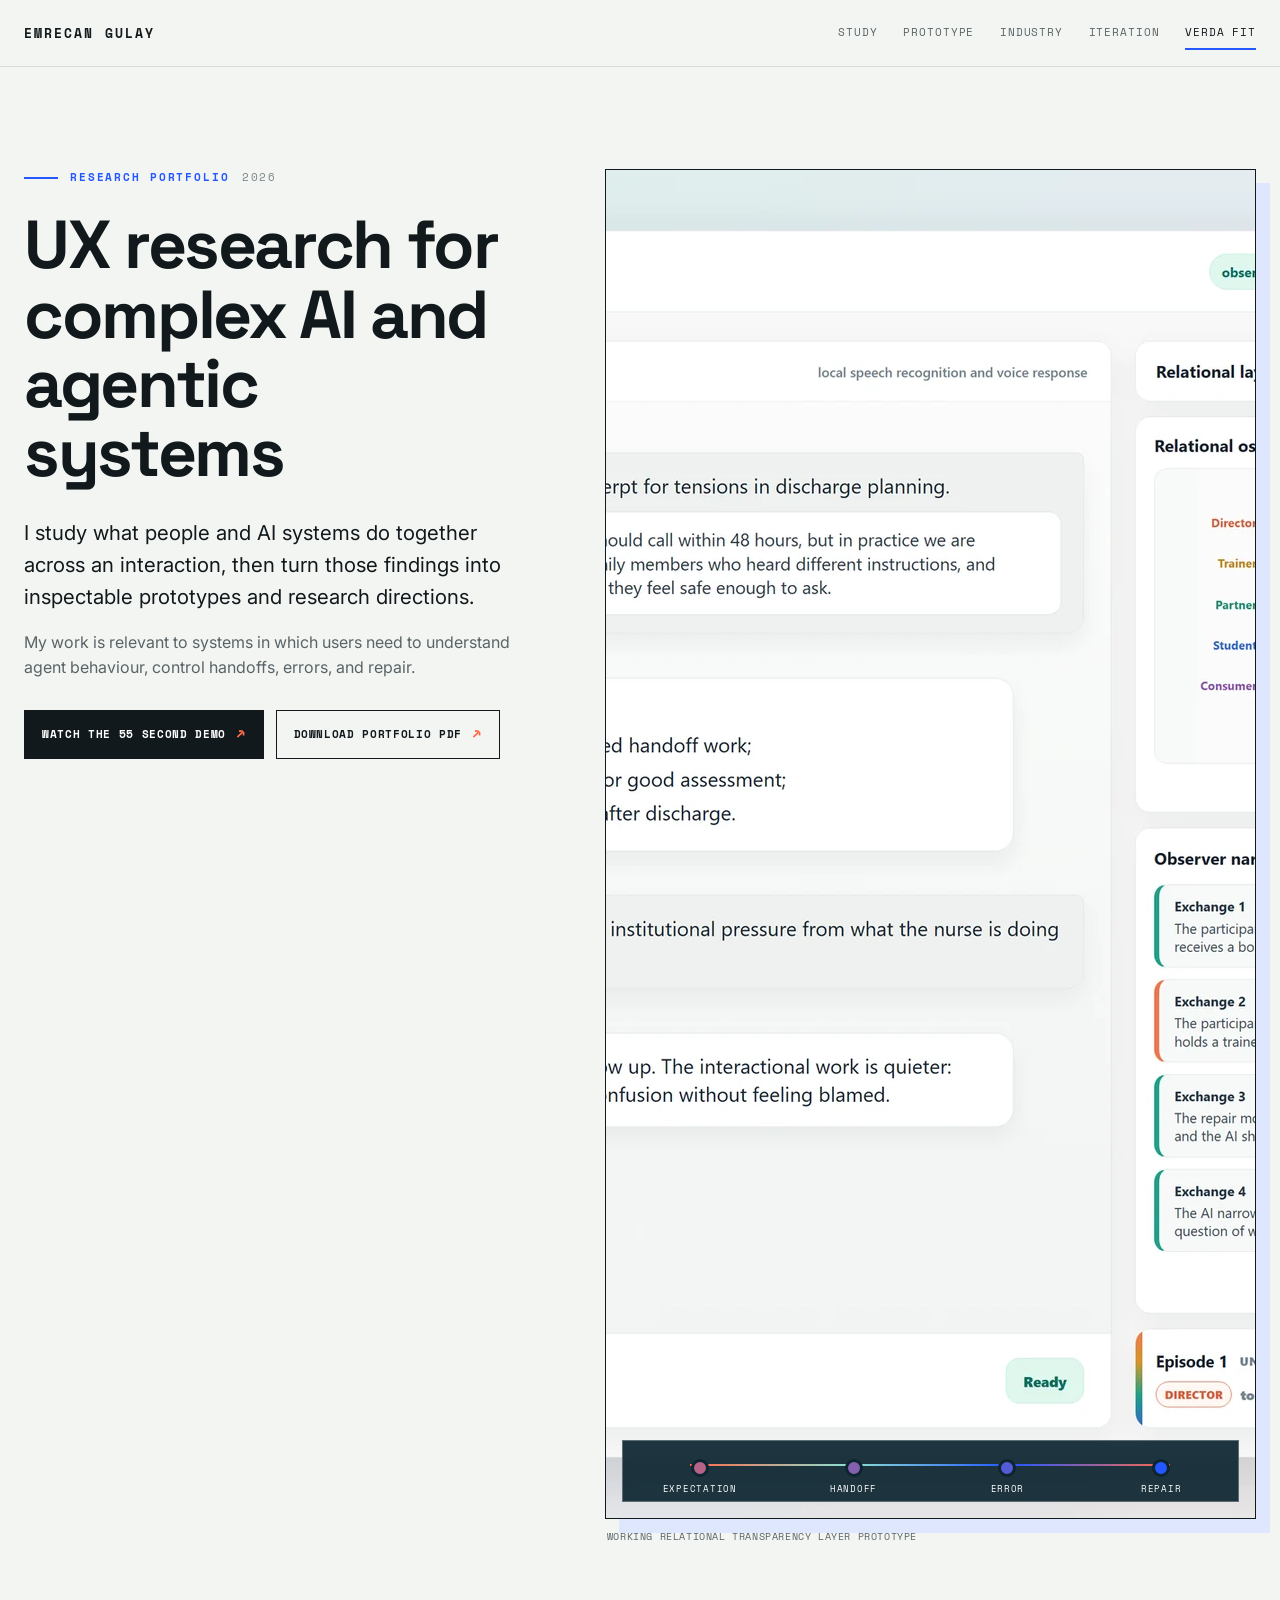
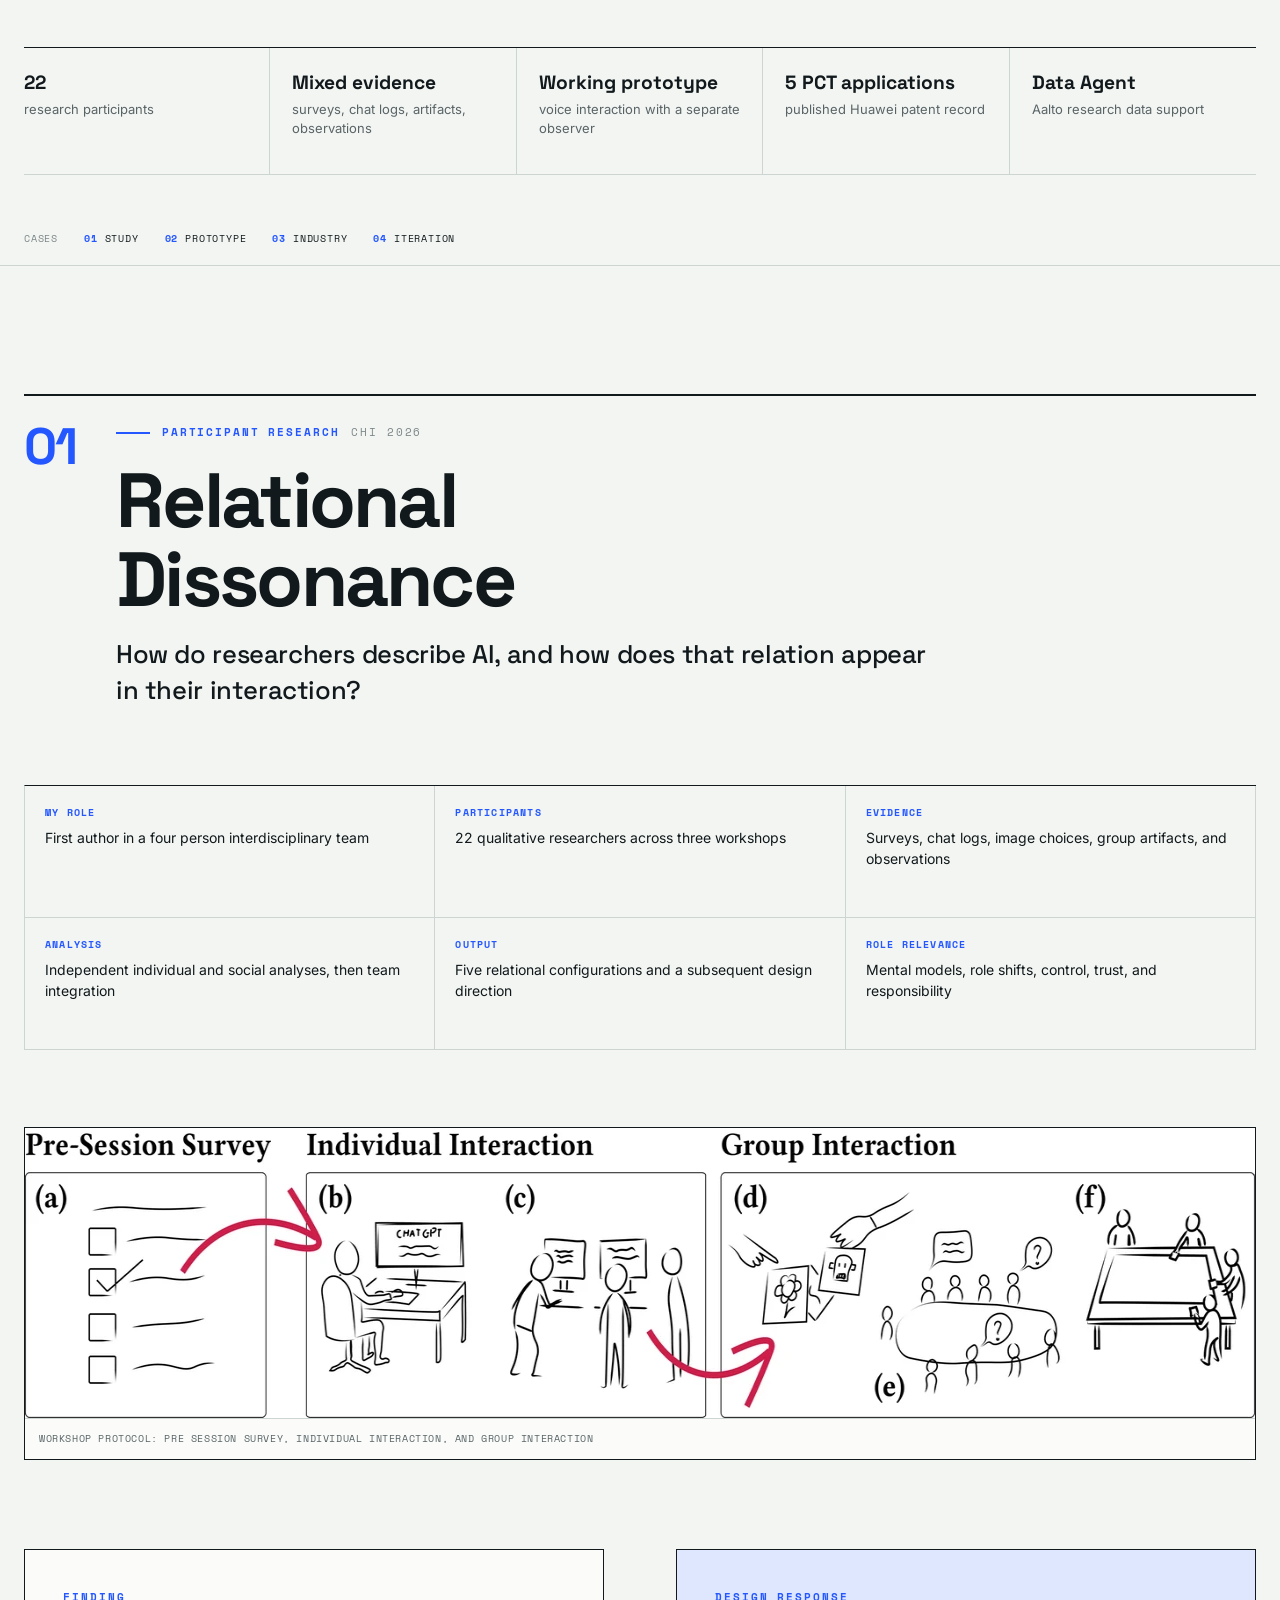
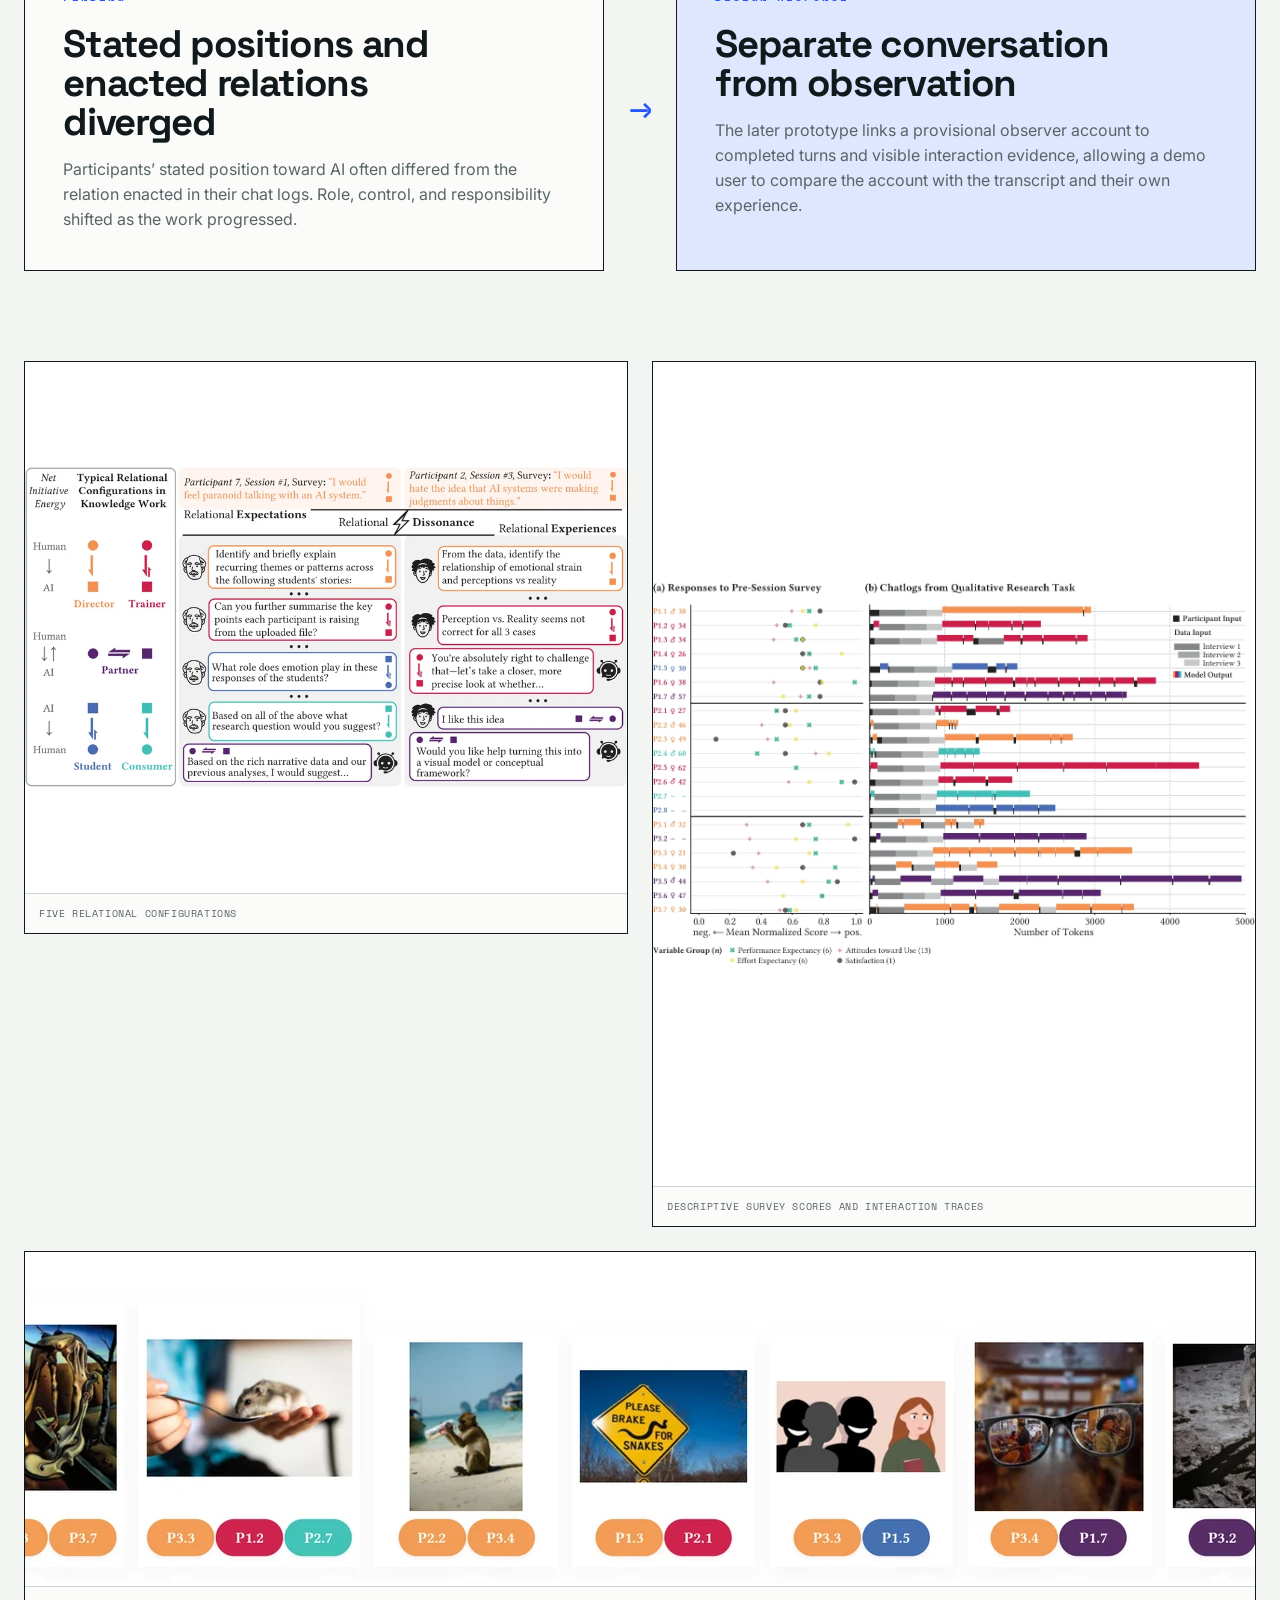
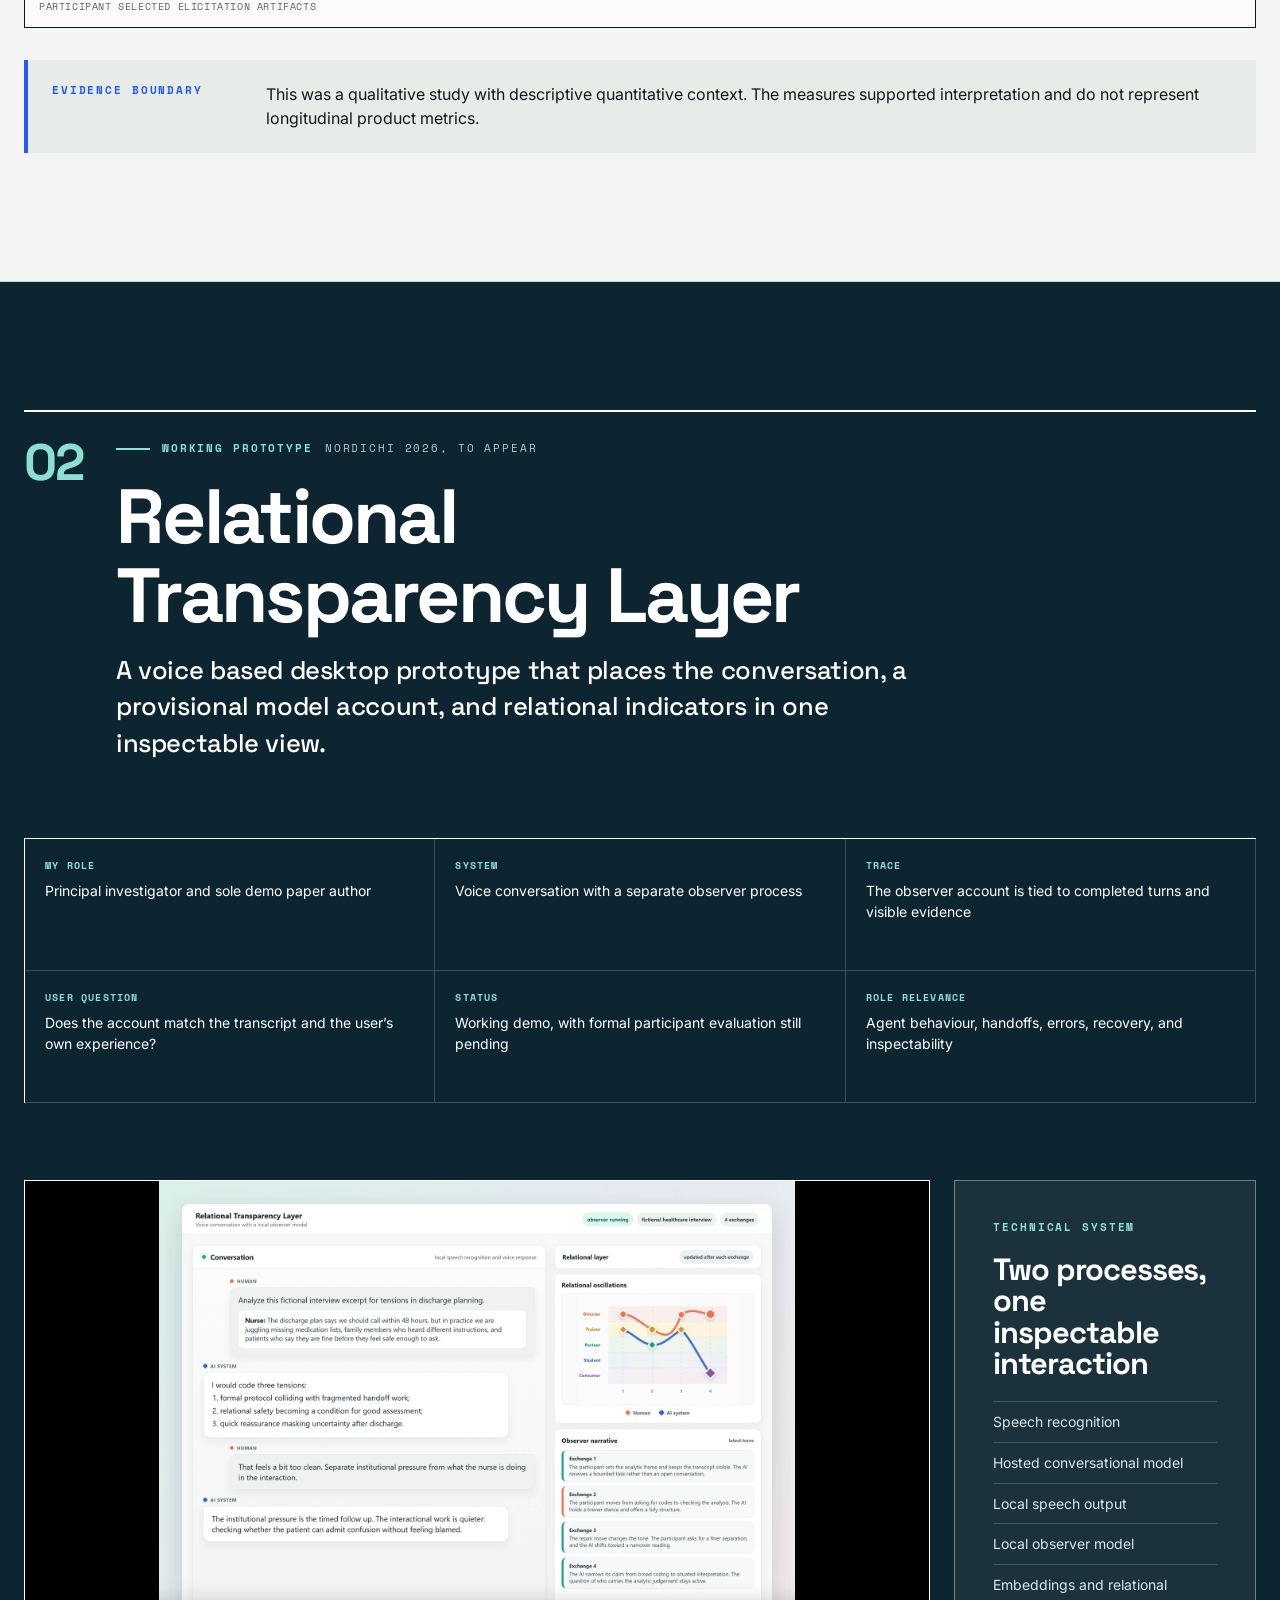
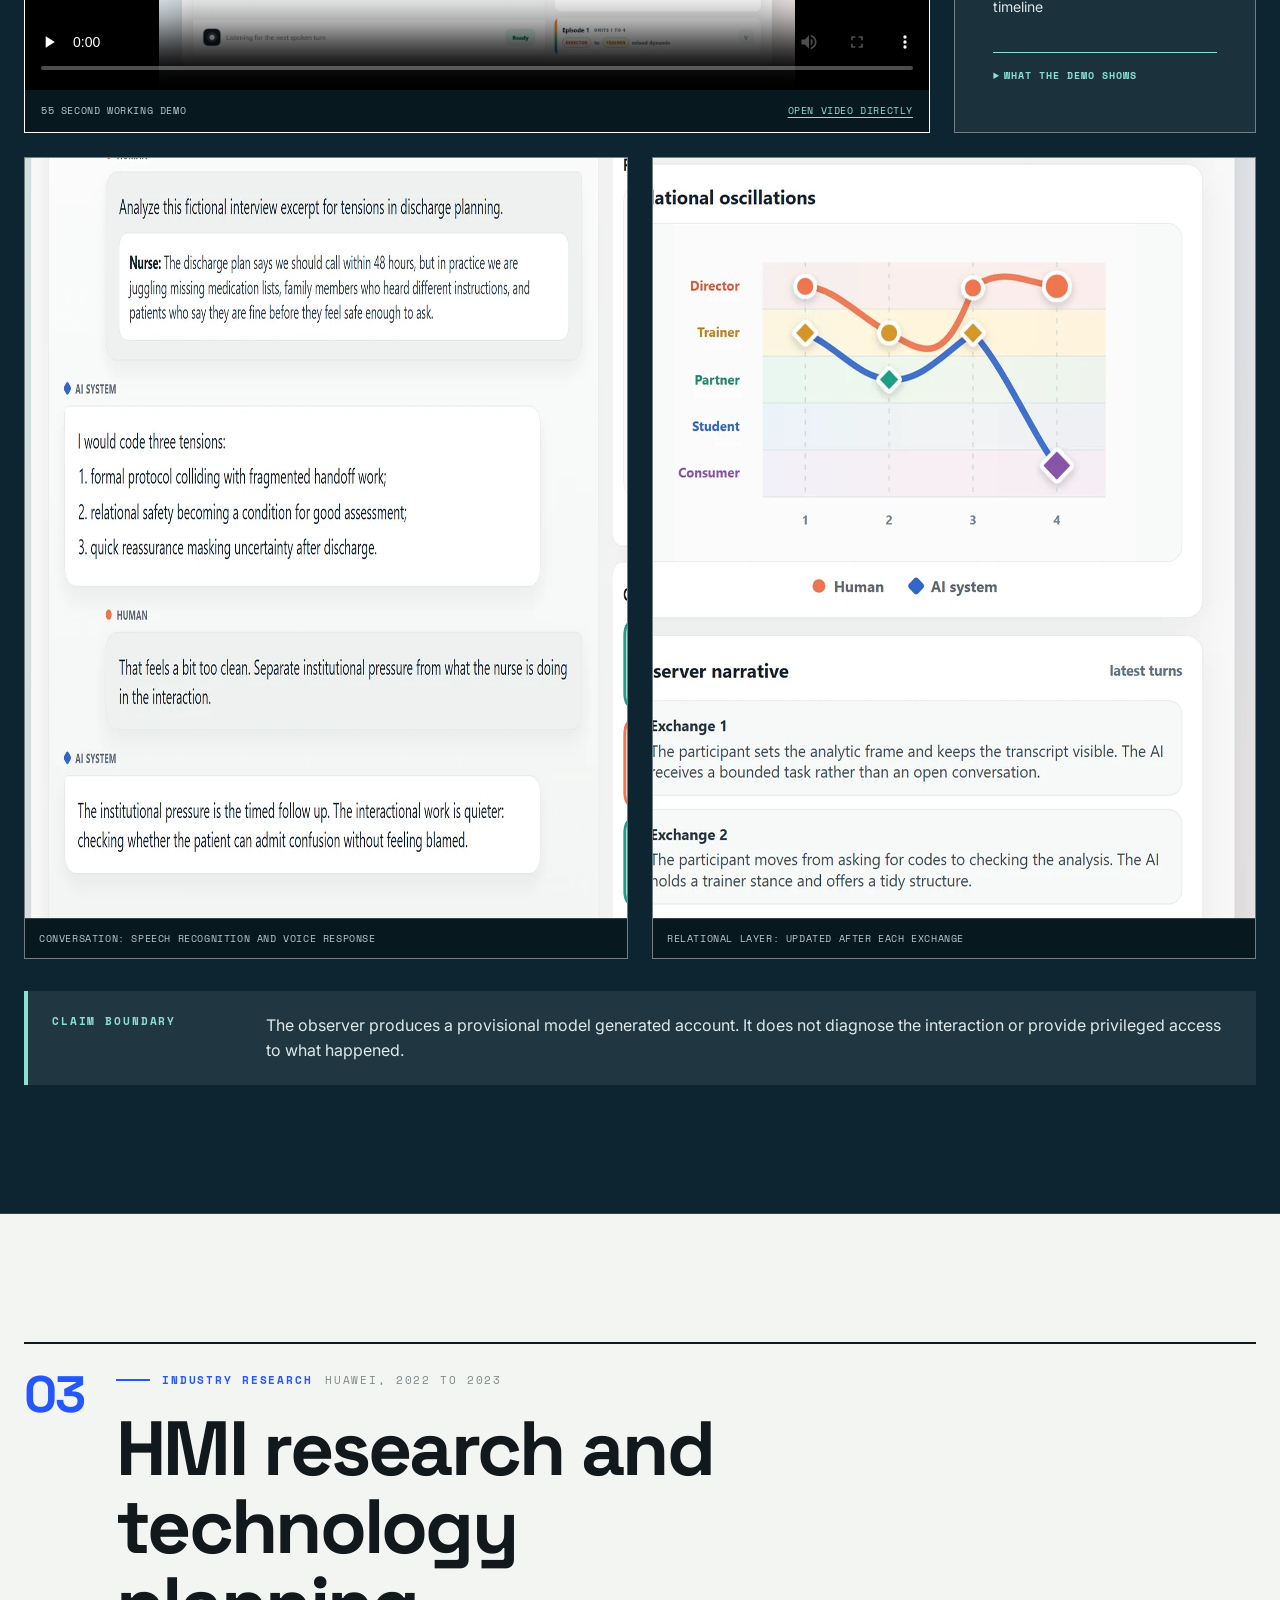
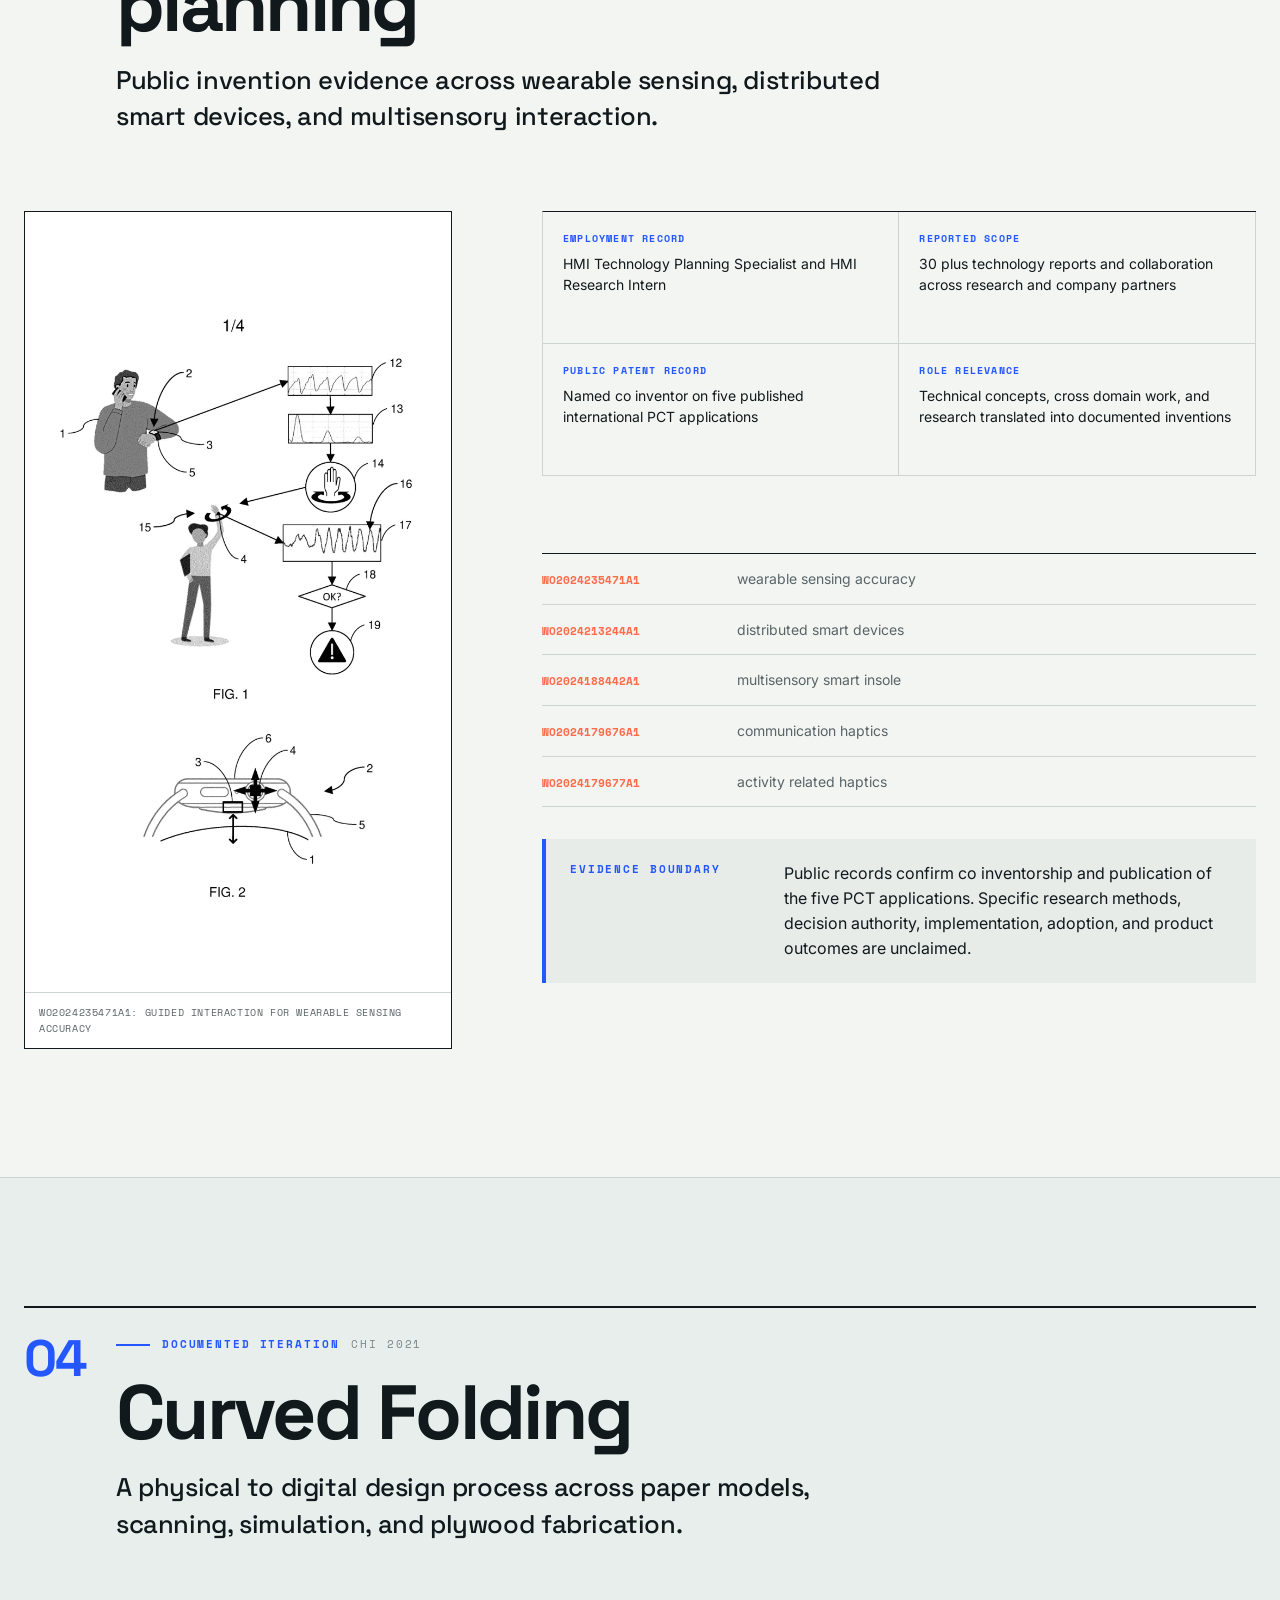
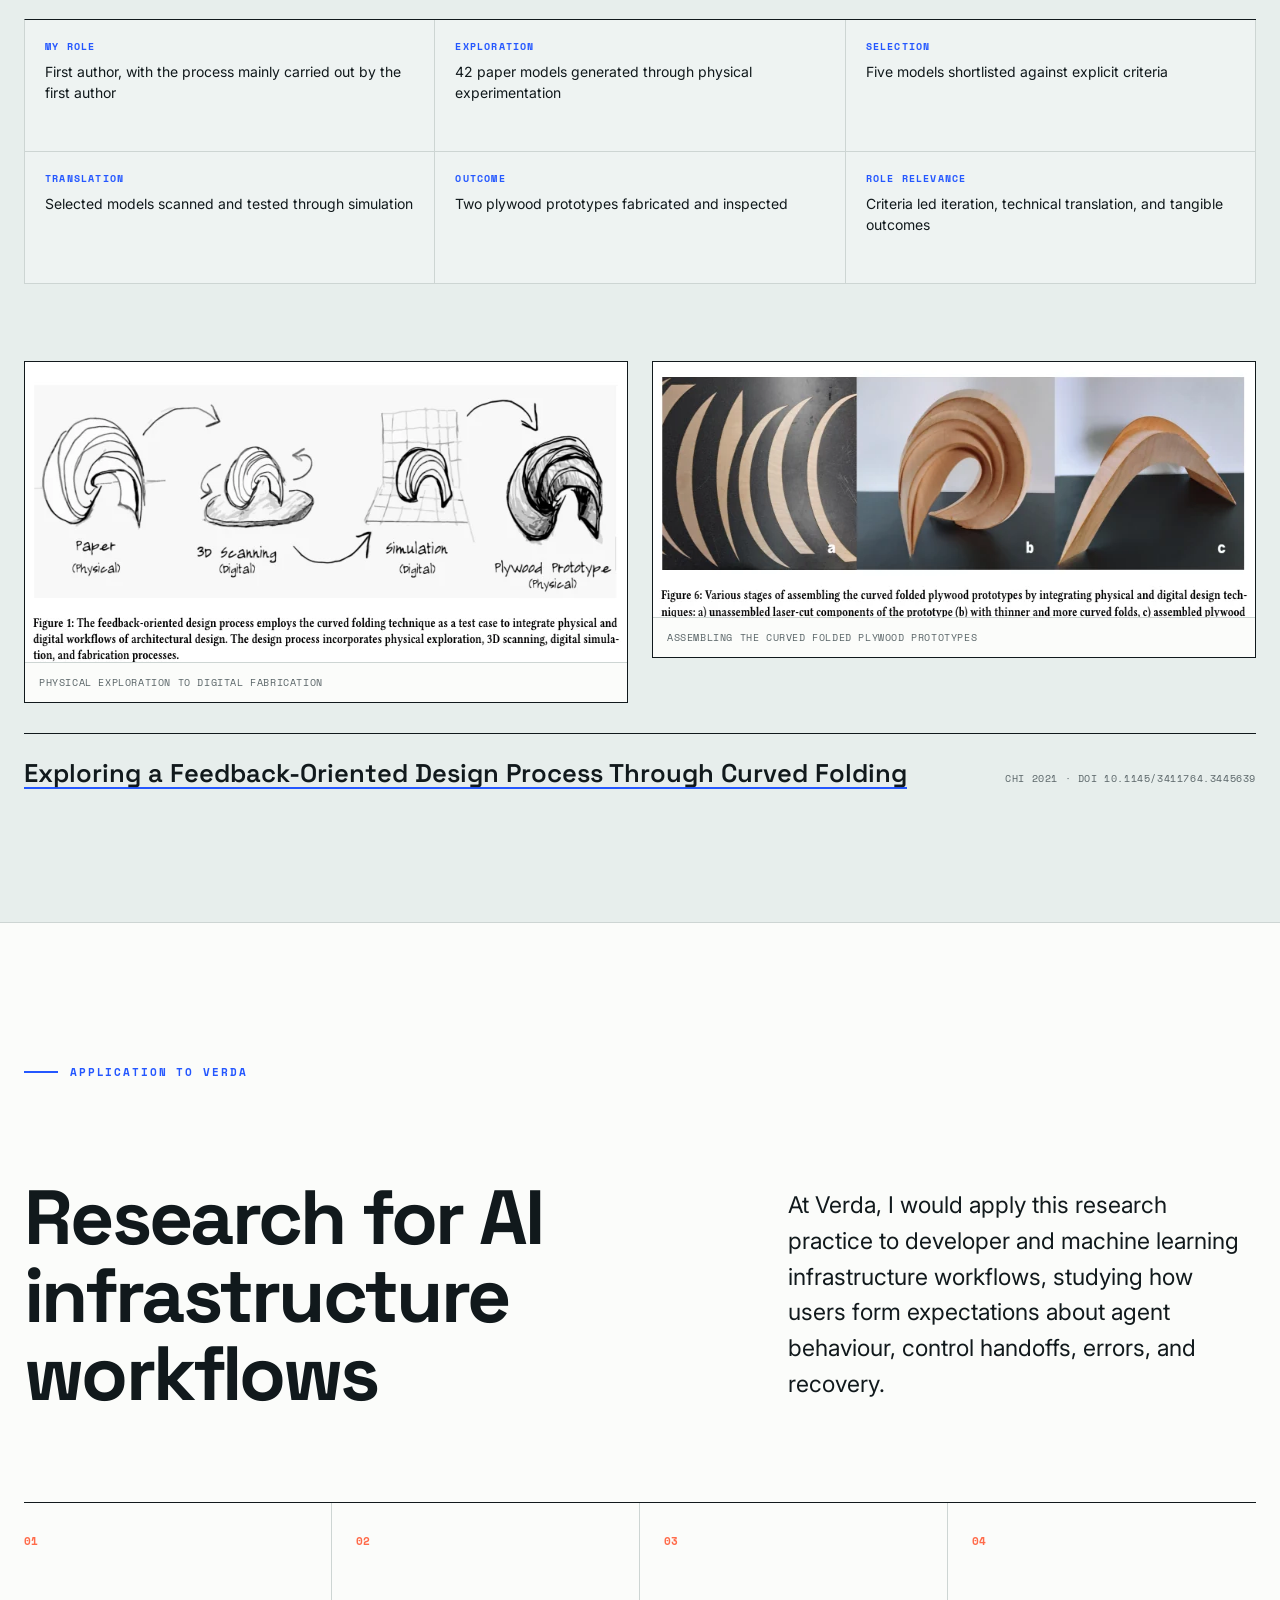
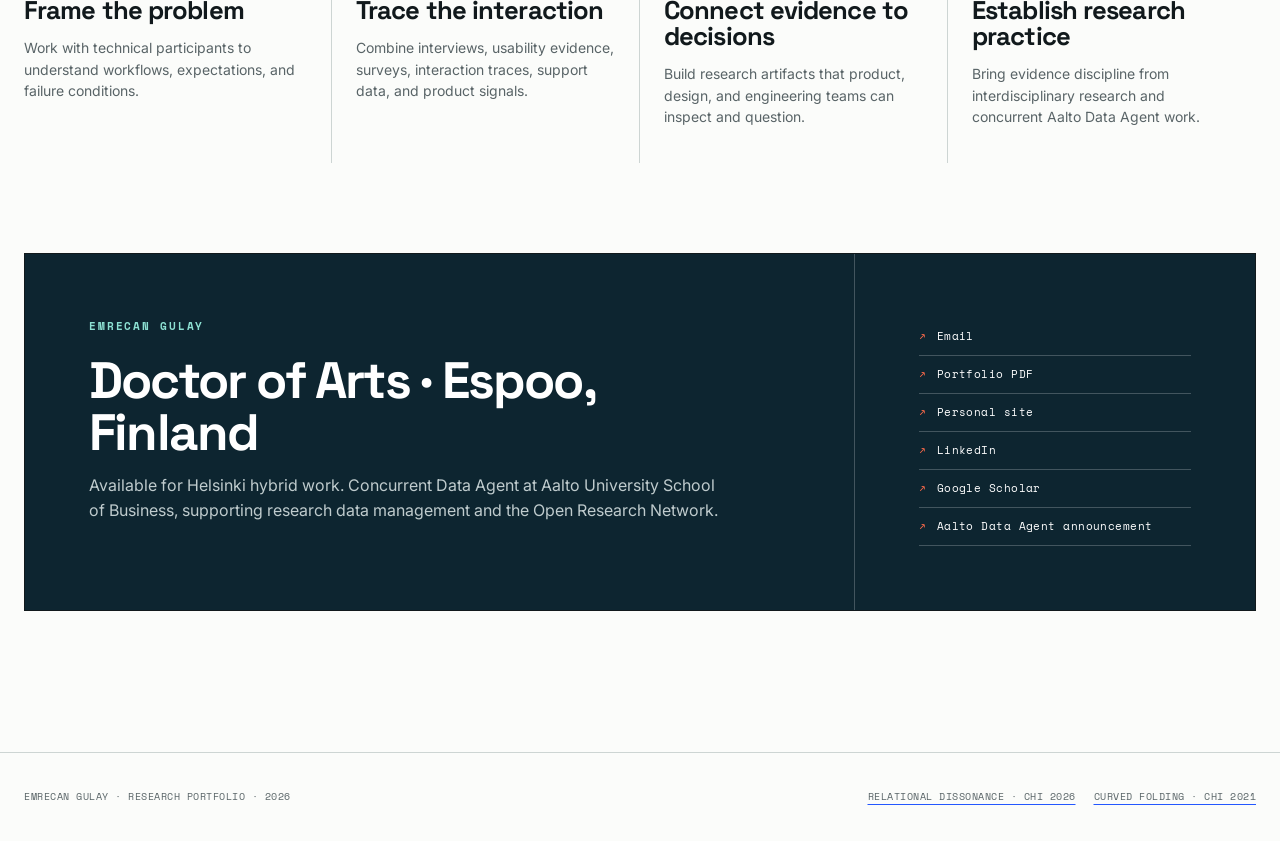
==== index.html @ 8f88c1ea "Launch Verda aligned research portfolio" ====
<!DOCTYPE html>
<html lang="en">
<head>
  <meta charset="utf-8">
  <meta name="viewport" content="width=device-width, initial-scale=1">
  <title>Emrecan Gulay | UX Research Portfolio</title>
  <meta name="description" content="UX research for complex AI and agentic systems. Participant research, an inspectable voice prototype, industry invention work, and documented design iteration.">
  <meta name="author" content="Emrecan Gulay">
  <meta name="theme-color" content="#0d2530">
  <link rel="canonical" href="https://emrecan713.github.io/research-portfolio/">
  <meta property="og:type" content="website">
  <meta property="og:title" content="Emrecan Gulay | UX Research Portfolio">
  <meta property="og:description" content="Research evidence for complex AI interactions, agent behaviour, handoffs, errors, and repair.">
  <meta property="og:url" content="https://emrecan713.github.io/research-portfolio/">
  <meta property="og:image" content="https://emrecan713.github.io/research-portfolio/assets/images/hero-rtl.webp">
  <meta name="twitter:card" content="summary_large_image">
  <link rel="icon" href="assets/favicon.svg" type="image/svg+xml">
  <link rel="preconnect" href="https://fonts.googleapis.com">
  <link rel="preconnect" href="https://fonts.gstatic.com" crossorigin>
  <link href="https://fonts.googleapis.com/css2?family=Inter:wght@400;500;600;700&family=Space+Grotesk:wght@500;600;700&family=Space+Mono:wght@400;700&display=swap" rel="stylesheet">
  <link rel="stylesheet" href="css/style.css">
  <script src="js/main.js" defer></script>
</head>
<body>
  <a class="skip-link" href="#main">Skip to portfolio</a>
  <div class="progress" aria-hidden="true"><span id="progress-bar"></span></div>

  <header class="site-header">
    <div class="header-inner">
      <a class="brand" href="#top" aria-label="Emrecan Gulay, back to top">Emrecan Gulay</a>
      <button class="menu-button" type="button" aria-expanded="false" aria-controls="primary-nav">
        <span>Menu</span>
        <span class="menu-mark" aria-hidden="true"></span>
      </button>
      <nav id="primary-nav" class="primary-nav" aria-label="Portfolio sections">
        <a href="#dissonance">Study</a>
        <a href="#prototype">Prototype</a>
        <a href="#huawei">Industry</a>
        <a href="#curved-folding">Iteration</a>
        <a href="#verda-fit">Verda fit</a>
      </nav>
    </div>
  </header>

  <main id="main">
    <section class="hero" id="top">
      <div class="shell hero-grid">
        <div class="hero-copy" data-reveal>
          <p class="eyebrow">Research portfolio <span>2026</span></p>
          <h1>UX research for complex AI and agentic systems</h1>
          <p class="hero-lead">I study what people and AI systems do together across an interaction, then turn those findings into inspectable prototypes and research directions.</p>
          <p class="hero-context">My work is relevant to systems in which users need to understand agent behaviour, control handoffs, errors, and repair.</p>
          <div class="hero-actions" role="group" aria-label="Portfolio actions">
            <a class="button button-primary" href="#prototype">Watch the 55 second demo</a>
            <a class="button button-secondary" href="assets/documents/Emrecan_Gulay_Verda_Research_Portfolio.pdf">Download portfolio PDF</a>
          </div>
        </div>

        <figure class="hero-visual" data-reveal>
          <div class="visual-frame">
            <img src="assets/images/hero-rtl.webp" width="1600" height="1348" fetchpriority="high" alt="Relational Transparency Layer interface showing a conversation, an observer account, and a relational timeline.">
            <div class="trace-rail" aria-hidden="true">
              <span style="--step:0">Expectation</span>
              <span style="--step:1">Handoff</span>
              <span style="--step:2">Error</span>
              <span style="--step:3">Repair</span>
            </div>
          </div>
          <figcaption>Working Relational Transparency Layer prototype</figcaption>
        </figure>
      </div>

      <div class="shell proof-strip" role="group" aria-label="Portfolio evidence at a glance" data-reveal>
        <div><strong>22</strong><span>research participants</span></div>
        <div><strong>Mixed evidence</strong><span>surveys, chat logs, artifacts, observations</span></div>
        <div><strong>Working prototype</strong><span>voice interaction with a separate observer</span></div>
        <div><strong>5 PCT applications</strong><span>published Huawei patent record</span></div>
        <div><strong>Data Agent</strong><span>Aalto research data support</span></div>
      </div>
    </section>

    <nav class="case-rail" aria-label="Jump to a case">
      <div class="shell case-rail-inner">
        <span>Cases</span>
        <a href="#dissonance"><b>01</b> Study</a>
        <a href="#prototype"><b>02</b> Prototype</a>
        <a href="#huawei"><b>03</b> Industry</a>
        <a href="#curved-folding"><b>04</b> Iteration</a>
      </div>
    </nav>

    <section class="case-section" id="dissonance">
      <div class="shell">
        <header class="case-header" data-reveal>
          <p class="case-number">01</p>
          <div>
            <p class="eyebrow">Participant research <span>CHI 2026</span></p>
            <h2>Relational Dissonance</h2>
            <p class="case-question">How do researchers describe AI, and how does that relation appear in their interaction?</p>
          </div>
        </header>

        <dl class="case-facts" data-reveal>
          <div><dt>My role</dt><dd>First author in a four person interdisciplinary team</dd></div>
          <div><dt>Participants</dt><dd>22 qualitative researchers across three workshops</dd></div>
          <div><dt>Evidence</dt><dd>Surveys, chat logs, image choices, group artifacts, and observations</dd></div>
          <div><dt>Analysis</dt><dd>Independent individual and social analyses, then team integration</dd></div>
          <div><dt>Output</dt><dd>Five relational configurations and a subsequent design direction</dd></div>
          <div><dt>Role relevance</dt><dd>Mental models, role shifts, control, trust, and responsibility</dd></div>
        </dl>

        <figure class="figure-wide" data-reveal>
          <img src="assets/images/dissonance-protocol.webp" width="1400" height="290" loading="lazy" decoding="async" alt="Workshop protocol moving from a pre session survey to individual AI interaction and then group interaction.">
          <figcaption>Workshop protocol: pre session survey, individual interaction, and group interaction</figcaption>
        </figure>

        <div class="decision-chain" data-reveal>
          <article>
            <p class="signal">Finding</p>
            <h3>Stated positions and enacted relations diverged</h3>
            <p>Participants’ stated position toward AI often differed from the relation enacted in their chat logs. Role, control, and responsibility shifted as the work progressed.</p>
          </article>
          <div class="decision-arrow" aria-hidden="true">→</div>
          <article>
            <p class="signal">Design response</p>
            <h3>Separate conversation from observation</h3>
            <p>The later prototype links a provisional observer account to completed turns and visible interaction evidence, allowing a demo user to compare the account with the transcript and their own experience.</p>
          </article>
        </div>

        <div class="media-grid study-grid">
          <figure data-reveal>
            <img src="assets/images/dissonance-configurations.webp" width="1000" height="531" loading="lazy" decoding="async" alt="Five relational configurations identified across human and AI roles in knowledge work.">
            <figcaption>Five relational configurations</figcaption>
          </figure>
          <figure data-reveal>
            <img src="assets/images/dissonance-evidence.webp" width="1293" height="824" loading="lazy" decoding="async" alt="Pre session survey scores and chat log token counts used as descriptive quantitative evidence.">
            <figcaption>Descriptive survey scores and interaction traces</figcaption>
          </figure>
          <figure class="span-two" data-reveal>
            <img src="assets/images/participant-artifacts.webp" width="1600" height="334" loading="lazy" decoding="async" alt="Images selected and discussed by participants during workshop elicitation.">
            <figcaption>Participant selected elicitation artifacts</figcaption>
          </figure>
        </div>

        <aside class="evidence-note" aria-label="Relational Dissonance evidence boundary" data-reveal>
          <p class="signal">Evidence boundary</p>
          <p>This was a qualitative study with descriptive quantitative context. The measures supported interpretation and do not represent longitudinal product metrics.</p>
        </aside>
      </div>
    </section>

    <section class="case-section dark-section" id="prototype">
      <div class="shell">
        <header class="case-header" data-reveal>
          <p class="case-number">02</p>
          <div>
            <p class="eyebrow">Working prototype <span>NordiCHI 2026, to appear</span></p>
            <h2>Relational Transparency Layer</h2>
            <p class="case-question">A voice based desktop prototype that places the conversation, a provisional model account, and relational indicators in one inspectable view.</p>
          </div>
        </header>

        <dl class="case-facts inverse" data-reveal>
          <div><dt>My role</dt><dd>Principal investigator and sole demo paper author</dd></div>
          <div><dt>System</dt><dd>Voice conversation with a separate observer process</dd></div>
          <div><dt>Trace</dt><dd>The observer account is tied to completed turns and visible evidence</dd></div>
          <div><dt>User question</dt><dd>Does the account match the transcript and the user’s own experience?</dd></div>
          <div><dt>Status</dt><dd>Working demo, with formal participant evaluation still pending</dd></div>
          <div><dt>Role relevance</dt><dd>Agent behaviour, handoffs, errors, recovery, and inspectability</dd></div>
        </dl>

        <div class="demo-layout">
          <figure class="video-card" data-reveal>
            <video controls preload="none" playsinline poster="assets/images/rtl-poster.webp">
              <source src="assets/media/rtl-demo.mp4" type="video/mp4">
              Your browser cannot play this video. Use the direct demo link below.
            </video>
            <figcaption>
              <span>55 second working demo</span>
              <a href="assets/media/rtl-demo.mp4" target="_blank" rel="noopener">Open video directly</a>
            </figcaption>
          </figure>

          <aside class="technical-panel" aria-label="Relational Transparency Layer technical system" data-reveal>
            <p class="signal">Technical system</p>
            <h3>Two processes, one inspectable interaction</h3>
            <ul>
              <li>Speech recognition</li>
              <li>Hosted conversational model</li>
              <li>Local speech output</li>
              <li>Local observer model</li>
              <li>Embeddings and relational timeline</li>
            </ul>
            <details>
              <summary>What the demo shows</summary>
              <p>A fictional healthcare interview moves through four exchanges. The conversation remains visible while a separate observer updates its provisional account after each completed turn. A timeline presents movement across five relational positions.</p>
            </details>
          </aside>
        </div>

        <div class="media-grid">
          <figure data-reveal>
            <img src="assets/images/rtl-conversation.webp" width="1400" height="760" loading="lazy" decoding="async" alt="Conversation panel showing a fictional healthcare interview and voice responses.">
            <figcaption>Conversation: speech recognition and voice response</figcaption>
          </figure>
          <figure data-reveal>
            <img src="assets/images/rtl-observer.webp" width="1400" height="760" loading="lazy" decoding="async" alt="Observer panel showing a provisional account and a relational timeline updated after each exchange.">
            <figcaption>Relational layer: updated after each exchange</figcaption>
          </figure>
        </div>

        <aside class="evidence-note inverse-note" aria-label="Relational Transparency Layer claim boundary" data-reveal>
          <p class="signal">Claim boundary</p>
          <p>The observer produces a provisional model generated account. It does not diagnose the interaction or provide privileged access to what happened.</p>
        </aside>
      </div>
    </section>

    <section class="case-section" id="huawei">
      <div class="shell">
        <header class="case-header" data-reveal>
          <p class="case-number">03</p>
          <div>
            <p class="eyebrow">Industry research <span>Huawei, 2022 to 2023</span></p>
            <h2>HMI research and technology planning</h2>
            <p class="case-question">Public invention evidence across wearable sensing, distributed smart devices, and multisensory interaction.</p>
          </div>
        </header>

        <div class="industry-grid">
          <figure class="patent-figure" data-reveal>
            <img src="assets/images/huawei-patent.webp" width="783" height="1128" loading="lazy" decoding="async" alt="Patent drawing for guided interaction that improves wearable sensing accuracy.">
            <figcaption>WO2024235471A1: guided interaction for wearable sensing accuracy</figcaption>
          </figure>

          <div>
            <dl class="case-facts compact" data-reveal>
              <div><dt>Employment record</dt><dd>HMI Technology Planning Specialist and HMI Research Intern</dd></div>
              <div><dt>Reported scope</dt><dd>30 plus technology reports and collaboration across research and company partners</dd></div>
              <div><dt>Public patent record</dt><dd>Named co inventor on five published international PCT applications</dd></div>
              <div><dt>Role relevance</dt><dd>Technical concepts, cross domain work, and research translated into documented inventions</dd></div>
            </dl>

            <div class="patent-list" data-reveal>
              <a href="https://patents.google.com/patent/WO2024235471A1/en" target="_blank" rel="noopener"><b>WO2024235471A1</b><span>wearable sensing accuracy</span></a>
              <a href="https://patents.google.com/patent/WO2024213244A1/en" target="_blank" rel="noopener"><b>WO2024213244A1</b><span>distributed smart devices</span></a>
              <a href="https://patents.google.com/patent/WO2024188442A1/en" target="_blank" rel="noopener"><b>WO2024188442A1</b><span>multisensory smart insole</span></a>
              <a href="https://patents.google.com/patent/WO2024179676A1/en" target="_blank" rel="noopener"><b>WO2024179676A1</b><span>communication haptics</span></a>
              <a href="https://patents.google.com/patent/WO2024179677A1/en" target="_blank" rel="noopener"><b>WO2024179677A1</b><span>activity related haptics</span></a>
            </div>

            <aside class="evidence-note" aria-label="Huawei evidence boundary" data-reveal>
              <p class="signal">Evidence boundary</p>
              <p>Public records confirm co inventorship and publication of the five PCT applications. Specific research methods, decision authority, implementation, adoption, and product outcomes are unclaimed.</p>
            </aside>
          </div>
        </div>
      </div>
    </section>

    <section class="case-section soft-section" id="curved-folding">
      <div class="shell">
        <header class="case-header" data-reveal>
          <p class="case-number">04</p>
          <div>
            <p class="eyebrow">Documented iteration <span>CHI 2021</span></p>
            <h2>Curved Folding</h2>
            <p class="case-question">A physical to digital design process across paper models, scanning, simulation, and plywood fabrication.</p>
          </div>
        </header>

        <dl class="case-facts" data-reveal>
          <div><dt>My role</dt><dd>First author, with the process mainly carried out by the first author</dd></div>
          <div><dt>Exploration</dt><dd>42 paper models generated through physical experimentation</dd></div>
          <div><dt>Selection</dt><dd>Five models shortlisted against explicit criteria</dd></div>
          <div><dt>Translation</dt><dd>Selected models scanned and tested through simulation</dd></div>
          <div><dt>Outcome</dt><dd>Two plywood prototypes fabricated and inspected</dd></div>
          <div><dt>Role relevance</dt><dd>Criteria led iteration, technical translation, and tangible outcomes</dd></div>
        </dl>

        <div class="media-grid">
          <figure data-reveal>
            <img src="assets/images/curved-process.webp" width="780" height="300" loading="lazy" decoding="async" alt="Curved Folding process moving from a paper model through scanning and simulation to a plywood prototype.">
            <figcaption>Physical exploration to digital fabrication</figcaption>
          </figure>
          <figure data-reveal>
            <img src="assets/images/curved-prototypes.webp" width="780" height="255" loading="lazy" decoding="async" alt="Assembly and inspection of curved folded plywood prototypes.">
            <figcaption>Assembling the curved folded plywood prototypes</figcaption>
          </figure>
        </div>

        <p class="publication-link" data-reveal>
          <a href="https://doi.org/10.1145/3411764.3445639" target="_blank" rel="noopener">Exploring a Feedback-Oriented Design Process Through Curved Folding</a>
          <span>CHI 2021 · DOI 10.1145/3411764.3445639</span>
        </p>
      </div>
    </section>

    <section class="fit-section" id="verda-fit">
      <div class="shell">
        <header class="fit-heading" data-reveal>
          <p class="eyebrow">Application to Verda</p>
          <h2>Research for AI infrastructure workflows</h2>
          <p>At Verda, I would apply this research practice to developer and machine learning infrastructure workflows, studying how users form expectations about agent behaviour, control handoffs, errors, and recovery.</p>
        </header>

        <div class="fit-grid" data-reveal>
          <article><span>01</span><h3>Frame the problem</h3><p>Work with technical participants to understand workflows, expectations, and failure conditions.</p></article>
          <article><span>02</span><h3>Trace the interaction</h3><p>Combine interviews, usability evidence, surveys, interaction traces, support data, and product signals.</p></article>
          <article><span>03</span><h3>Connect evidence to decisions</h3><p>Build research artifacts that product, design, and engineering teams can inspect and question.</p></article>
          <article><span>04</span><h3>Establish research practice</h3><p>Bring evidence discipline from interdisciplinary research and concurrent Aalto Data Agent work.</p></article>
        </div>

        <div class="contact-card" id="contact" data-reveal>
          <div>
            <p class="signal">Emrecan Gulay</p>
            <h2>Doctor of Arts · Espoo, Finland</h2>
            <p>Available for Helsinki hybrid work. Concurrent Data Agent at Aalto University School of Business, supporting research data management and the Open Research Network.</p>
          </div>
          <div class="contact-links">
            <a href="mailto:emrecan.gulay@aalto.fi">Email</a>
            <a href="assets/documents/Emrecan_Gulay_Verda_Research_Portfolio.pdf">Portfolio PDF</a>
            <a href="https://emrecangulay.com/" target="_blank" rel="noopener">Personal site</a>
            <a href="https://fi.linkedin.com/in/emrecan-gulay-phd-7bb19b63" target="_blank" rel="noopener">LinkedIn</a>
            <a href="https://scholar.google.com/citations?user=F1DVHl8AAAAJ&hl=en" target="_blank" rel="noopener">Google Scholar</a>
            <a href="https://www.aalto.fi/en/news/emrecan-gulay-started-as-a-data-agent-at-the-school-of-business" target="_blank" rel="noopener">Aalto Data Agent announcement</a>
          </div>
        </div>
      </div>
    </section>
  </main>

  <footer class="site-footer">
    <div class="shell">
      <span>Emrecan Gulay · Research portfolio · 2026</span>
      <span>
        <a href="https://doi.org/10.1145/3772318.3791180" target="_blank" rel="noopener">Relational Dissonance · CHI 2026</a>
        <a href="https://doi.org/10.1145/3411764.3445639" target="_blank" rel="noopener">Curved Folding · CHI 2021</a>
      </span>
    </div>
  </footer>
</body>
</html>
---- css/style.css ----
:root {
  --paper: #f3f5f2;
  --paper-raised: #fbfcfa;
  --ink: #11191c;
  --muted: #596467;
  --quiet: #7d8789;
  --line: #cdd5d3;
  --panel: #e7ece9;
  --navy: #0d2530;
  --blue: #2457ff;
  --coral: #ff6b4a;
  --mint: #8ce0d2;
  --soft-blue: #dfe7ff;
  --max: 1360px;
  --display: "Space Grotesk", system-ui, sans-serif;
  --text: "Inter", system-ui, sans-serif;
  --mono: "Space Mono", ui-monospace, monospace;
  color-scheme: light;
}

* {
  box-sizing: border-box;
}

html {
  scroll-behavior: smooth;
  scroll-padding-top: 86px;
}

body {
  margin: 0;
  overflow-x: clip;
  background: var(--paper);
  color: var(--ink);
  font-family: var(--text);
  font-size: 16px;
  line-height: 1.55;
  text-rendering: optimizeLegibility;
}

img,
video {
  display: block;
  max-width: 100%;
}

a {
  color: inherit;
  text-decoration: none;
}

button,
a {
  -webkit-tap-highlight-color: transparent;
}

:focus-visible {
  outline: 3px solid var(--coral);
  outline-offset: 4px;
}

::selection {
  background: var(--soft-blue);
  color: var(--ink);
}

.shell {
  width: min(calc(100% - 48px), var(--max));
  margin-inline: auto;
}

.skip-link {
  position: fixed;
  z-index: 1000;
  top: 10px;
  left: 10px;
  padding: 10px 14px;
  transform: translateY(-160%);
  background: var(--ink);
  color: white;
  font-family: var(--mono);
  font-size: 12px;
}

.skip-link:focus {
  transform: translateY(0);
}

.progress {
  position: fixed;
  z-index: 90;
  inset: 0 0 auto;
  height: 3px;
  pointer-events: none;
}

.progress span {
  display: block;
  width: 0;
  height: 100%;
  background: linear-gradient(90deg, var(--coral), var(--blue));
}

.site-header {
  position: sticky;
  z-index: 80;
  top: 0;
  border-bottom: 1px solid color-mix(in srgb, var(--line) 80%, transparent);
  background: color-mix(in srgb, var(--paper) 90%, transparent);
  backdrop-filter: blur(14px);
}

.header-inner {
  display: flex;
  width: min(calc(100% - 48px), var(--max));
  min-height: 66px;
  margin-inline: auto;
  align-items: center;
  justify-content: space-between;
  gap: 24px;
}

.brand {
  font-family: var(--mono);
  font-size: 13px;
  font-weight: 700;
  letter-spacing: .16em;
  text-transform: uppercase;
  white-space: nowrap;
}

.primary-nav {
  display: flex;
  align-items: center;
  gap: clamp(16px, 2vw, 30px);
  font-family: var(--mono);
  font-size: 11px;
  letter-spacing: .08em;
  text-transform: uppercase;
}

.primary-nav a {
  position: relative;
  color: var(--muted);
}

.primary-nav a::after {
  position: absolute;
  right: 0;
  bottom: -8px;
  left: 0;
  height: 2px;
  content: "";
  transform: scaleX(0);
  transform-origin: left;
  background: var(--blue);
  transition: transform .2s ease;
}

.primary-nav a:hover,
.primary-nav a[aria-current="true"] {
  color: var(--ink);
}

.primary-nav a:hover::after,
.primary-nav a[aria-current="true"]::after {
  transform: scaleX(1);
}

.menu-button {
  display: none;
  border: 0;
  background: transparent;
  color: var(--ink);
  font: 700 11px/1 var(--mono);
  letter-spacing: .1em;
  text-transform: uppercase;
}

.hero {
  padding: clamp(64px, 8vw, 118px) 0 36px;
}

.hero-grid {
  display: grid;
  grid-template-columns: minmax(0, .86fr) minmax(440px, 1.14fr);
  align-items: start;
  gap: clamp(48px, 7vw, 104px);
}

.eyebrow,
.signal {
  margin: 0;
  color: var(--blue);
  font-family: var(--mono);
  font-size: 11px;
  font-weight: 700;
  letter-spacing: .17em;
  text-transform: uppercase;
}

.eyebrow {
  display: flex;
  align-items: center;
  gap: 12px;
}

.eyebrow::before {
  width: 34px;
  height: 2px;
  content: "";
  background: currentColor;
}

.eyebrow span {
  color: var(--quiet);
  font-weight: 400;
}

h1,
h2,
h3,
p {
  margin-top: 0;
}

h1,
h2,
h3 {
  font-family: var(--display);
  line-height: 1.02;
  letter-spacing: -.035em;
}

h1 {
  max-width: 13ch;
  margin: 24px 0 30px;
  font-size: clamp(3.15rem, 5.3vw, 5.4rem);
  font-weight: 700;
}

.hero-lead {
  max-width: 56ch;
  margin-bottom: 18px;
  font-size: clamp(1.12rem, 1.6vw, 1.45rem);
  line-height: 1.55;
}

.hero-context {
  max-width: 62ch;
  margin-bottom: 30px;
  color: var(--muted);
}

.hero-actions {
  display: flex;
  flex-wrap: wrap;
  gap: 12px;
}

.button {
  display: inline-flex;
  min-height: 48px;
  align-items: center;
  justify-content: center;
  padding: 12px 17px;
  border: 1px solid var(--ink);
  font-family: var(--mono);
  font-size: 11px;
  font-weight: 700;
  letter-spacing: .06em;
  text-transform: uppercase;
  transition: transform .18s ease, background .18s ease, color .18s ease;
}

.button::after {
  margin-left: 10px;
  content: "↗";
  color: var(--coral);
  font-size: 15px;
}

.button:hover {
  transform: translateY(-2px);
}

.button-primary {
  background: var(--ink);
  color: white;
}

.button-secondary:hover {
  background: var(--paper-raised);
}

.hero-visual {
  margin: 0;
}

.visual-frame {
  position: relative;
  overflow: hidden;
  border: 1px solid var(--ink);
  background: var(--paper-raised);
  box-shadow: 14px 14px 0 var(--soft-blue);
}

.visual-frame > img {
  width: 100%;
  aspect-ratio: 16 / 12.5;
  object-fit: cover;
  object-position: top;
}

.trace-rail {
  position: absolute;
  right: 16px;
  bottom: 16px;
  left: 16px;
  display: grid;
  grid-template-columns: repeat(4, 1fr);
  min-height: 62px;
  border: 1px solid rgb(255 255 255 / 28%);
  background: rgb(13 37 48 / 92%);
  color: white;
  backdrop-filter: blur(8px);
}

.trace-rail::before {
  position: absolute;
  top: 23px;
  right: 11%;
  left: 11%;
  height: 2px;
  content: "";
  background: linear-gradient(90deg, var(--coral), var(--mint), var(--blue), var(--coral));
}

.trace-rail span {
  position: relative;
  z-index: 1;
  display: flex;
  padding-top: 35px;
  align-items: center;
  justify-content: center;
  font-family: var(--mono);
  font-size: 9px;
  letter-spacing: .08em;
  text-transform: uppercase;
}

.trace-rail span::before {
  position: absolute;
  top: 18px;
  width: 12px;
  height: 12px;
  border: 3px solid var(--navy);
  border-radius: 50%;
  content: "";
  background: color-mix(in srgb, var(--coral) calc((3 - var(--step)) * 22%), var(--blue));
}

figcaption {
  padding: 10px 2px 0;
  color: var(--muted);
  font-family: var(--mono);
  font-size: 10px;
  letter-spacing: .06em;
  text-transform: uppercase;
}

.proof-strip {
  display: grid;
  grid-template-columns: repeat(5, 1fr);
  margin-top: clamp(68px, 8vw, 120px);
  border-top: 1px solid var(--ink);
  border-bottom: 1px solid var(--line);
}

.proof-strip div {
  min-height: 126px;
  padding: 24px 22px 24px 0;
  border-right: 1px solid var(--line);
}

.proof-strip div + div {
  padding-left: 22px;
}

.proof-strip div:last-child {
  border-right: 0;
}

.proof-strip strong,
.proof-strip span {
  display: block;
}

.proof-strip strong {
  margin-bottom: 7px;
  font-family: var(--display);
  font-size: clamp(1.05rem, 1.5vw, 1.35rem);
  line-height: 1.1;
}

.proof-strip span {
  color: var(--muted);
  font-size: 13px;
  line-height: 1.45;
}

.case-rail {
  position: sticky;
  z-index: 60;
  top: 67px;
  border-bottom: 1px solid var(--line);
  background: color-mix(in srgb, var(--paper) 95%, transparent);
  backdrop-filter: blur(12px);
}

.case-rail-inner {
  display: flex;
  min-height: 54px;
  align-items: center;
  gap: 26px;
  overflow-x: auto;
  scrollbar-width: thin;
  font-family: var(--mono);
  font-size: 10px;
  letter-spacing: .08em;
  text-transform: uppercase;
}

.case-rail-inner > span {
  color: var(--quiet);
}

.case-rail a {
  display: flex;
  align-items: center;
  gap: 7px;
  white-space: nowrap;
}

.case-rail b {
  color: var(--blue);
}

.case-section {
  padding: clamp(80px, 10vw, 150px) 0;
  border-bottom: 1px solid var(--line);
}

.case-header {
  display: grid;
  grid-template-columns: 92px minmax(0, 1fr);
  align-items: start;
  padding-top: 28px;
  border-top: 2px solid var(--ink);
}

.case-number {
  margin: 0;
  color: var(--blue);
  font: 700 clamp(2.1rem, 4vw, 4.2rem)/.9 var(--display);
  letter-spacing: -.04em;
}

.case-header h2,
.fit-heading h2 {
  max-width: 14ch;
  margin: 20px 0 18px;
  font-size: clamp(2.8rem, 6vw, 6rem);
}

.case-question {
  max-width: 48ch;
  margin-bottom: 0;
  font: 500 clamp(1.2rem, 2vw, 1.65rem)/1.42 var(--display);
  letter-spacing: -.015em;
}

.case-facts {
  display: grid;
  grid-template-columns: repeat(3, minmax(0, 1fr));
  margin: clamp(42px, 6vw, 78px) 0;
  border-top: 1px solid var(--ink);
  border-left: 1px solid var(--line);
}

.case-facts > div {
  min-height: 132px;
  padding: 20px;
  border-right: 1px solid var(--line);
  border-bottom: 1px solid var(--line);
}

.case-facts dt {
  margin-bottom: 8px;
  color: var(--blue);
  font: 700 10px/1.3 var(--mono);
  letter-spacing: .12em;
  text-transform: uppercase;
}

.case-facts dd {
  margin: 0;
  font-size: 14px;
  line-height: 1.5;
}

.figure-wide,
.media-grid figure,
.patent-figure {
  margin: 0;
}

.figure-wide {
  border: 1px solid var(--ink);
  background: var(--paper-raised);
}

.figure-wide img {
  width: 100%;
}

.figure-wide figcaption,
.media-grid figcaption,
.patent-figure figcaption {
  padding: 12px 14px;
  border-top: 1px solid var(--line);
}

.decision-chain {
  display: grid;
  grid-template-columns: 1fr 72px 1fr;
  align-items: stretch;
  margin: clamp(52px, 7vw, 94px) 0;
}

.decision-chain article {
  min-height: 260px;
  padding: clamp(26px, 3vw, 44px);
  border: 1px solid var(--ink);
  background: var(--paper-raised);
}

.decision-chain article:last-child {
  background: var(--soft-blue);
}

.decision-chain h3 {
  max-width: 18ch;
  margin: 18px 0 16px;
  font-size: clamp(1.7rem, 3vw, 2.6rem);
}

.decision-chain article p:last-child {
  max-width: 55ch;
  margin-bottom: 0;
  color: var(--muted);
}

.decision-arrow {
  display: grid;
  place-items: center;
  color: var(--blue);
  font: 400 38px/1 var(--mono);
}

.media-grid {
  display: grid;
  grid-template-columns: repeat(2, minmax(0, 1fr));
  gap: 24px;
}

.media-grid figure {
  align-self: start;
  overflow: hidden;
  border: 1px solid var(--ink);
  background: var(--paper-raised);
}

.media-grid img {
  width: 100%;
  background: white;
}

.study-grid figure:first-child img,
.study-grid figure:nth-child(2) img {
  aspect-ratio: 16 / 9.3;
  object-fit: contain;
}

.span-two {
  grid-column: 1 / -1;
}

.span-two img {
  aspect-ratio: 4.8 / 1;
  object-fit: cover;
}

.evidence-note {
  display: grid;
  grid-template-columns: 190px minmax(0, 1fr);
  gap: 24px;
  margin-top: 32px;
  padding: 22px 24px;
  border-left: 4px solid var(--blue);
  background: var(--panel);
}

.evidence-note p {
  margin: 0;
}

.dark-section {
  border-color: rgb(255 255 255 / 14%);
  background: var(--navy);
  color: white;
}

.dark-section .case-header {
  border-color: white;
}

.dark-section .eyebrow,
.dark-section .case-number,
.dark-section .signal,
.dark-section .case-facts dt {
  color: var(--mint);
}

.dark-section .eyebrow span,
.dark-section figcaption {
  color: #b9c8ca;
}

.case-facts.inverse {
  border-color: white;
}

.case-facts.inverse > div {
  border-color: rgb(255 255 255 / 20%);
}

.demo-layout {
  display: grid;
  grid-template-columns: minmax(0, 1.5fr) minmax(280px, .5fr);
  gap: 24px;
  margin-bottom: 24px;
}

.video-card {
  margin: 0;
  overflow: hidden;
  border: 1px solid white;
  background: #07181f;
}

.video-card video {
  width: 100%;
  aspect-ratio: 16 / 9;
  background: black;
}

.video-card figcaption {
  display: flex;
  padding: 13px 16px;
  border-top: 1px solid rgb(255 255 255 / 24%);
  align-items: center;
  justify-content: space-between;
  gap: 16px;
}

.video-card a {
  color: var(--mint);
  text-decoration: underline;
  text-underline-offset: 3px;
}

.technical-panel {
  padding: clamp(24px, 3vw, 40px);
  border: 1px solid rgb(255 255 255 / 38%);
  background: rgb(255 255 255 / 6%);
}

.technical-panel h3 {
  margin: 18px 0 22px;
  font-size: clamp(1.7rem, 2.4vw, 2.35rem);
}

.technical-panel ul {
  display: grid;
  margin: 0 0 26px;
  padding: 0;
  list-style: none;
}

.technical-panel li {
  padding: 9px 0;
  border-top: 1px solid rgb(255 255 255 / 18%);
  color: #dce6e7;
  font-size: 14px;
}

.technical-panel details {
  border-top: 1px solid var(--mint);
  padding-top: 16px;
}

.technical-panel summary {
  cursor: pointer;
  color: var(--mint);
  font: 700 10px/1.4 var(--mono);
  letter-spacing: .1em;
  text-transform: uppercase;
}

.technical-panel details p {
  margin: 14px 0 0;
  color: #c5d1d3;
  font-size: 13px;
}

.dark-section .media-grid figure {
  border-color: rgb(255 255 255 / 44%);
  background: #07181f;
}

.dark-section .media-grid figcaption {
  border-color: rgb(255 255 255 / 20%);
}

.inverse-note {
  border-color: var(--mint);
  background: rgb(255 255 255 / 8%);
  color: #dfe9ea;
}

.industry-grid {
  display: grid;
  grid-template-columns: minmax(290px, .75fr) minmax(0, 1.25fr);
  align-items: start;
  gap: clamp(40px, 7vw, 100px);
  margin-top: clamp(48px, 6vw, 82px);
}

.patent-figure {
  overflow: hidden;
  border: 1px solid var(--ink);
  background: white;
}

.patent-figure img {
  width: 100%;
  max-height: 780px;
  object-fit: contain;
}

.case-facts.compact {
  grid-template-columns: repeat(2, minmax(0, 1fr));
  margin-top: 0;
}

.patent-list {
  margin-top: 28px;
  border-top: 1px solid var(--ink);
}

.patent-list a {
  display: grid;
  grid-template-columns: 175px minmax(0, 1fr);
  gap: 20px;
  padding: 14px 0;
  border-bottom: 1px solid var(--line);
  align-items: baseline;
}

.patent-list b {
  color: var(--coral);
  font: 700 11px/1.3 var(--mono);
}

.patent-list span {
  color: var(--muted);
  font-size: 14px;
}

.patent-list a:hover span {
  color: var(--ink);
}

.soft-section {
  background: #e7eeec;
}

.soft-section .case-facts > div {
  background: color-mix(in srgb, white 28%, transparent);
}

.publication-link {
  display: grid;
  grid-template-columns: minmax(0, 1fr) auto;
  gap: 24px;
  margin: 30px 0 0;
  padding-top: 20px;
  border-top: 1px solid var(--ink);
  align-items: baseline;
}

.publication-link a {
  font-family: var(--display);
  font-size: clamp(1.25rem, 2vw, 1.8rem);
  font-weight: 600;
  text-decoration: underline;
  text-decoration-color: var(--blue);
  text-underline-offset: 5px;
}

.publication-link span {
  color: var(--muted);
  font: 400 10px/1.5 var(--mono);
  letter-spacing: .06em;
  text-transform: uppercase;
}

.fit-section {
  padding: clamp(86px, 11vw, 164px) 0;
  background: var(--paper-raised);
}

.fit-heading {
  display: grid;
  grid-template-columns: minmax(0, 1fr) minmax(300px, .68fr);
  gap: clamp(36px, 6vw, 90px);
  align-items: end;
}

.fit-heading .eyebrow {
  grid-column: 1 / -1;
}

.fit-heading h2 {
  max-width: 11ch;
  margin-bottom: 0;
}

.fit-heading > p:last-child {
  max-width: 50ch;
  margin: 0 0 10px;
  font-size: clamp(1.12rem, 1.8vw, 1.45rem);
}

.fit-grid {
  display: grid;
  grid-template-columns: repeat(4, 1fr);
  margin: clamp(54px, 7vw, 92px) 0;
  border-top: 1px solid var(--ink);
}

.fit-grid article {
  min-height: 260px;
  padding: 24px 24px 30px 0;
  border-right: 1px solid var(--line);
}

.fit-grid article + article {
  padding-left: 24px;
}

.fit-grid article:last-child {
  border-right: 0;
}

.fit-grid span {
  color: var(--coral);
  font: 700 11px/1 var(--mono);
}

.fit-grid h3 {
  margin: 45px 0 14px;
  font-size: clamp(1.4rem, 2vw, 1.85rem);
}

.fit-grid p {
  margin: 0;
  color: var(--muted);
  font-size: 14px;
}

.contact-card {
  display: grid;
  grid-template-columns: minmax(0, 1.35fr) minmax(280px, .65fr);
  border: 1px solid var(--ink);
  background: var(--navy);
  color: white;
}

.contact-card > div {
  padding: clamp(32px, 5vw, 66px);
}

.contact-card > div:first-child {
  border-right: 1px solid rgb(255 255 255 / 22%);
}

.contact-card .signal {
  color: var(--mint);
}

.contact-card h2 {
  max-width: 18ch;
  margin: 20px 0 14px;
  font-size: clamp(2rem, 4vw, 4rem);
}

.contact-card p:last-child {
  max-width: 64ch;
  margin-bottom: 0;
  color: #bfcbcd;
}

.contact-links {
  display: flex;
  flex-direction: column;
  justify-content: center;
}

.contact-links a {
  padding: 10px 0;
  border-bottom: 1px solid rgb(255 255 255 / 22%);
  color: white;
  font-family: var(--mono);
  font-size: 11px;
  letter-spacing: .04em;
}

.contact-links a::before {
  margin-right: 10px;
  content: "↗";
  color: var(--coral);
}

.contact-links a:hover {
  border-color: var(--mint);
}

.site-footer {
  border-top: 1px solid var(--line);
  background: var(--paper-raised);
}

.site-footer .shell {
  display: flex;
  min-height: 88px;
  align-items: center;
  justify-content: space-between;
  gap: 28px;
  color: var(--muted);
  font: 400 10px/1.5 var(--mono);
  letter-spacing: .05em;
  text-transform: uppercase;
}

.site-footer .shell > span:last-child {
  display: flex;
  flex-wrap: wrap;
  justify-content: flex-end;
  gap: 18px;
}

.site-footer a {
  text-decoration: underline;
  text-decoration-color: var(--blue);
  text-underline-offset: 4px;
}

.js [data-reveal] {
  opacity: 0;
  transform: translateY(14px);
  transition: opacity .5s ease, transform .5s ease;
}

.js [data-reveal].is-visible {
  opacity: 1;
  transform: none;
}

@media (max-width: 1080px) {
  .hero-grid {
    grid-template-columns: 1fr 1fr;
    gap: 42px;
  }

  .proof-strip {
    grid-template-columns: repeat(3, 1fr);
  }

  .proof-strip div:nth-child(3) {
    border-right: 0;
  }

  .proof-strip div:nth-child(n + 4) {
    border-top: 1px solid var(--line);
  }

  .fit-grid {
    grid-template-columns: repeat(2, 1fr);
  }

  .fit-grid article:nth-child(2) {
    border-right: 0;
  }

  .fit-grid article:nth-child(n + 3) {
    border-top: 1px solid var(--line);
  }
}

@media (max-width: 900px) {
  .hero-grid,
  .industry-grid,
  .fit-heading,
  .contact-card {
    grid-template-columns: 1fr;
  }

  .hero-visual {
    max-width: 780px;
  }

  h1 {
    max-width: 14ch;
  }

  .case-facts {
    grid-template-columns: repeat(2, minmax(0, 1fr));
  }

  .demo-layout {
    grid-template-columns: 1fr;
  }

  .technical-panel {
    display: grid;
    grid-template-columns: 1fr 1fr;
    column-gap: 30px;
  }

  .technical-panel .signal,
  .technical-panel h3 {
    grid-column: 1 / -1;
  }

  .fit-heading .eyebrow {
    grid-column: auto;
  }

  .fit-heading > p:last-child {
    margin: 0;
  }

  .contact-card > div:first-child {
    border-right: 0;
    border-bottom: 1px solid rgb(255 255 255 / 22%);
  }
}

@media (max-width: 760px) {
  html {
    scroll-padding-top: 66px;
  }

  .shell,
  .header-inner {
    width: min(calc(100% - 32px), var(--max));
  }

  .menu-button {
    display: flex;
    align-items: center;
    gap: 9px;
  }

  .menu-mark {
    position: relative;
    width: 18px;
    height: 10px;
    border-top: 1px solid;
    border-bottom: 1px solid;
  }

  .primary-nav {
    position: absolute;
    top: 66px;
    right: 0;
    left: 0;
    display: none;
    padding: 18px 16px 24px;
    border-bottom: 1px solid var(--ink);
    background: var(--paper-raised);
    align-items: stretch;
    flex-direction: column;
    gap: 0;
  }

  .primary-nav.is-open {
    display: flex;
  }

  .primary-nav a {
    padding: 13px 0;
    border-bottom: 1px solid var(--line);
    font-size: 12px;
  }

  .primary-nav a::after {
    display: none;
  }

  .hero {
    padding-top: 48px;
  }

  .hero-grid {
    gap: 48px;
  }

  h1 {
    font-size: clamp(3rem, 14vw, 5rem);
  }

  .trace-rail {
    right: 8px;
    bottom: 8px;
    left: 8px;
  }

  .trace-rail span {
    font-size: 7px;
  }

  .proof-strip {
    grid-template-columns: repeat(2, 1fr);
  }

  .proof-strip div {
    min-height: 116px;
    padding: 20px 16px 20px 0;
  }

  .proof-strip div + div {
    padding-left: 16px;
  }

  .proof-strip div:nth-child(2n) {
    border-right: 0;
  }

  .proof-strip div:nth-child(n + 3) {
    border-top: 1px solid var(--line);
  }

  .case-rail {
    top: 66px;
  }

  .case-rail-inner {
    gap: 20px;
  }

  .case-header {
    grid-template-columns: 1fr;
    gap: 22px;
  }

  .case-number {
    font-size: 2rem;
  }

  .case-header h2,
  .fit-heading h2 {
    font-size: clamp(2.65rem, 12vw, 4.6rem);
  }

  .decision-chain {
    grid-template-columns: 1fr;
  }

  .decision-arrow {
    min-height: 58px;
    transform: rotate(90deg);
  }

  .media-grid {
    grid-template-columns: 1fr;
  }

  .span-two {
    grid-column: auto;
  }

  .span-two img {
    aspect-ratio: auto;
  }

  .evidence-note {
    grid-template-columns: 1fr;
    gap: 8px;
  }

  .publication-link {
    grid-template-columns: 1fr;
    gap: 10px;
  }

  .site-footer .shell {
    padding: 24px 0;
    align-items: flex-start;
    flex-direction: column;
  }

  .site-footer .shell > span:last-child {
    justify-content: flex-start;
  }
}

@media (max-width: 560px) {
  .hero-actions {
    align-items: stretch;
    flex-direction: column;
  }

  .button {
    width: 100%;
  }

  .proof-strip {
    grid-template-columns: 1fr;
  }

  .proof-strip div,
  .proof-strip div + div {
    min-height: auto;
    padding: 18px 0;
    border-top: 1px solid var(--line);
    border-right: 0;
  }

  .proof-strip div:first-child {
    border-top: 0;
  }

  .case-facts,
  .case-facts.compact {
    grid-template-columns: 1fr;
  }

  .case-facts > div {
    min-height: auto;
  }

  .technical-panel {
    display: block;
  }

  .patent-list a {
    grid-template-columns: 1fr;
    gap: 4px;
  }

  .fit-grid {
    grid-template-columns: 1fr;
  }

  .fit-grid article,
  .fit-grid article + article {
    min-height: auto;
    padding: 24px 0;
    border-top: 1px solid var(--line);
    border-right: 0;
  }

  .fit-grid article:first-child {
    border-top: 0;
  }

  .fit-grid h3 {
    margin-top: 26px;
  }
}

@media (prefers-reduced-motion: reduce) {
  html {
    scroll-behavior: auto;
  }

  *,
  *::before,
  *::after {
    scroll-behavior: auto !important;
    transition-duration: .01ms !important;
    animation-duration: .01ms !important;
    animation-iteration-count: 1 !important;
  }

  .js [data-reveal] {
    opacity: 1;
    transform: none;
  }
}

@media print {
  @page {
    size: A4;
    margin: 12mm;
  }

  body {
    background: white;
    color: black;
    font-size: 10pt;
  }

  .site-header,
  .case-rail,
  .progress,
  .hero-actions,
  .trace-rail,
  video,
  .site-footer {
    display: none !important;
  }

  .shell {
    width: 100%;
  }

  .hero,
  .case-section,
  .fit-section {
    padding: 10mm 0;
  }

  .case-section,
  .fit-section {
    break-before: page;
  }

  .js [data-reveal] {
    opacity: 1 !important;
    transform: none !important;
  }

  .proof-strip,
  .case-facts,
  .media-grid,
  .decision-chain,
  .demo-layout,
  .industry-grid,
  .fit-grid,
  .contact-card {
    break-inside: avoid;
  }

  .dark-section,
  .contact-card {
    background: white;
    color: black;
  }

  .video-card {
    display: block;
    border-color: black;
    background: white;
  }

  .video-card::before {
    display: block;
    aspect-ratio: 16 / 9;
    content: "";
    background: url("../assets/images/rtl-poster.webp") center / contain no-repeat;
  }
}
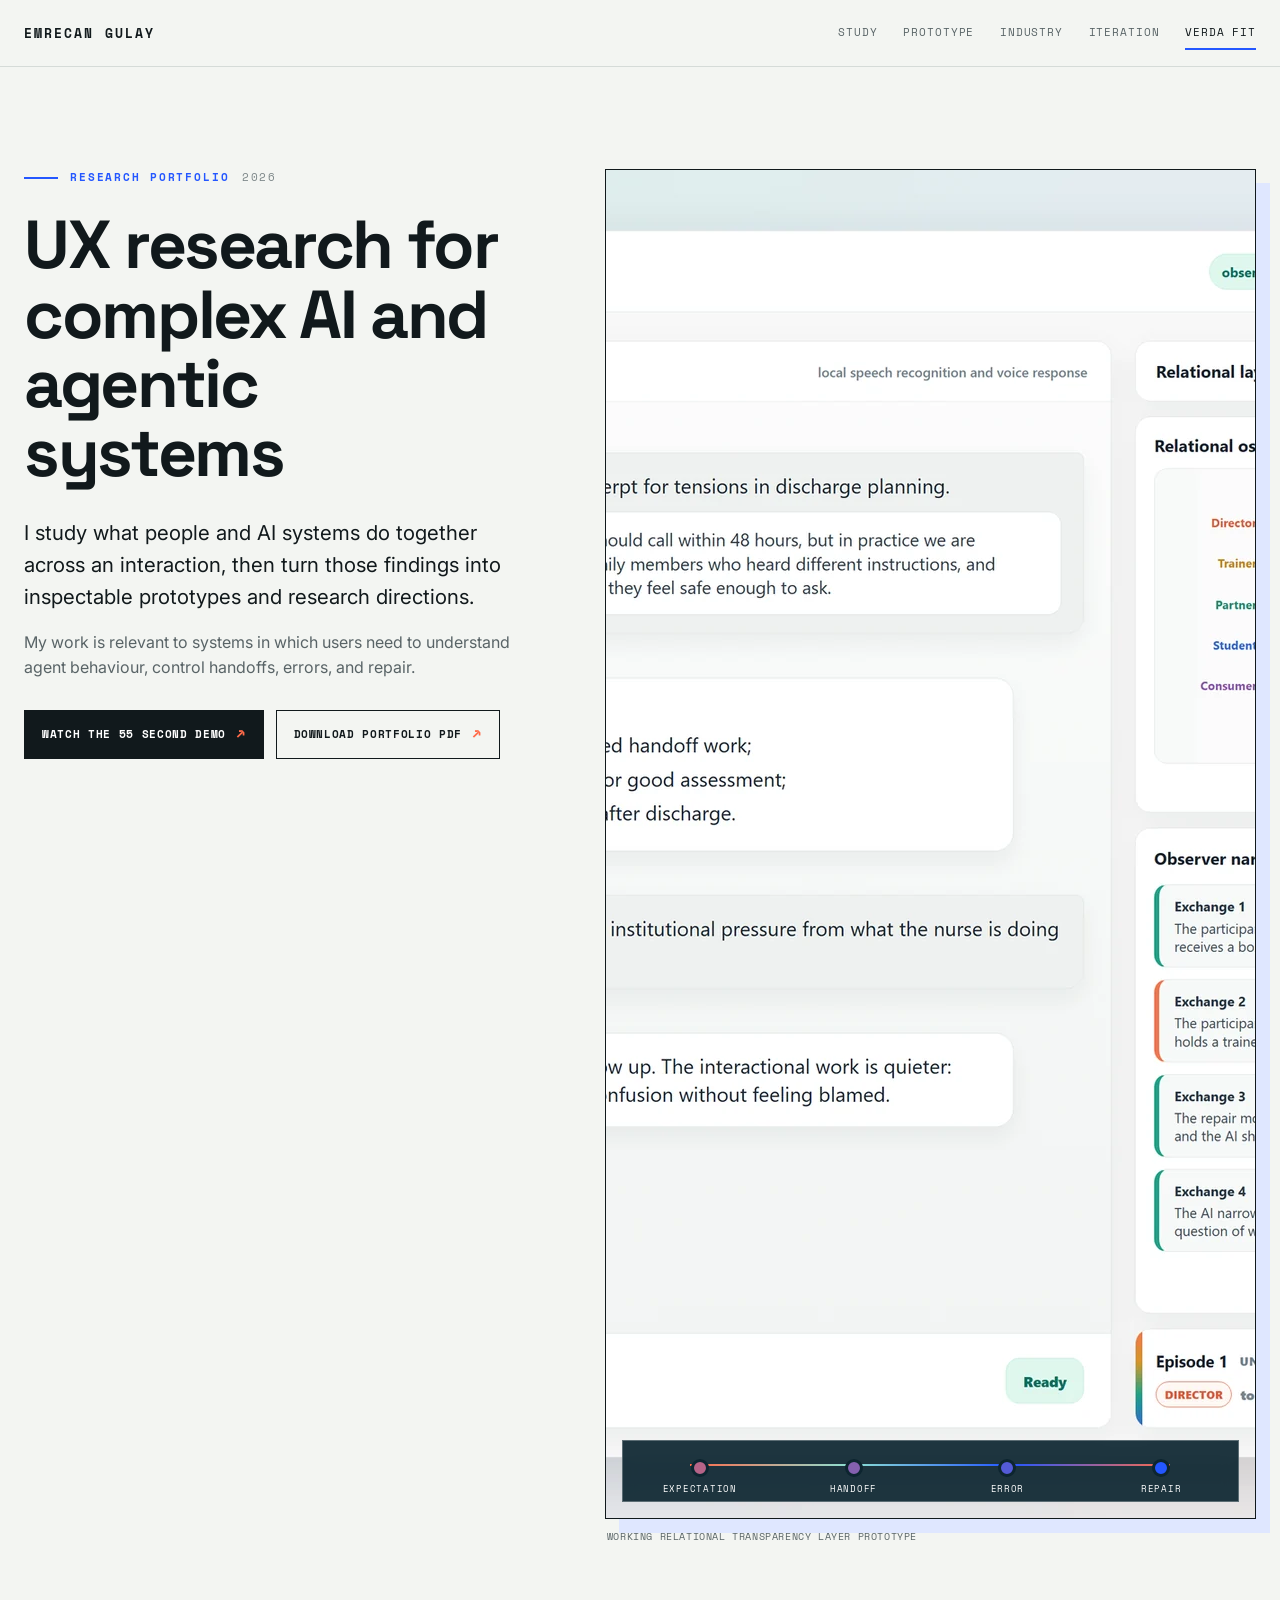
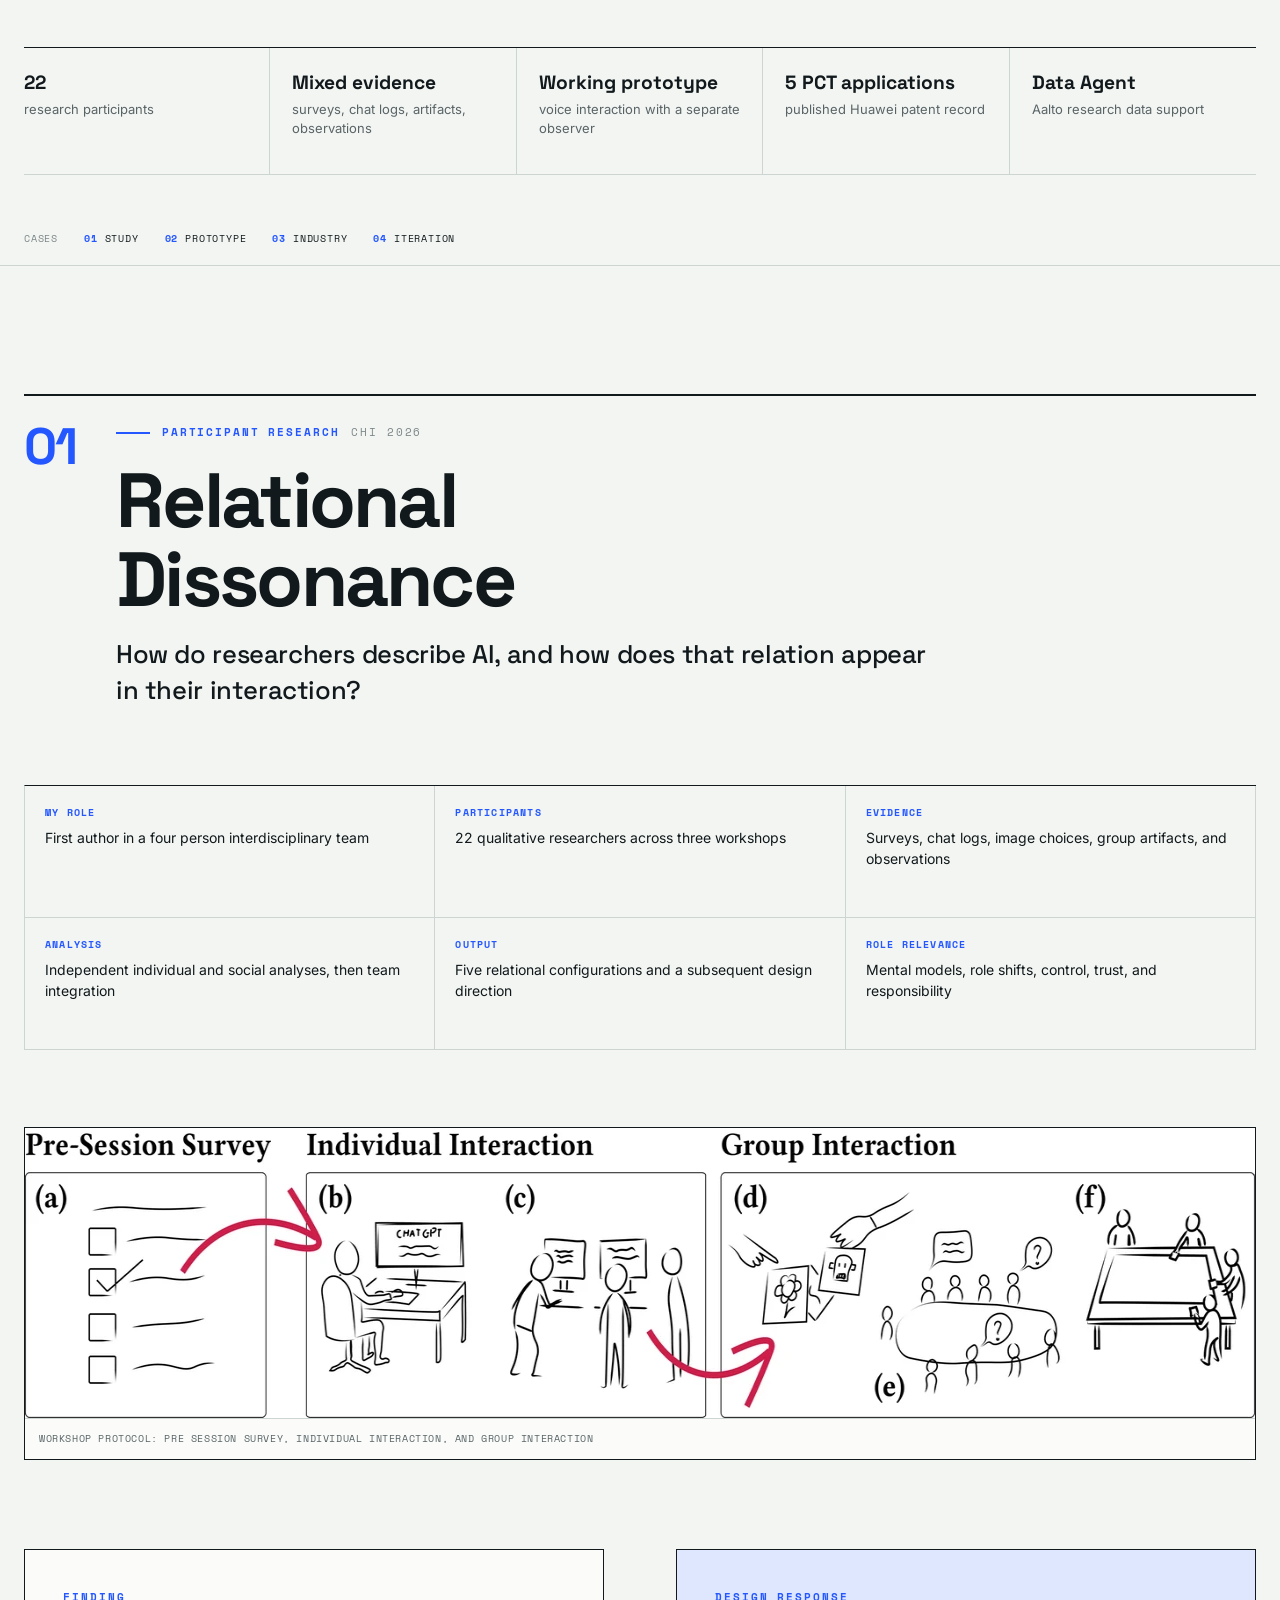
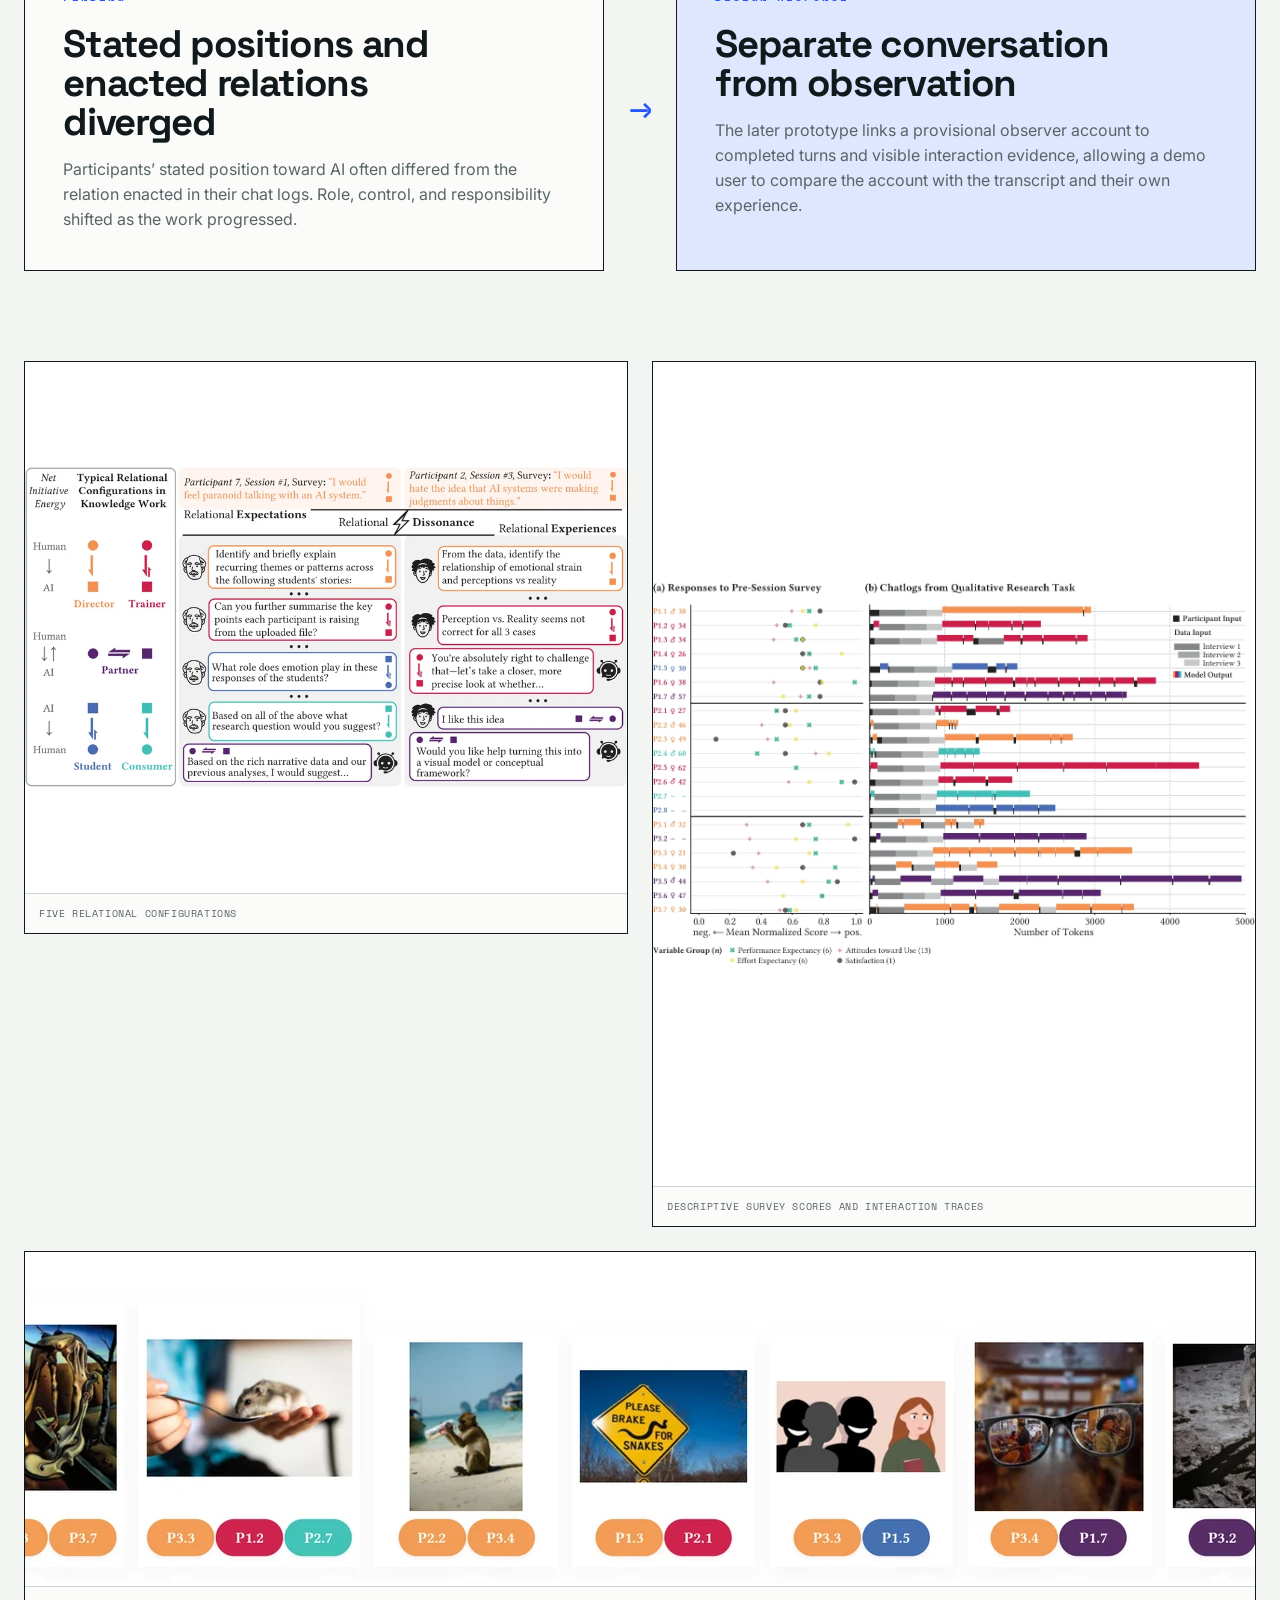
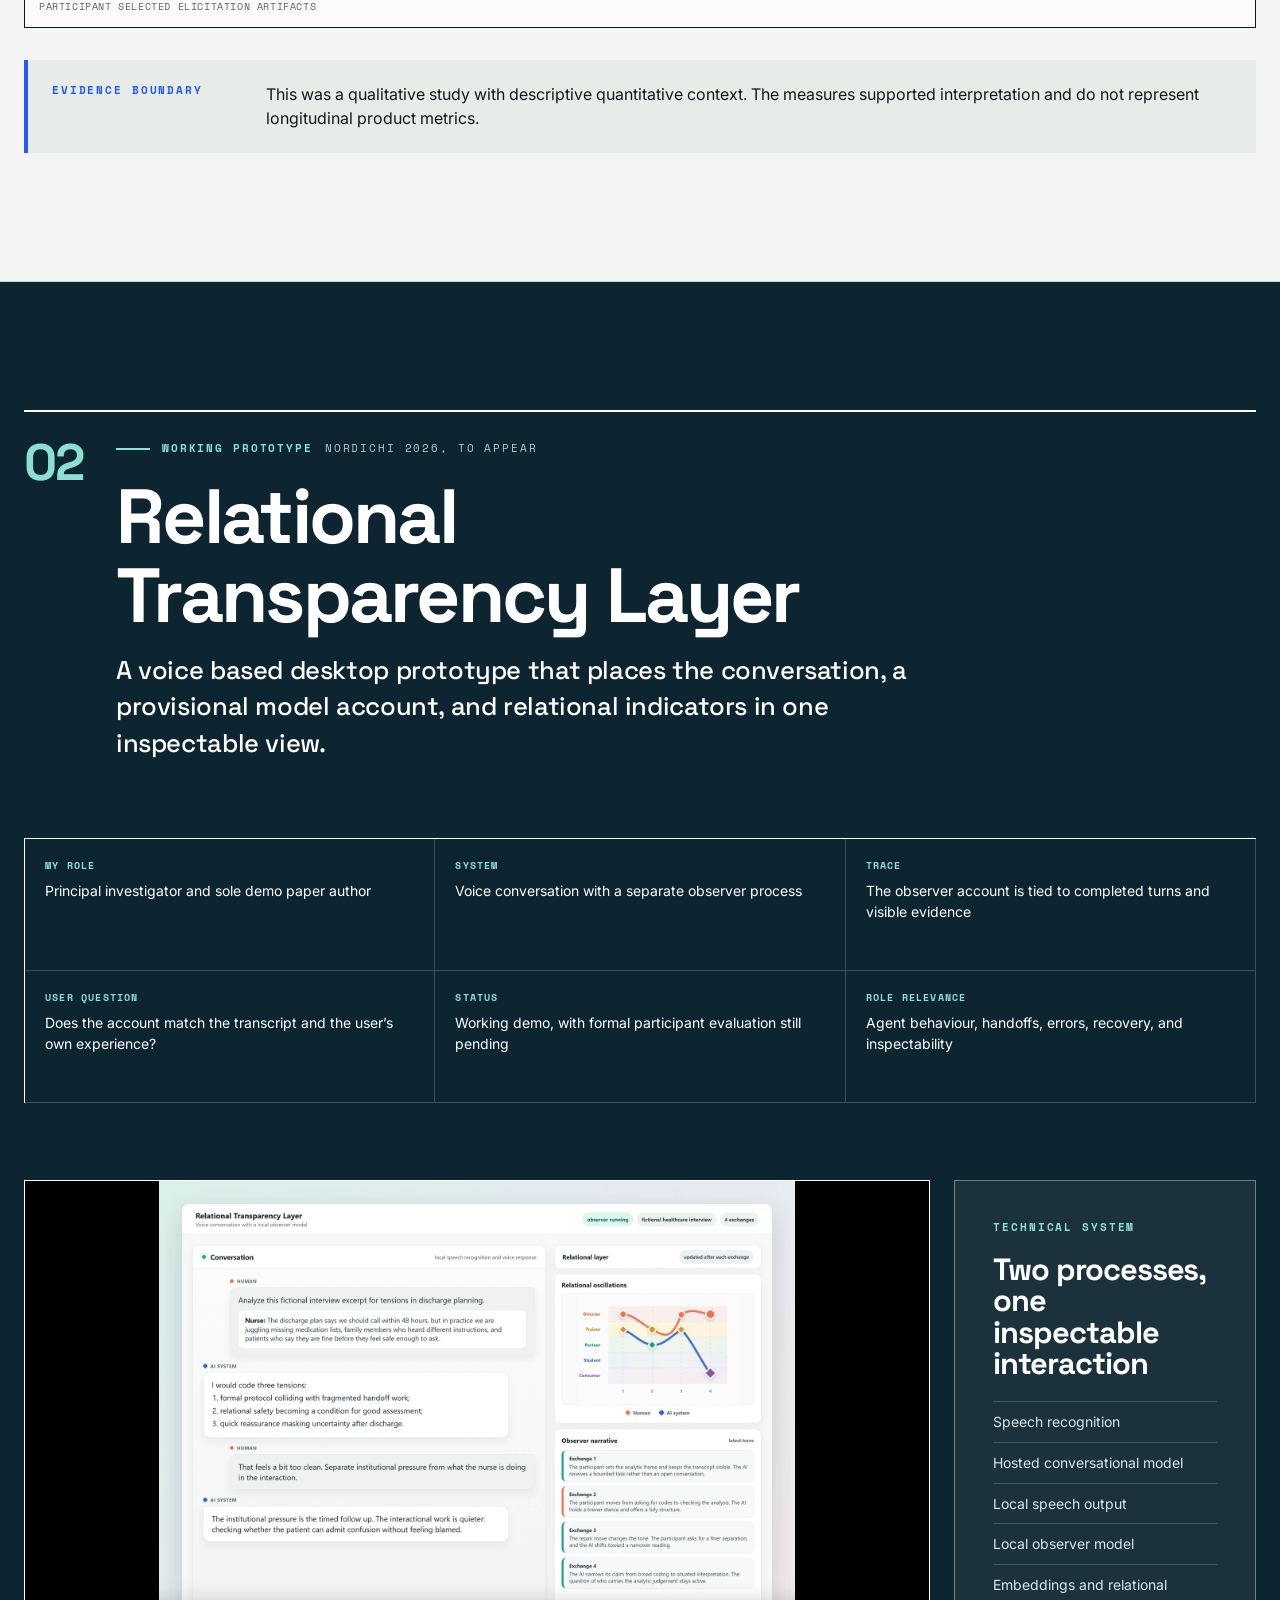
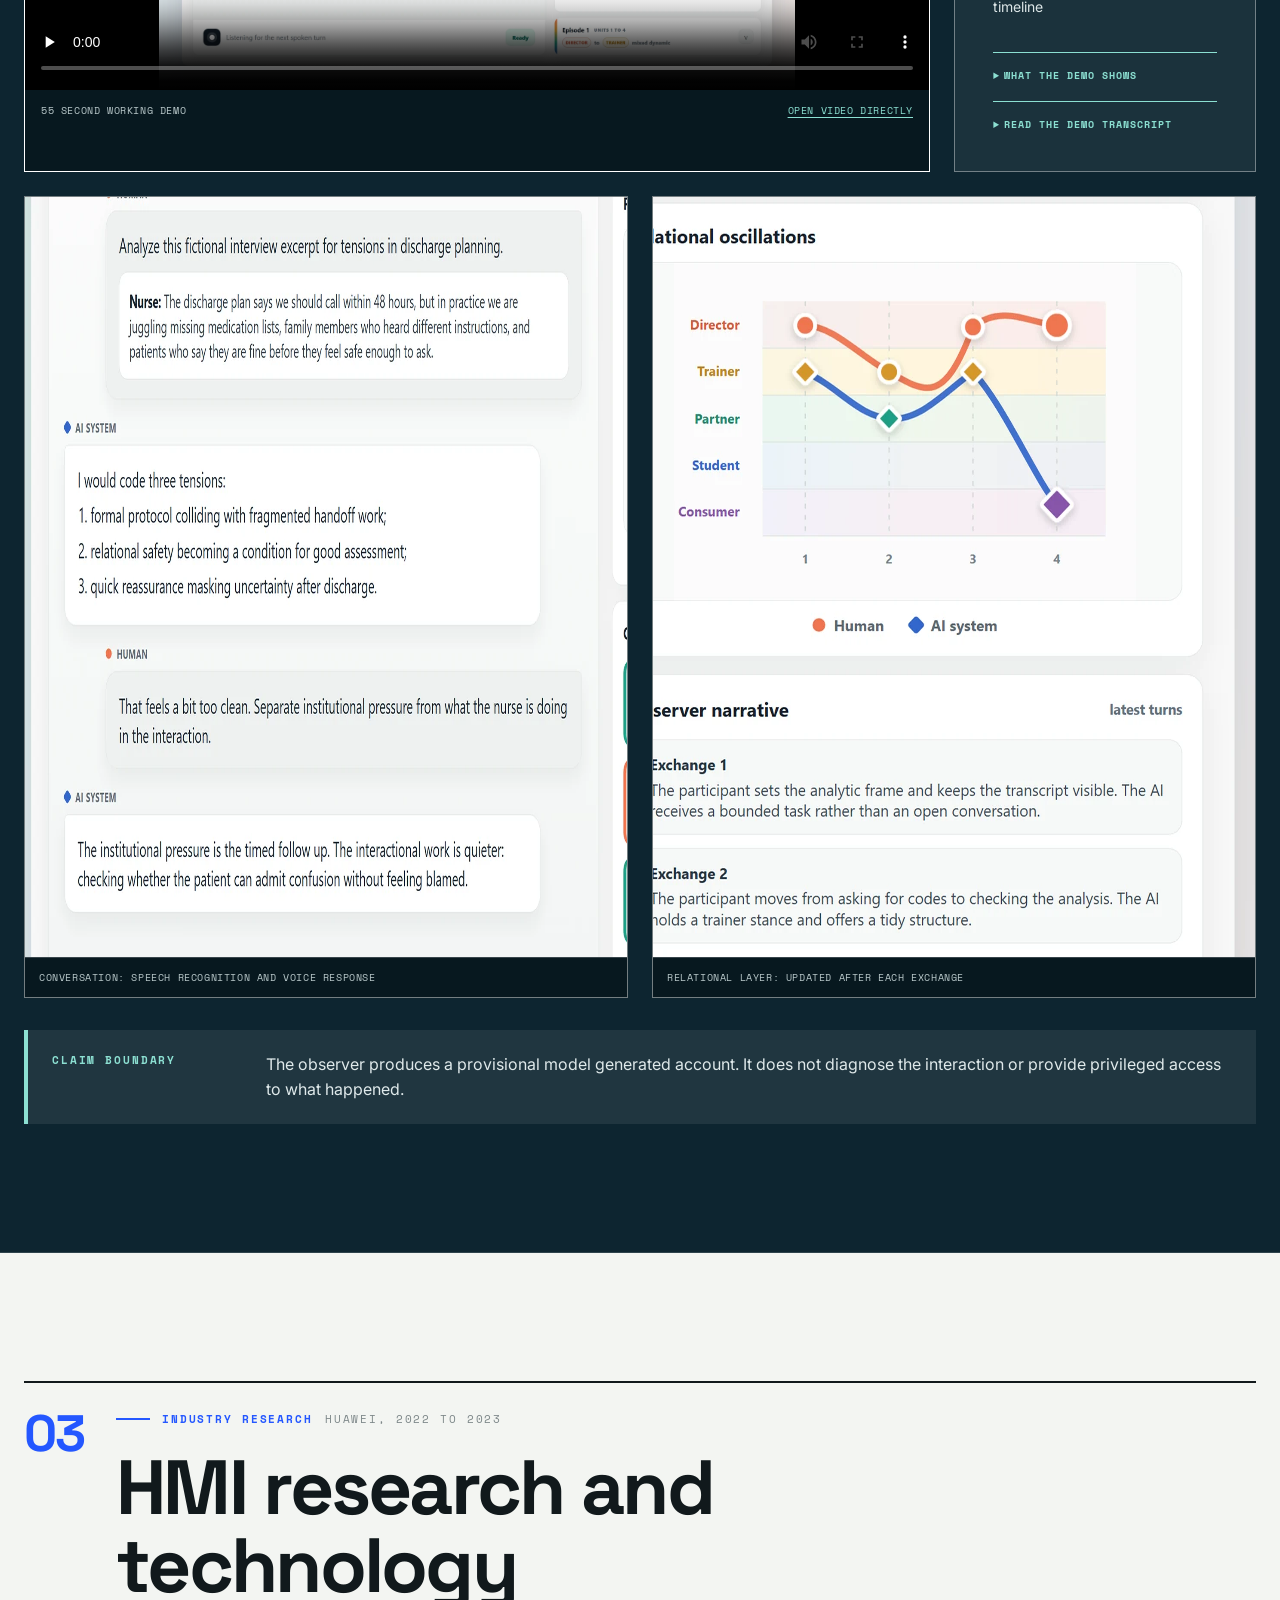
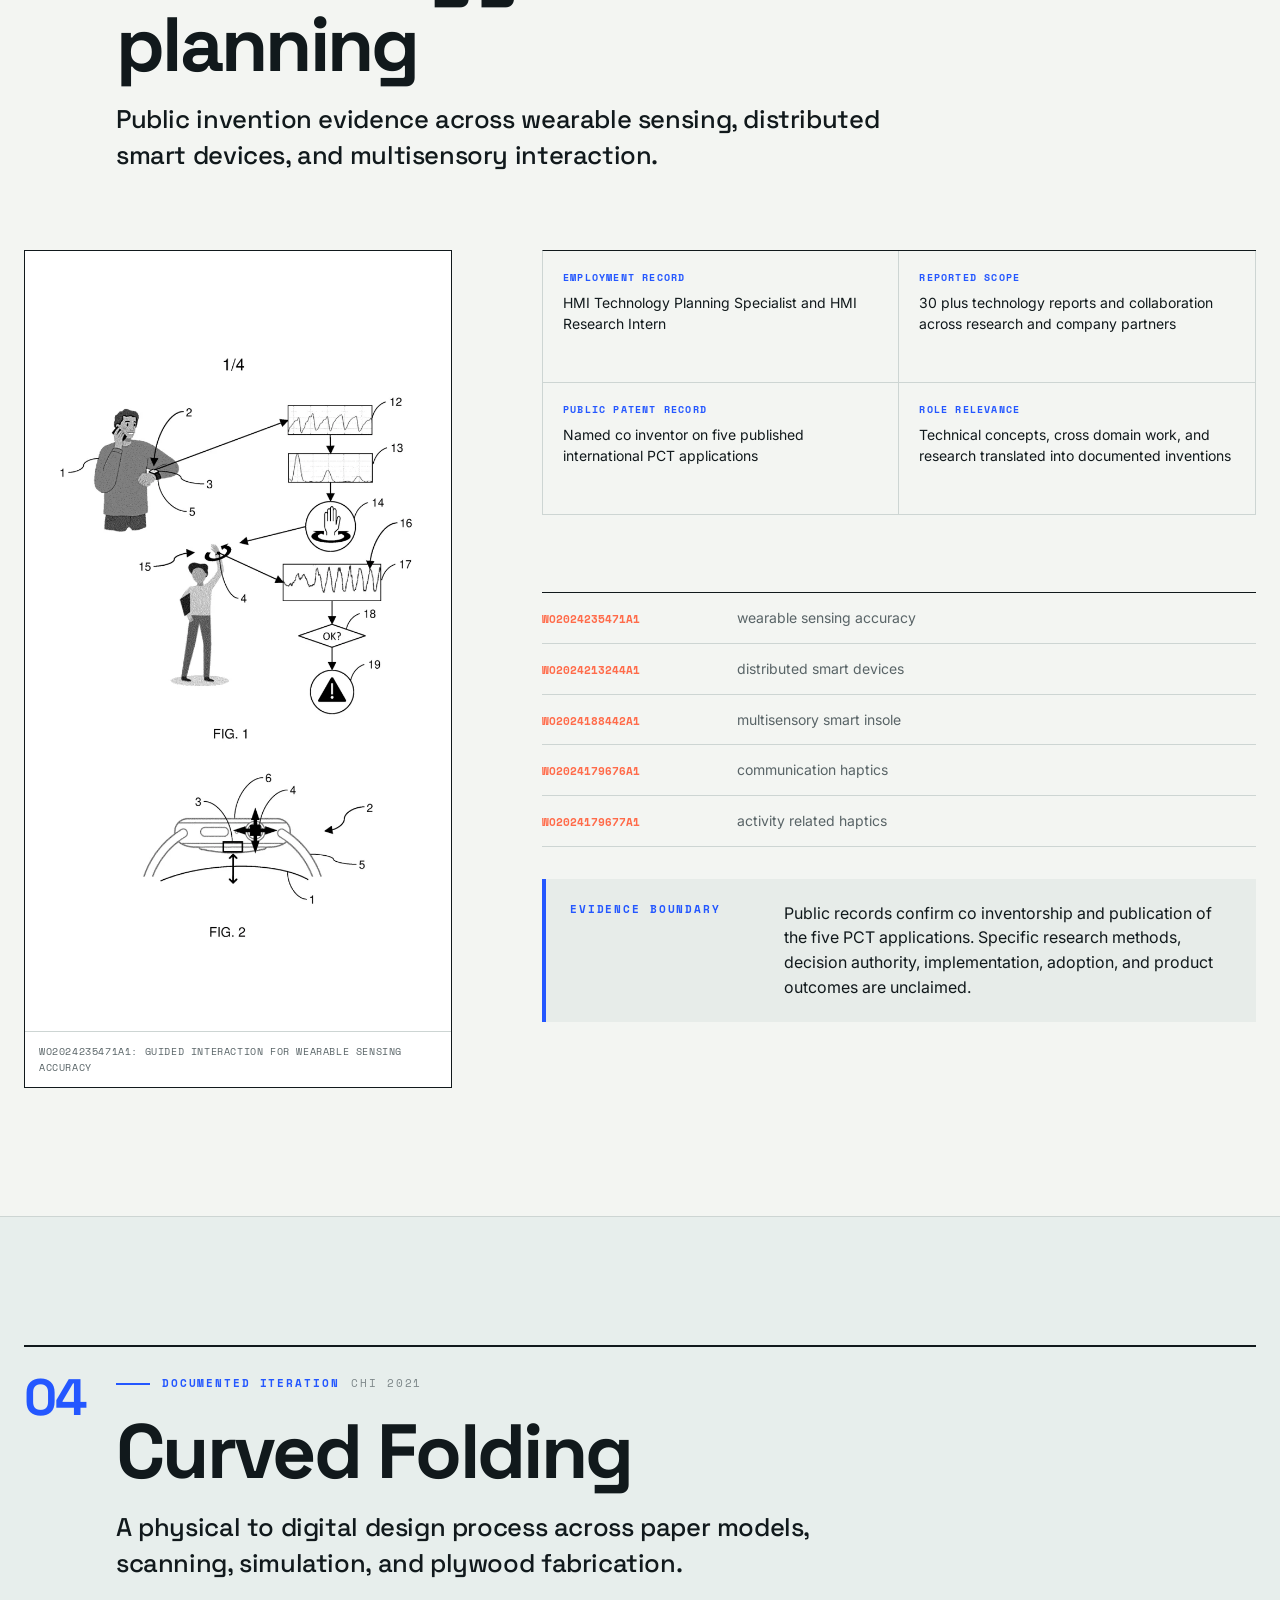
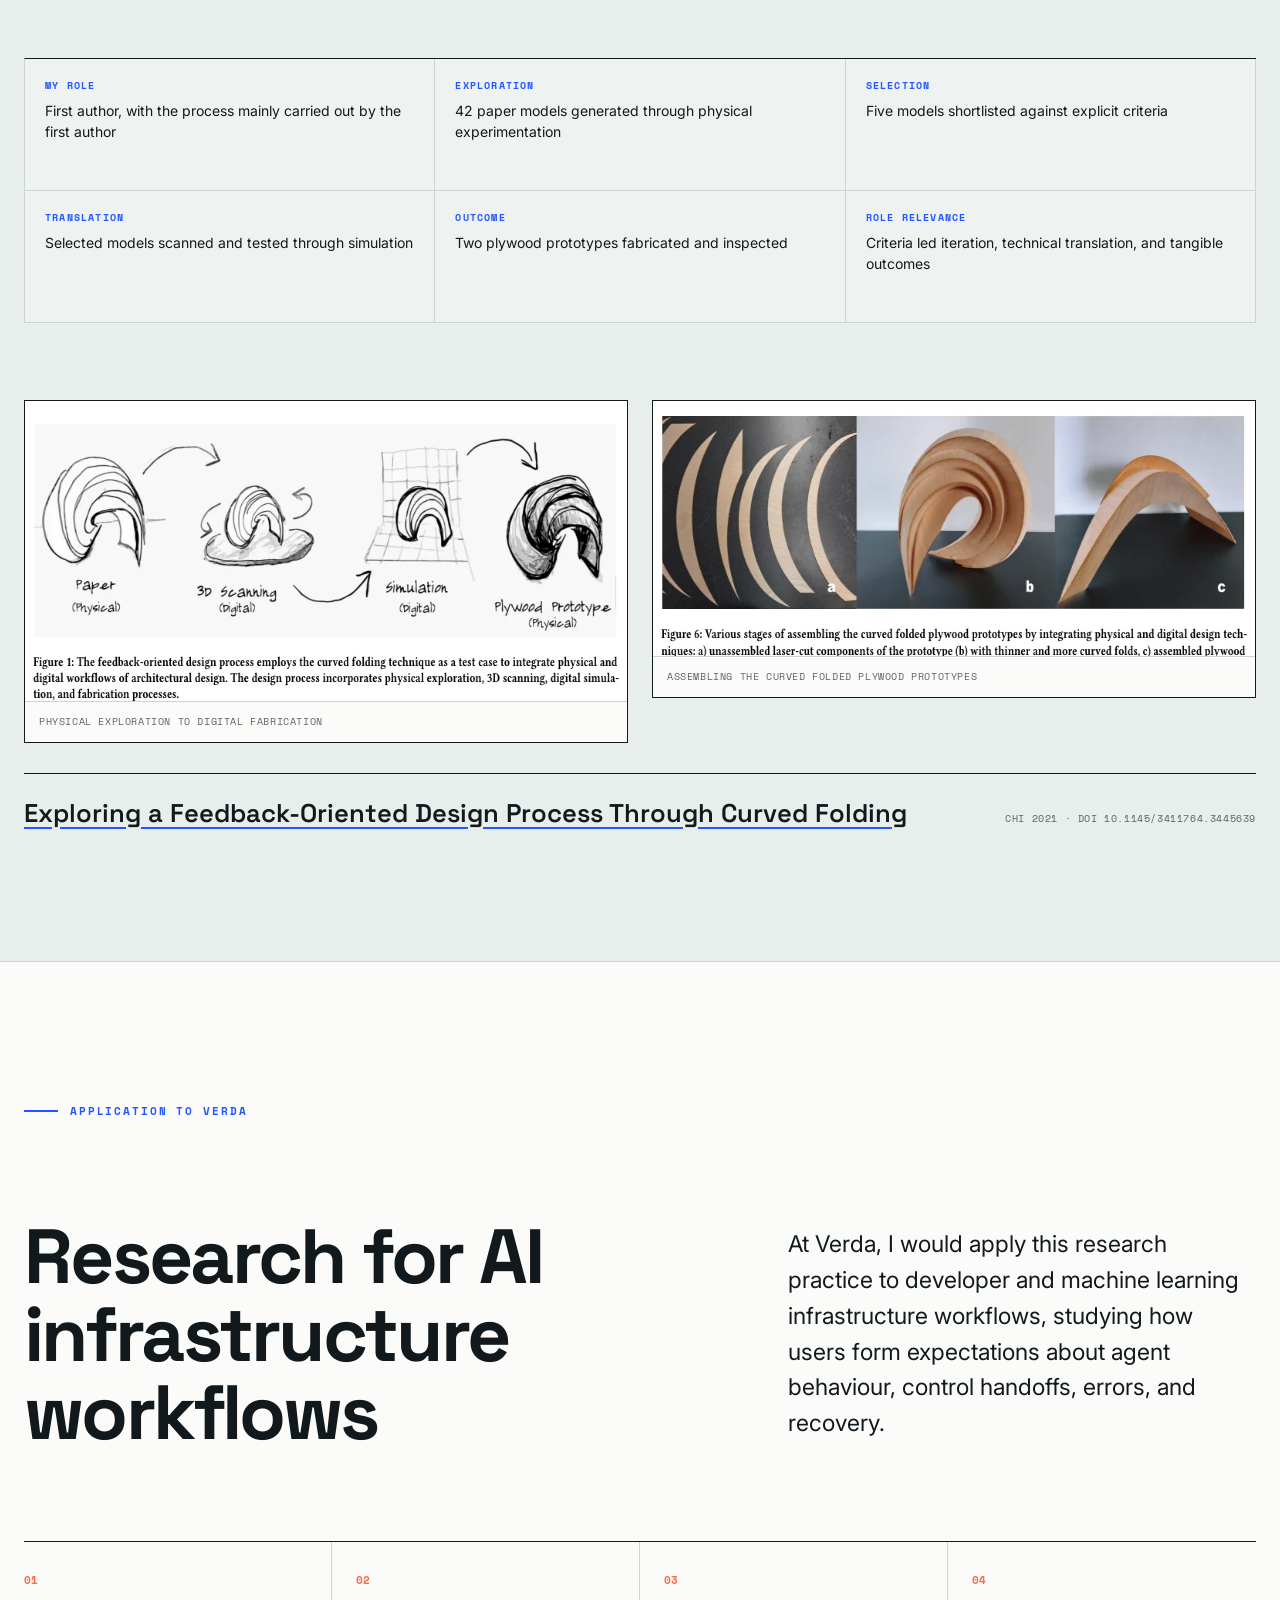
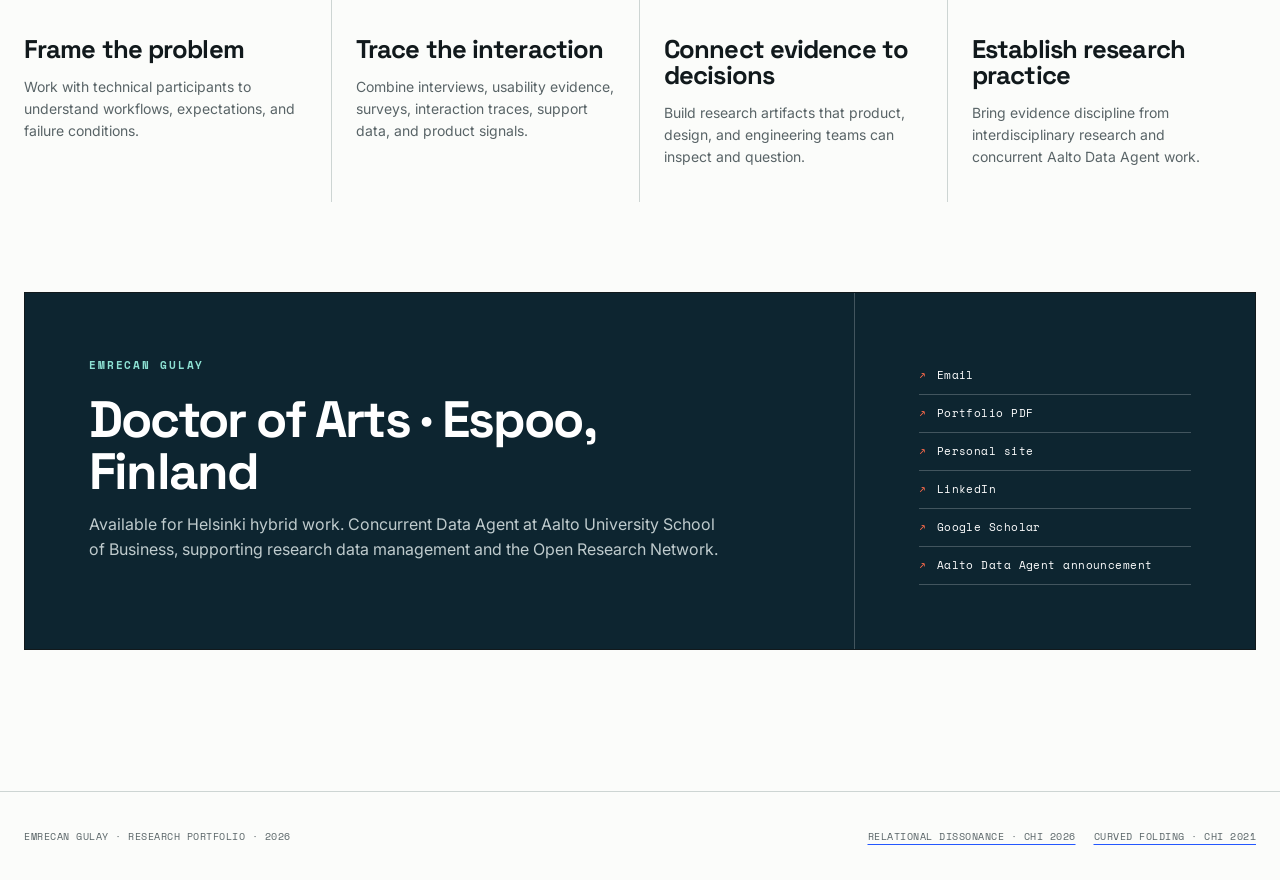
==== commit d31fe6b5: "Add accessible prototype transcript" ====
--- a/index.html
+++ b/index.html
@@ -196,6 +196,31 @@
               <summary>What the demo shows</summary>
               <p>A fictional healthcare interview moves through four exchanges. The conversation remains visible while a separate observer updates its provisional account after each completed turn. A timeline presents movement across five relational positions.</p>
             </details>
+            <details>
+              <summary>Read the demo transcript</summary>
+              <ol class="demo-transcript">
+                <li>
+                  <p><strong>Human:</strong> “Let’s do a qualitative analysis of this interview excerpt. Keep the answer concise. Nurse: When the new scheduling system arrived, we were told it would save time. It does save clicks, but now I feel like I spend the visit proving that I was there. The patient wants to talk about pain or loneliness, and I am looking at checkboxes.”</p>
+                  <p><strong>AI system:</strong> “Initial codes could include: administrative burden; invisible care work; documentation pressure; patient centered time.”</p>
+                  <p><strong>Observer:</strong> The user opens as a partner, while the AI takes a trainer stance by turning the excerpt into codes.</p>
+                </li>
+                <li>
+                  <p><strong>Human:</strong> “Your first reading is useful, but it may flatten the nurse’s ambivalence. Look for tensions between efficiency, documentation, and care.”</p>
+                  <p><strong>AI system:</strong> “The ambivalence matters because the nurse grants that the system saves clicks. The tension is between the measurable trace of the visit and the quieter work of noticing pain and loneliness.”</p>
+                  <p><strong>Observer:</strong> The user moves into directive repair. The AI becomes more receptive and revises its reading.</p>
+                </li>
+                <li>
+                  <p><strong>Human:</strong> “Separate what is explicit in the transcript from what is only implied. Also tell me where I might be over interpreting.”</p>
+                  <p><strong>AI system:</strong> “Explicitly, the nurse says the system saves clicks and turns attention toward checkboxes. Implied, organizational accountability may be narrowing how care is recognized. A possible over interpretation would be assuming the nurse sees managers as adversaries.”</p>
+                  <p><strong>Observer:</strong> The user asks for calibration, and the AI resumes an analytic teaching position.</p>
+                </li>
+                <li>
+                  <p><strong>Human:</strong> “Now give me a more nuanced memo that preserves the nurse’s uncertainty rather than turning it into a simple critique of technology.”</p>
+                  <p><strong>AI system:</strong> “A more nuanced memo would treat the nurse as holding two truths at once: the system may make coordination easier, yet it also changes the moral texture of the visit by making documentation feel more present than the patient.”</p>
+                  <p><strong>Observer:</strong> The final memo follows the user’s frame while keeping uncertainty in view. The session trace summarizes a repeated partner to trainer repair loop across four turns.</p>
+                </li>
+              </ol>
+            </details>
           </aside>
         </div>
 
--- a/css/style.css
+++ b/css/style.css
@@ -724,6 +724,38 @@
   font-size: 13px;
 }
 
+.technical-panel details + details {
+  margin-top: 18px;
+}
+
+.demo-transcript {
+  display: grid;
+  gap: 18px;
+  margin: 16px 0 0;
+  padding-left: 22px;
+  color: #c5d1d3;
+}
+
+.demo-transcript li {
+  padding: 0 0 16px 4px;
+  border-top: 0;
+  border-bottom: 1px solid rgb(255 255 255 / 14%);
+  font-size: 13px;
+}
+
+.demo-transcript li:last-child {
+  padding-bottom: 0;
+  border-bottom: 0;
+}
+
+.demo-transcript p {
+  line-height: 1.55;
+}
+
+.demo-transcript strong {
+  color: #fff;
+}
+
 .dark-section .media-grid figure {
   border-color: rgb(255 255 255 / 44%);
   background: #07181f;
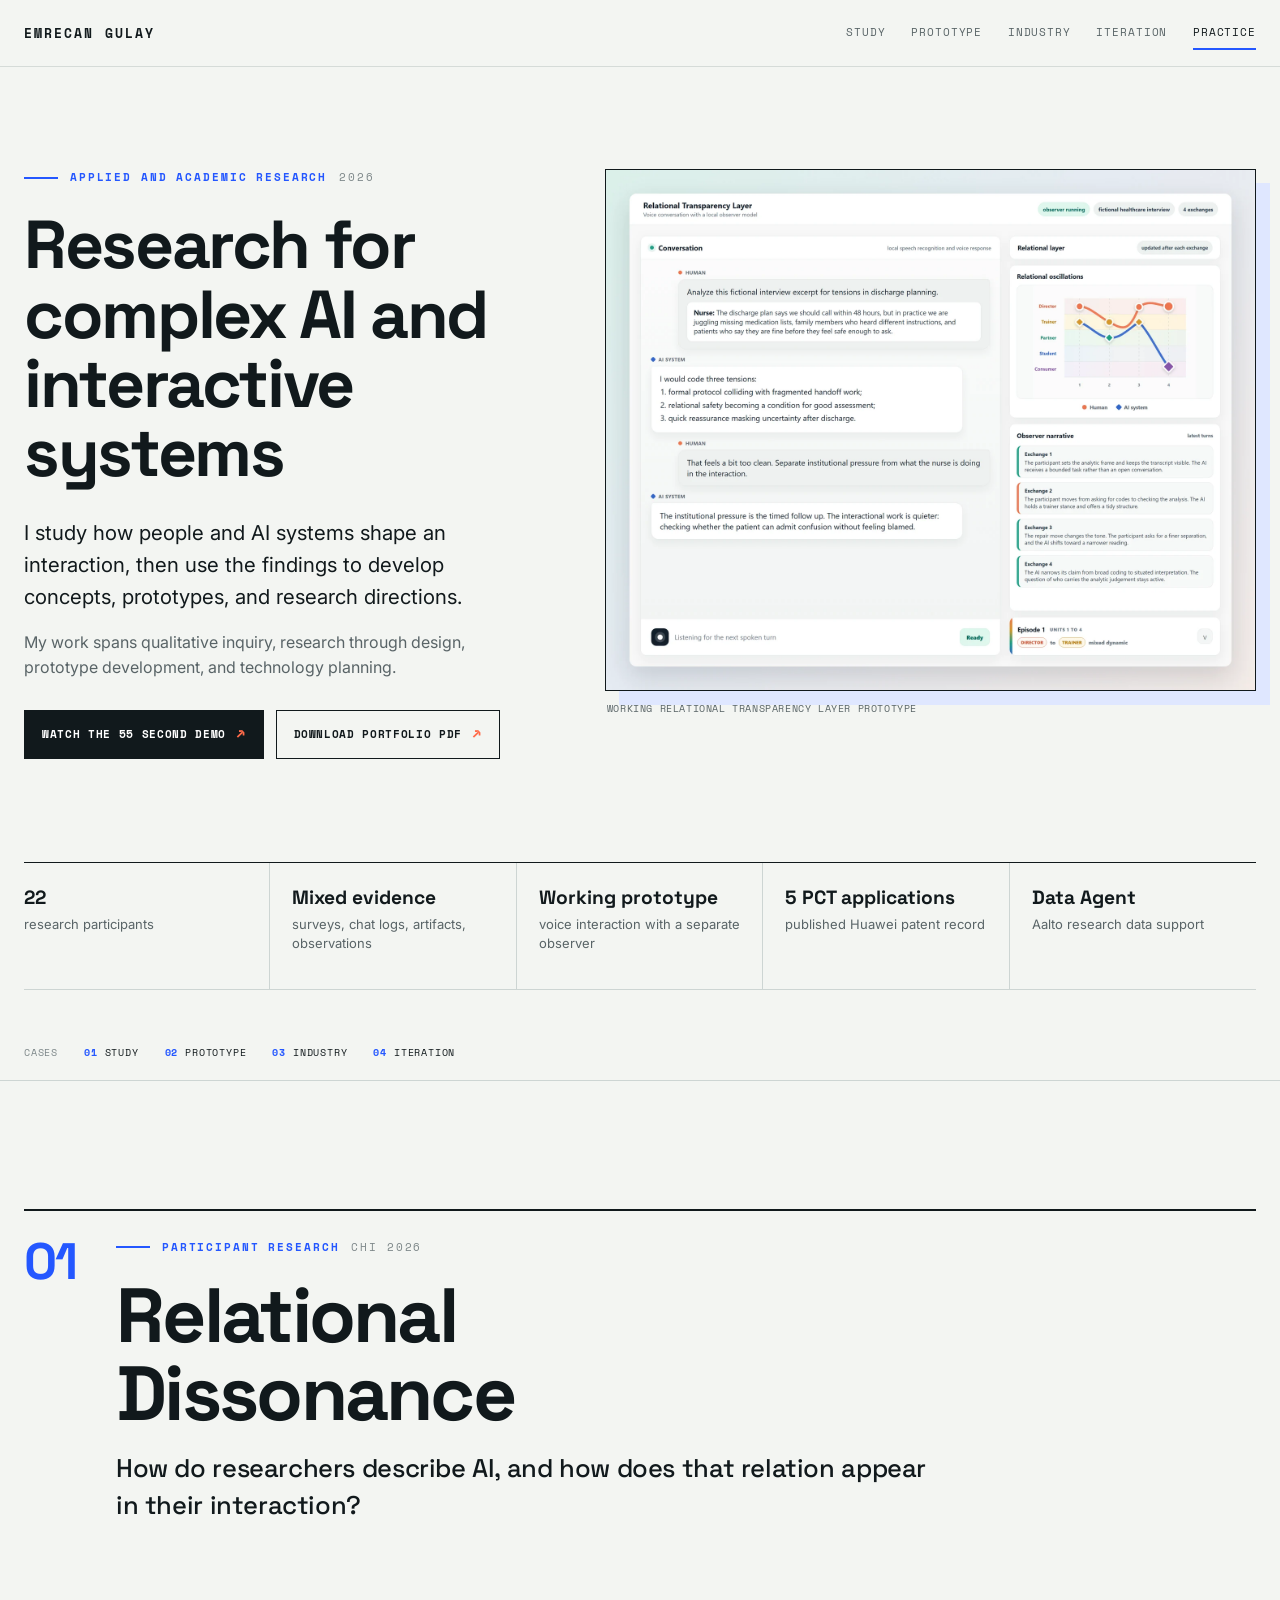
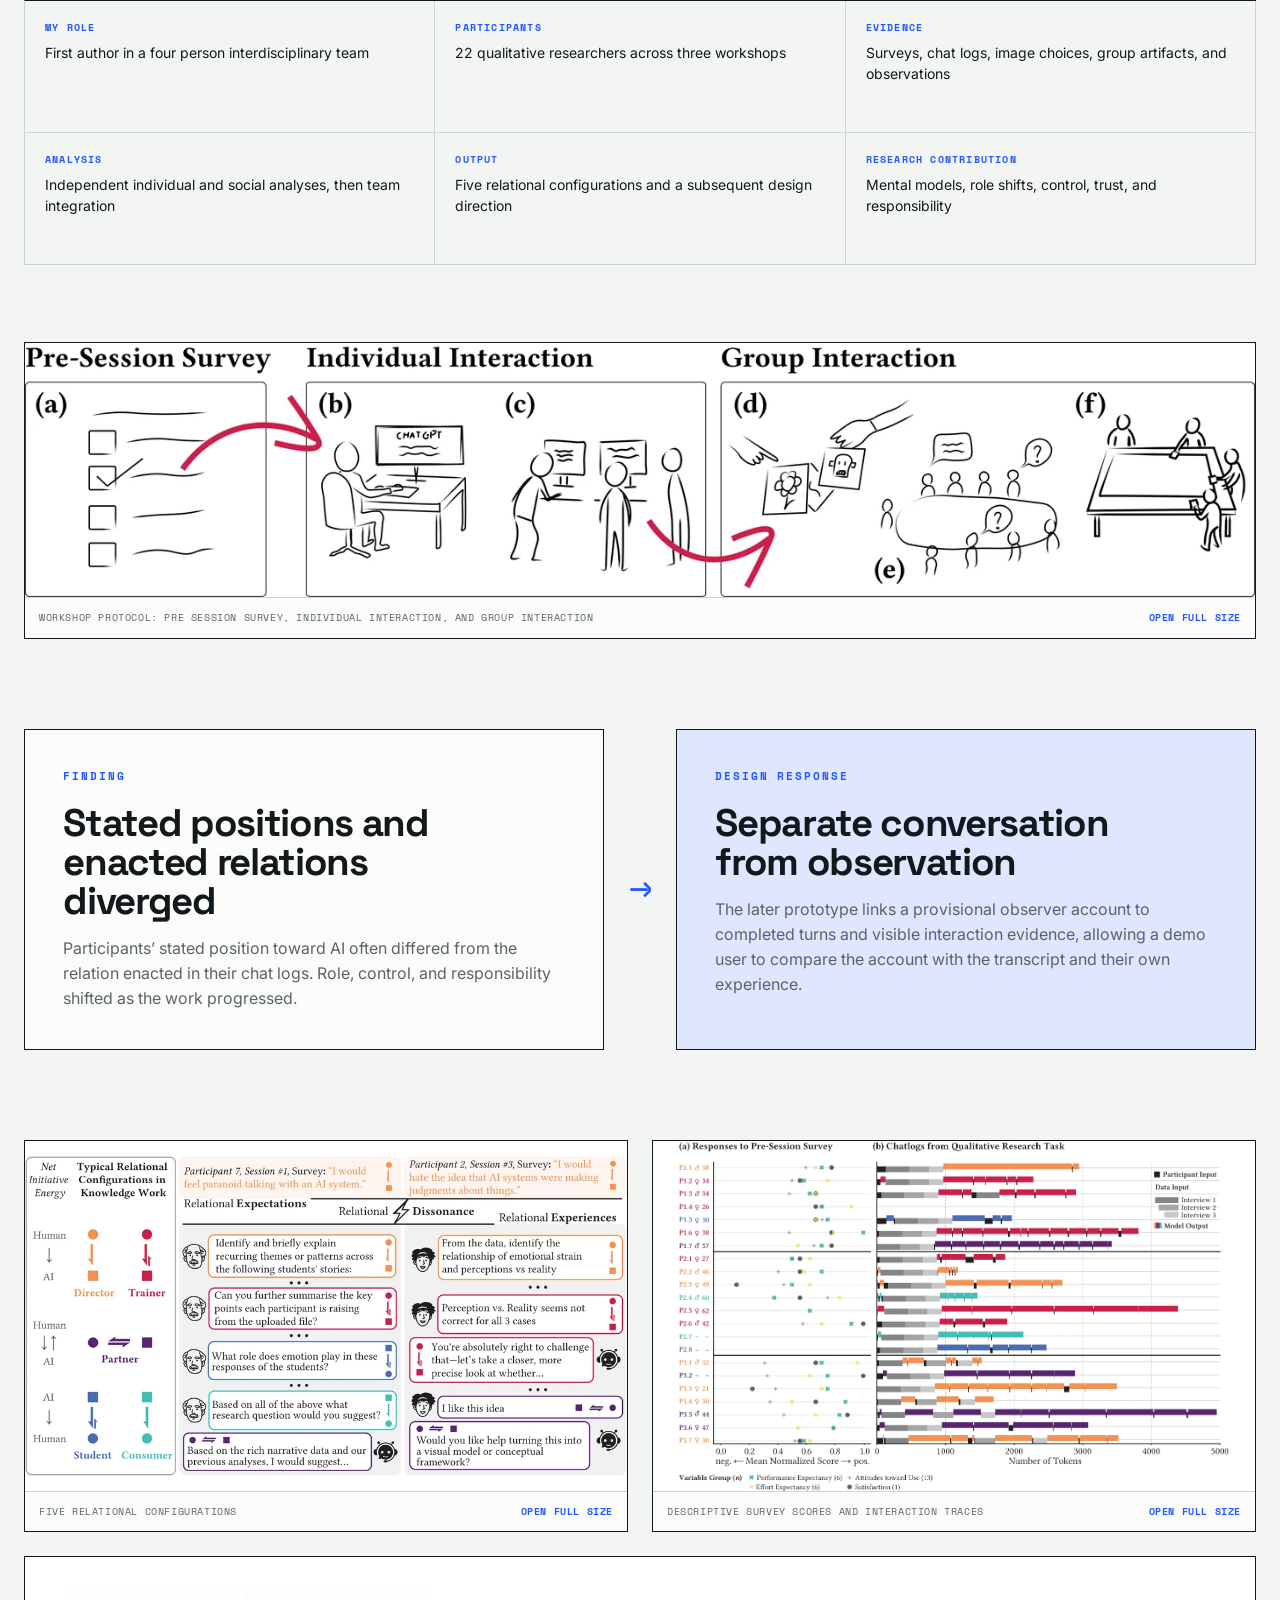
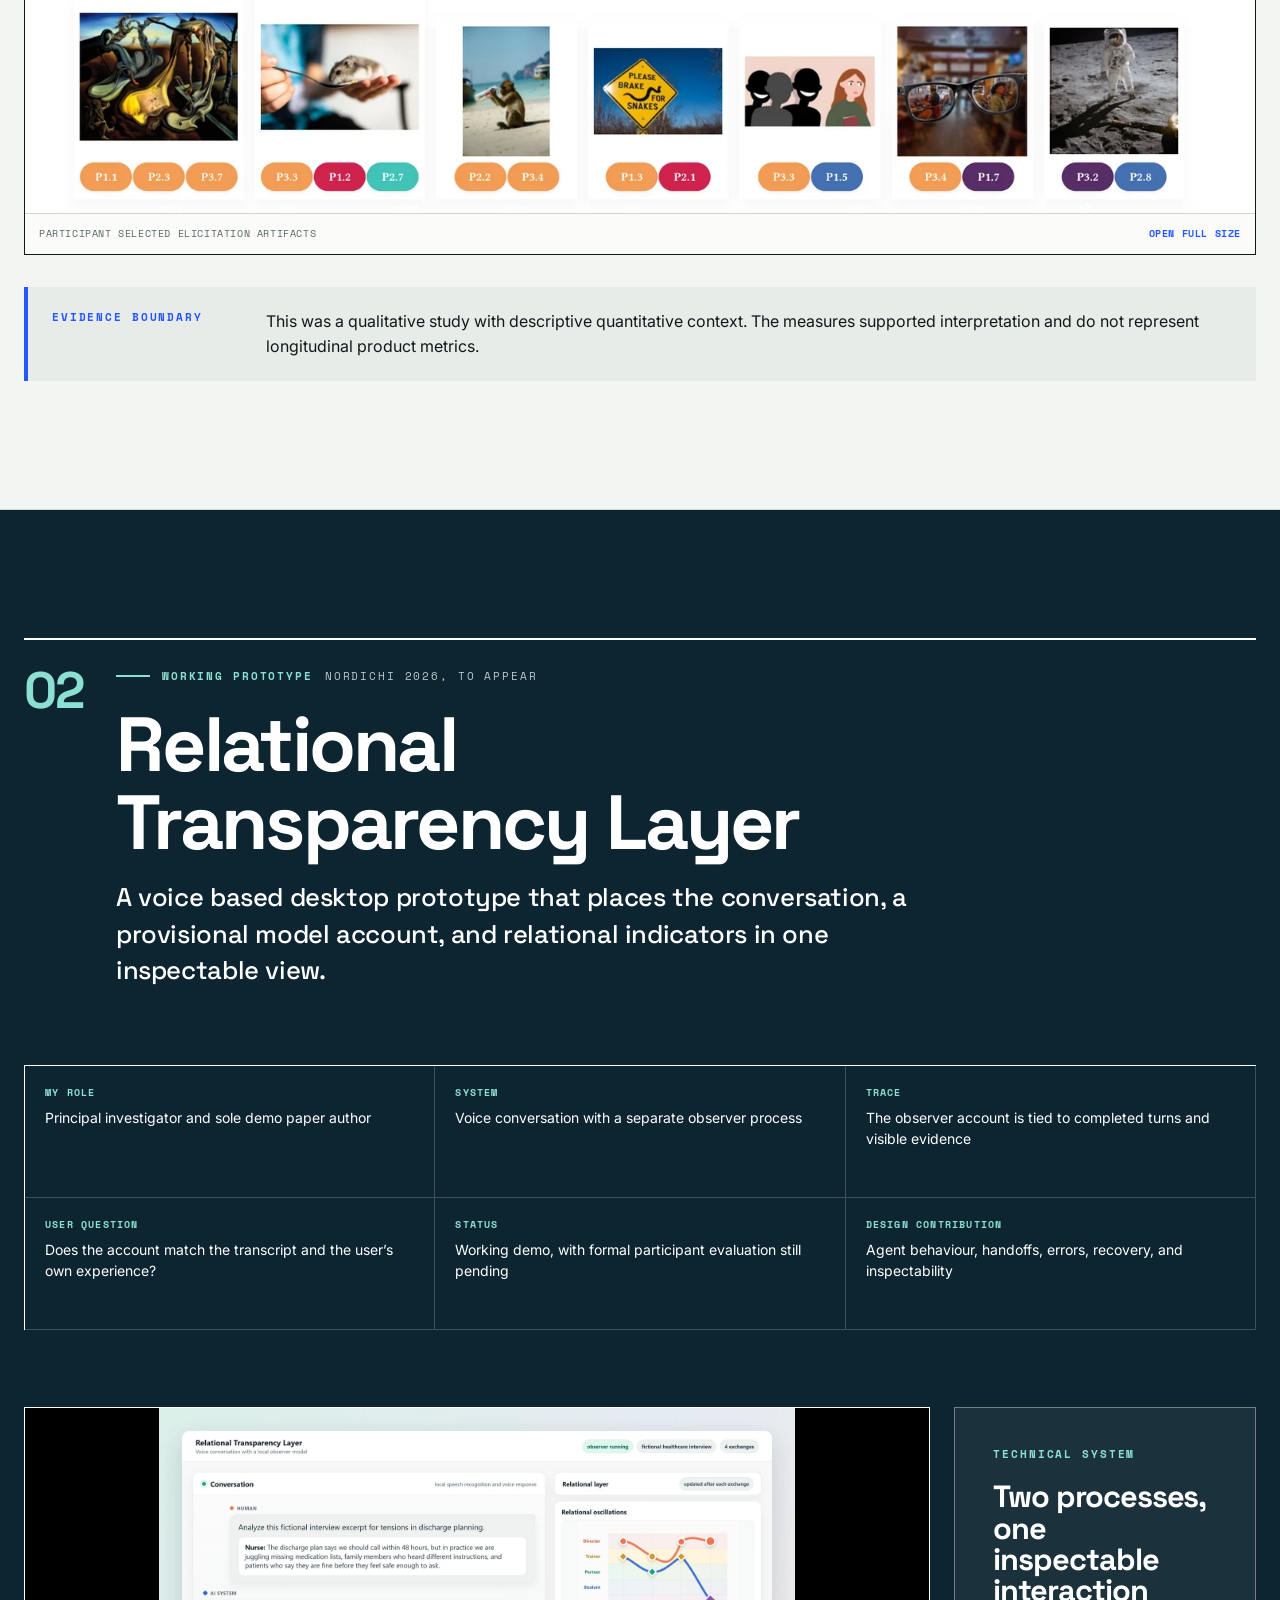
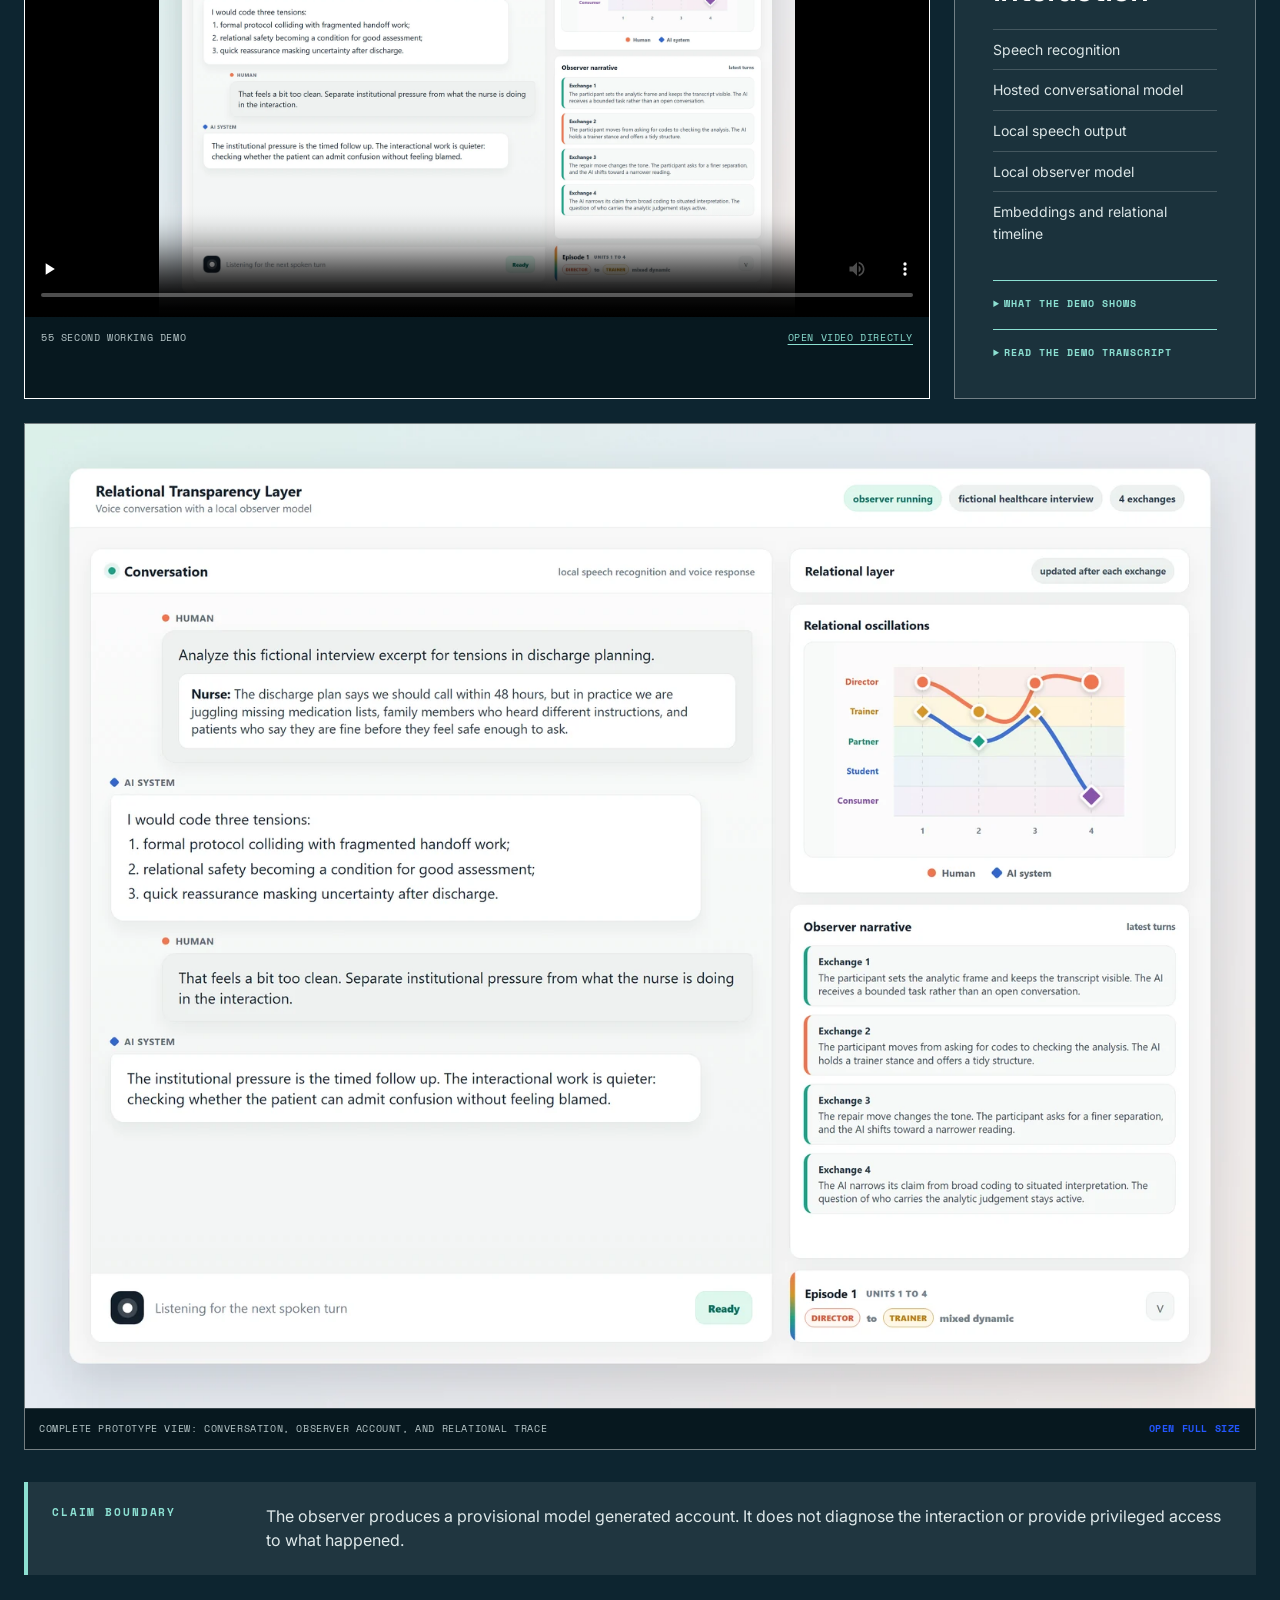
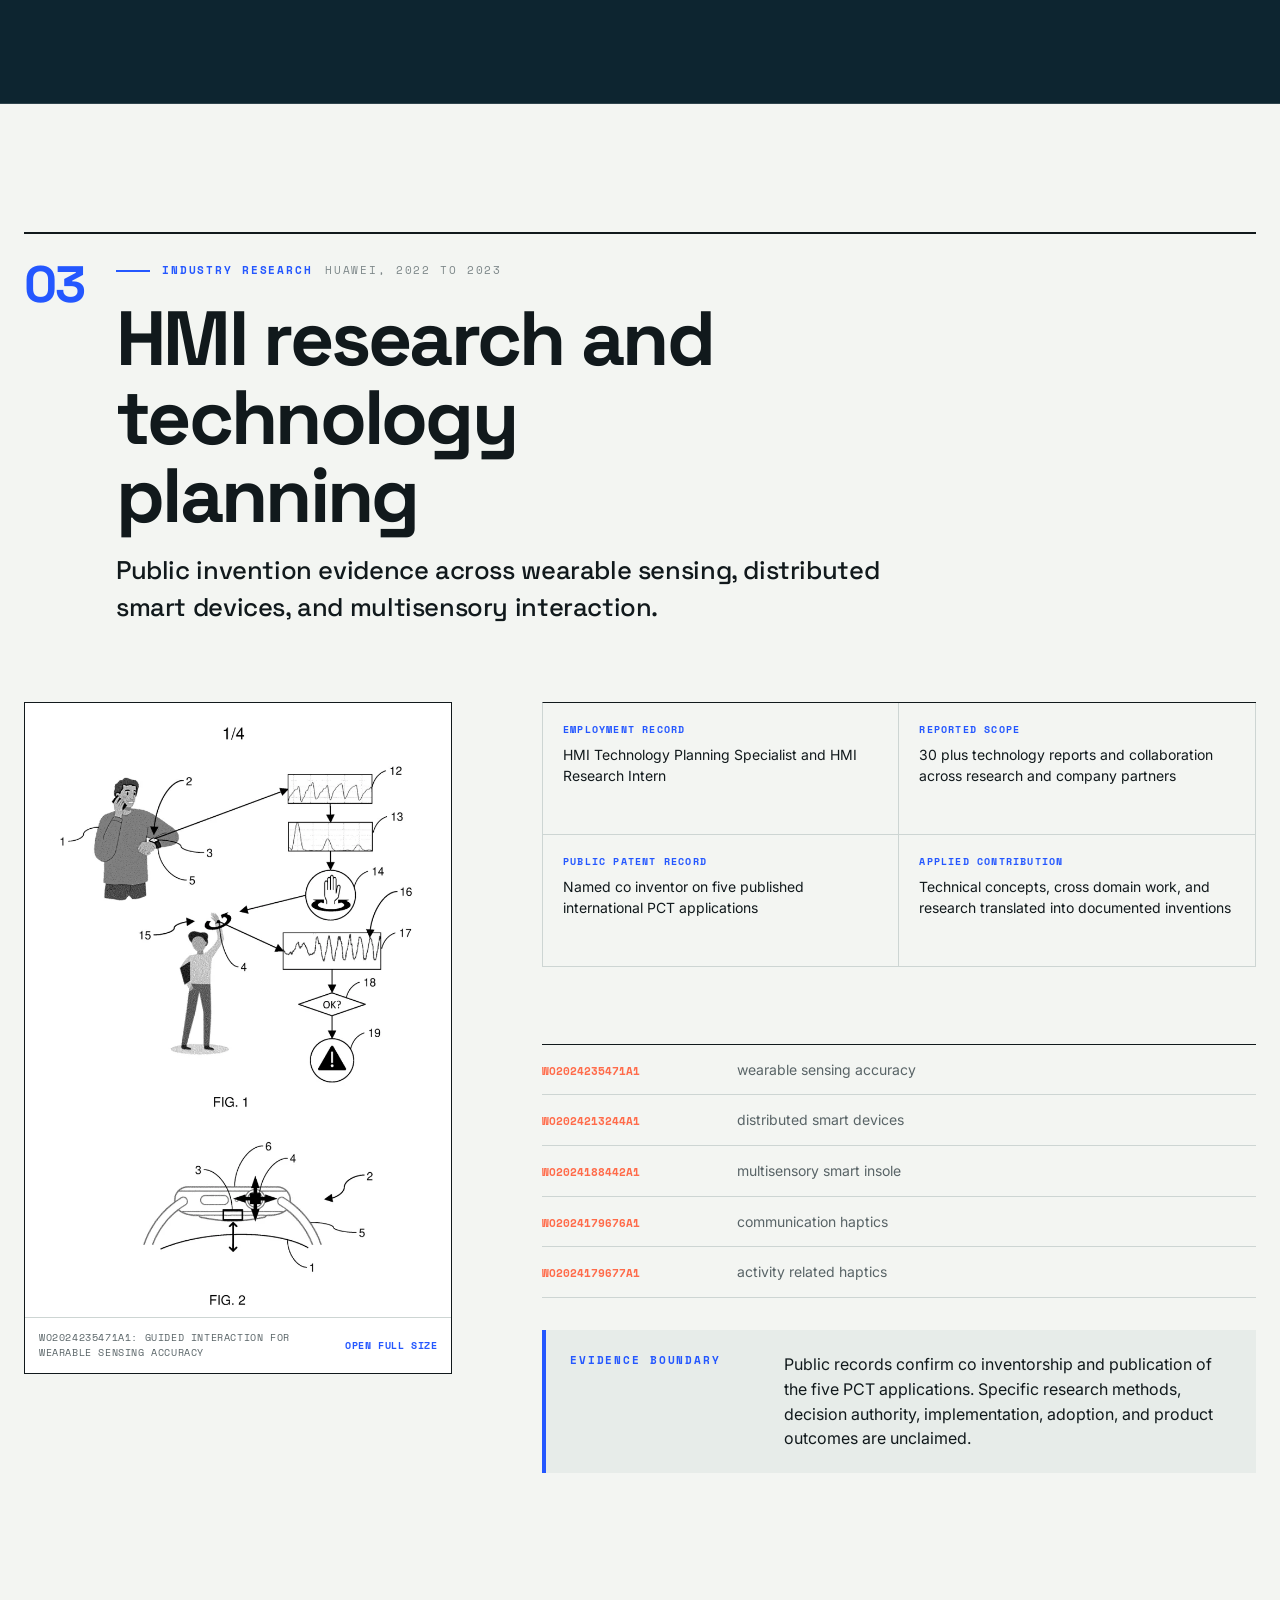
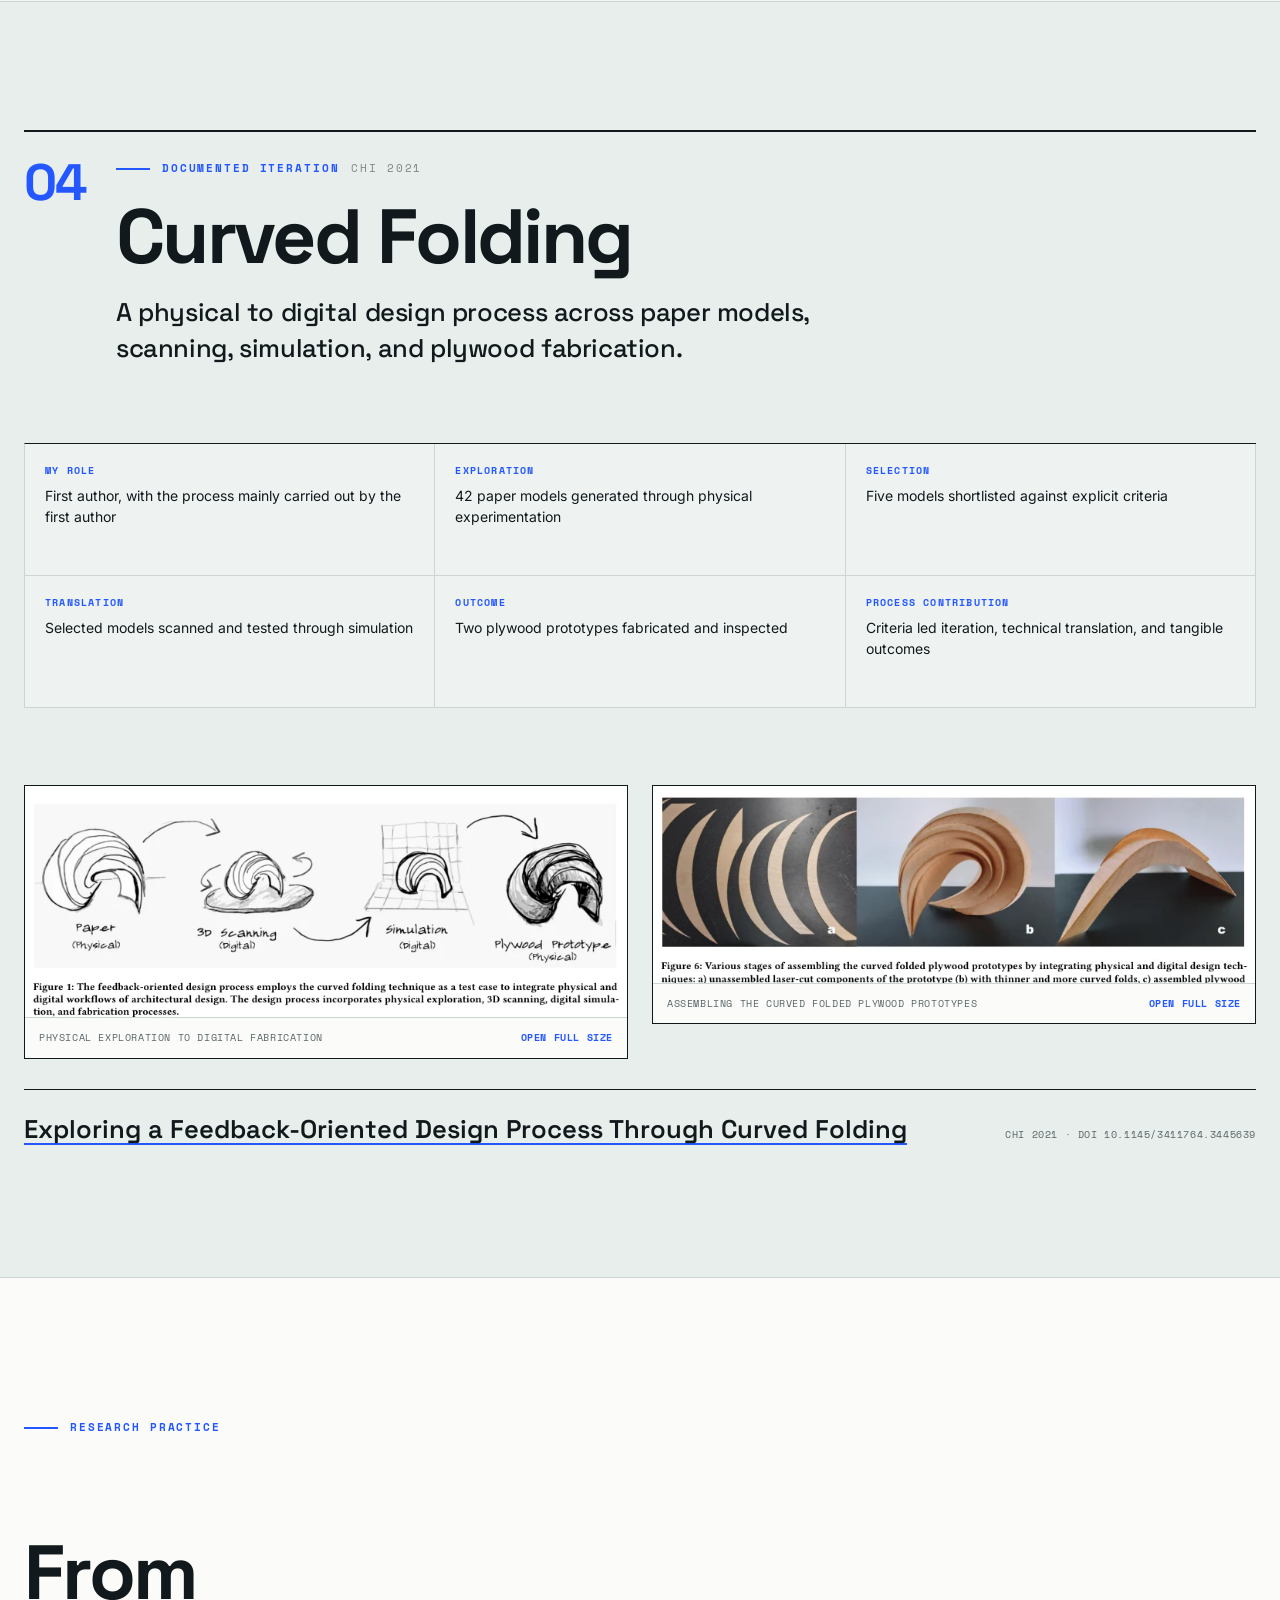
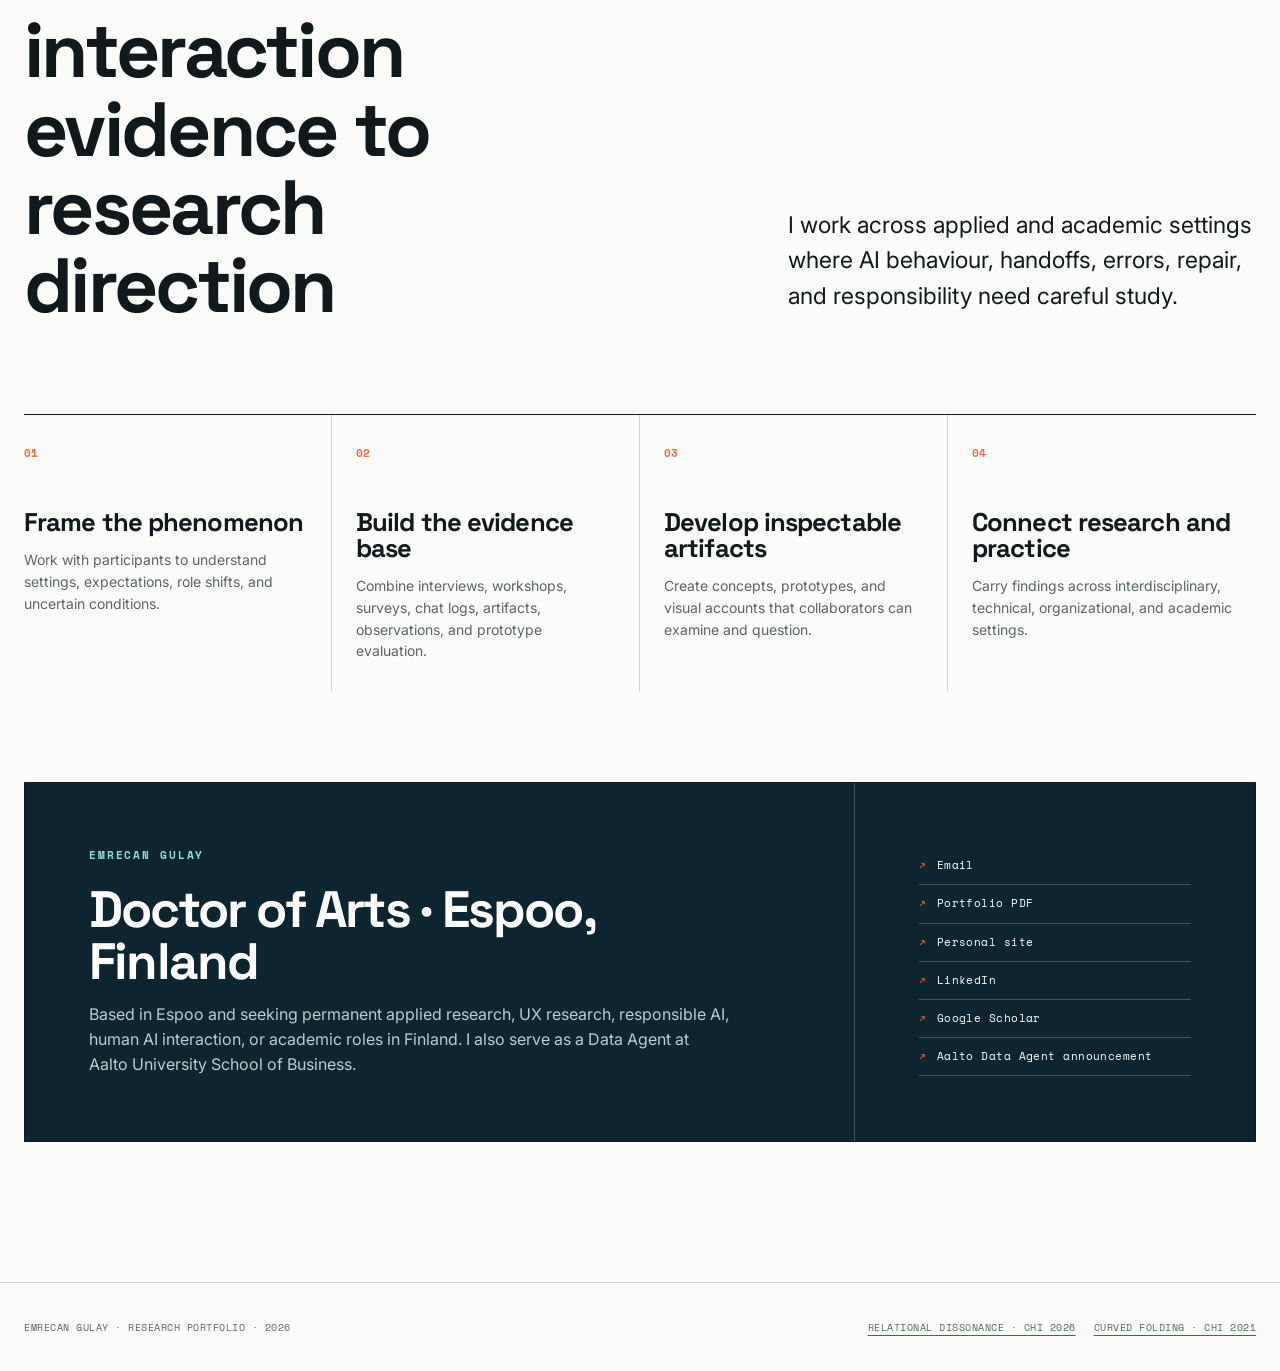
==== commit c73e7de3: "Generalize portfolio and repair visual assets" ====
--- a/index.html
+++ b/index.html
@@ -3,16 +3,16 @@
 <head>
   <meta charset="utf-8">
   <meta name="viewport" content="width=device-width, initial-scale=1">
-  <title>Emrecan Gulay | UX Research Portfolio</title>
-  <meta name="description" content="UX research for complex AI and agentic systems. Participant research, an inspectable voice prototype, industry invention work, and documented design iteration.">
+  <title>Emrecan Gulay | Research Portfolio</title>
+  <meta name="description" content="Research on human AI interaction, relational dynamics, inspectable AI systems, technology planning, and research through design.">
   <meta name="author" content="Emrecan Gulay">
   <meta name="theme-color" content="#0d2530">
   <link rel="canonical" href="https://emrecan713.github.io/research-portfolio/">
   <meta property="og:type" content="website">
-  <meta property="og:title" content="Emrecan Gulay | UX Research Portfolio">
-  <meta property="og:description" content="Research evidence for complex AI interactions, agent behaviour, handoffs, errors, and repair.">
+  <meta property="og:title" content="Emrecan Gulay | Research Portfolio">
+  <meta property="og:description" content="Applied and academic research across human AI interaction, inspectable systems, technology planning, and research through design.">
   <meta property="og:url" content="https://emrecan713.github.io/research-portfolio/">
-  <meta property="og:image" content="https://emrecan713.github.io/research-portfolio/assets/images/hero-rtl.webp">
+  <meta property="og:image" content="https://emrecan713.github.io/research-portfolio/assets/images/rtl-poster.webp">
   <meta name="twitter:card" content="summary_large_image">
   <link rel="icon" href="assets/favicon.svg" type="image/svg+xml">
   <link rel="preconnect" href="https://fonts.googleapis.com">
@@ -37,7 +37,7 @@
         <a href="#prototype">Prototype</a>
         <a href="#huawei">Industry</a>
         <a href="#curved-folding">Iteration</a>
-        <a href="#verda-fit">Verda fit</a>
+        <a href="#practice">Practice</a>
       </nav>
     </div>
   </header>
@@ -46,25 +46,19 @@
     <section class="hero" id="top">
       <div class="shell hero-grid">
         <div class="hero-copy" data-reveal>
-          <p class="eyebrow">Research portfolio <span>2026</span></p>
-          <h1>UX research for complex AI and agentic systems</h1>
-          <p class="hero-lead">I study what people and AI systems do together across an interaction, then turn those findings into inspectable prototypes and research directions.</p>
-          <p class="hero-context">My work is relevant to systems in which users need to understand agent behaviour, control handoffs, errors, and repair.</p>
+          <p class="eyebrow">Applied and academic research <span>2026</span></p>
+          <h1>Research for complex AI and interactive systems</h1>
+          <p class="hero-lead">I study how people and AI systems shape an interaction, then use the findings to develop concepts, prototypes, and research directions.</p>
+          <p class="hero-context">My work spans qualitative inquiry, research through design, prototype development, and technology planning.</p>
           <div class="hero-actions" role="group" aria-label="Portfolio actions">
             <a class="button button-primary" href="#prototype">Watch the 55 second demo</a>
-            <a class="button button-secondary" href="assets/documents/Emrecan_Gulay_Verda_Research_Portfolio.pdf">Download portfolio PDF</a>
+            <a class="button button-secondary" href="assets/documents/Emrecan_Gulay_Research_Portfolio.pdf">Download portfolio PDF</a>
           </div>
         </div>
 
         <figure class="hero-visual" data-reveal>
           <div class="visual-frame">
-            <img src="assets/images/hero-rtl.webp" width="1600" height="1348" fetchpriority="high" alt="Relational Transparency Layer interface showing a conversation, an observer account, and a relational timeline.">
-            <div class="trace-rail" aria-hidden="true">
-              <span style="--step:0">Expectation</span>
-              <span style="--step:1">Handoff</span>
-              <span style="--step:2">Error</span>
-              <span style="--step:3">Repair</span>
-            </div>
+            <img src="assets/images/rtl-poster.webp" width="1600" height="1280" fetchpriority="high" alt="Relational Transparency Layer interface showing a conversation, an observer account, and a relational timeline.">
           </div>
           <figcaption>Working Relational Transparency Layer prototype</figcaption>
         </figure>
@@ -106,12 +100,14 @@
           <div><dt>Evidence</dt><dd>Surveys, chat logs, image choices, group artifacts, and observations</dd></div>
           <div><dt>Analysis</dt><dd>Independent individual and social analyses, then team integration</dd></div>
           <div><dt>Output</dt><dd>Five relational configurations and a subsequent design direction</dd></div>
-          <div><dt>Role relevance</dt><dd>Mental models, role shifts, control, trust, and responsibility</dd></div>
+          <div><dt>Research contribution</dt><dd>Mental models, role shifts, control, trust, and responsibility</dd></div>
         </dl>
 
         <figure class="figure-wide" data-reveal>
-          <img src="assets/images/dissonance-protocol.webp" width="1400" height="290" loading="lazy" decoding="async" alt="Workshop protocol moving from a pre session survey to individual AI interaction and then group interaction.">
-          <figcaption>Workshop protocol: pre session survey, individual interaction, and group interaction</figcaption>
+          <a class="zoomable" href="assets/images/dissonance-protocol.webp" target="_blank" rel="noopener">
+            <img src="assets/images/dissonance-protocol.webp" width="1400" height="290" decoding="async" alt="Workshop protocol moving from a pre session survey to individual AI interaction and then group interaction.">
+          </a>
+          <figcaption><span>Workshop protocol: pre session survey, individual interaction, and group interaction</span><span class="zoom-label">Open full size</span></figcaption>
         </figure>
 
         <div class="decision-chain" data-reveal>
@@ -130,16 +126,22 @@
 
         <div class="media-grid study-grid">
           <figure data-reveal>
-            <img src="assets/images/dissonance-configurations.webp" width="1000" height="531" loading="lazy" decoding="async" alt="Five relational configurations identified across human and AI roles in knowledge work.">
-            <figcaption>Five relational configurations</figcaption>
+            <a class="zoomable" href="assets/images/dissonance-configurations.webp" target="_blank" rel="noopener">
+              <img src="assets/images/dissonance-configurations.webp" width="1000" height="531" decoding="async" alt="Five relational configurations identified across human and AI roles in knowledge work.">
+            </a>
+            <figcaption><span>Five relational configurations</span><span class="zoom-label">Open full size</span></figcaption>
           </figure>
           <figure data-reveal>
-            <img src="assets/images/dissonance-evidence.webp" width="1293" height="824" loading="lazy" decoding="async" alt="Pre session survey scores and chat log token counts used as descriptive quantitative evidence.">
-            <figcaption>Descriptive survey scores and interaction traces</figcaption>
+            <a class="zoomable" href="assets/images/dissonance-evidence.webp" target="_blank" rel="noopener">
+              <img src="assets/images/dissonance-evidence.webp" width="1293" height="824" decoding="async" alt="Pre session survey scores and chat log token counts used as descriptive quantitative evidence.">
+            </a>
+            <figcaption><span>Descriptive survey scores and interaction traces</span><span class="zoom-label">Open full size</span></figcaption>
           </figure>
           <figure class="span-two" data-reveal>
-            <img src="assets/images/participant-artifacts.webp" width="1600" height="334" loading="lazy" decoding="async" alt="Images selected and discussed by participants during workshop elicitation.">
-            <figcaption>Participant selected elicitation artifacts</figcaption>
+            <a class="zoomable" href="assets/images/participant-artifacts.webp" target="_blank" rel="noopener">
+              <img src="assets/images/participant-artifacts.webp" width="1600" height="334" decoding="async" alt="Images selected and discussed by participants during workshop elicitation.">
+            </a>
+            <figcaption><span>Participant selected elicitation artifacts</span><span class="zoom-label">Open full size</span></figcaption>
           </figure>
         </div>
 
@@ -167,7 +169,7 @@
           <div><dt>Trace</dt><dd>The observer account is tied to completed turns and visible evidence</dd></div>
           <div><dt>User question</dt><dd>Does the account match the transcript and the user’s own experience?</dd></div>
           <div><dt>Status</dt><dd>Working demo, with formal participant evaluation still pending</dd></div>
-          <div><dt>Role relevance</dt><dd>Agent behaviour, handoffs, errors, recovery, and inspectability</dd></div>
+          <div><dt>Design contribution</dt><dd>Agent behaviour, handoffs, errors, recovery, and inspectability</dd></div>
         </dl>
 
         <div class="demo-layout">
@@ -225,13 +227,11 @@
         </div>
 
         <div class="media-grid">
-          <figure data-reveal>
-            <img src="assets/images/rtl-conversation.webp" width="1400" height="760" loading="lazy" decoding="async" alt="Conversation panel showing a fictional healthcare interview and voice responses.">
-            <figcaption>Conversation: speech recognition and voice response</figcaption>
-          </figure>
-          <figure data-reveal>
-            <img src="assets/images/rtl-observer.webp" width="1400" height="760" loading="lazy" decoding="async" alt="Observer panel showing a provisional account and a relational timeline updated after each exchange.">
-            <figcaption>Relational layer: updated after each exchange</figcaption>
+          <figure class="span-two prototype-overview" data-reveal>
+            <a class="zoomable" href="assets/images/rtl-poster.webp" target="_blank" rel="noopener">
+              <img src="assets/images/rtl-poster.webp" width="1600" height="1280" decoding="async" alt="Complete prototype interface with the conversation, provisional observer account, and relational timeline.">
+            </a>
+            <figcaption><span>Complete prototype view: conversation, observer account, and relational trace</span><span class="zoom-label">Open full size</span></figcaption>
           </figure>
         </div>
 
@@ -255,8 +255,10 @@
 
         <div class="industry-grid">
           <figure class="patent-figure" data-reveal>
-            <img src="assets/images/huawei-patent.webp" width="783" height="1128" loading="lazy" decoding="async" alt="Patent drawing for guided interaction that improves wearable sensing accuracy.">
-            <figcaption>WO2024235471A1: guided interaction for wearable sensing accuracy</figcaption>
+            <a class="zoomable" href="assets/images/huawei-patent.webp" target="_blank" rel="noopener">
+              <img src="assets/images/huawei-patent.webp" width="783" height="1128" decoding="async" alt="Patent drawing for guided interaction that improves wearable sensing accuracy.">
+            </a>
+            <figcaption><span>WO2024235471A1: guided interaction for wearable sensing accuracy</span><span class="zoom-label">Open full size</span></figcaption>
           </figure>
 
           <div>
@@ -264,7 +266,7 @@
               <div><dt>Employment record</dt><dd>HMI Technology Planning Specialist and HMI Research Intern</dd></div>
               <div><dt>Reported scope</dt><dd>30 plus technology reports and collaboration across research and company partners</dd></div>
               <div><dt>Public patent record</dt><dd>Named co inventor on five published international PCT applications</dd></div>
-              <div><dt>Role relevance</dt><dd>Technical concepts, cross domain work, and research translated into documented inventions</dd></div>
+              <div><dt>Applied contribution</dt><dd>Technical concepts, cross domain work, and research translated into documented inventions</dd></div>
             </dl>
 
             <div class="patent-list" data-reveal>
@@ -301,17 +303,21 @@
           <div><dt>Selection</dt><dd>Five models shortlisted against explicit criteria</dd></div>
           <div><dt>Translation</dt><dd>Selected models scanned and tested through simulation</dd></div>
           <div><dt>Outcome</dt><dd>Two plywood prototypes fabricated and inspected</dd></div>
-          <div><dt>Role relevance</dt><dd>Criteria led iteration, technical translation, and tangible outcomes</dd></div>
+          <div><dt>Process contribution</dt><dd>Criteria led iteration, technical translation, and tangible outcomes</dd></div>
         </dl>
 
         <div class="media-grid">
           <figure data-reveal>
-            <img src="assets/images/curved-process.webp" width="780" height="300" loading="lazy" decoding="async" alt="Curved Folding process moving from a paper model through scanning and simulation to a plywood prototype.">
-            <figcaption>Physical exploration to digital fabrication</figcaption>
+            <a class="zoomable" href="assets/images/curved-process.webp" target="_blank" rel="noopener">
+              <img src="assets/images/curved-process.webp" width="780" height="300" decoding="async" alt="Curved Folding process moving from a paper model through scanning and simulation to a plywood prototype.">
+            </a>
+            <figcaption><span>Physical exploration to digital fabrication</span><span class="zoom-label">Open full size</span></figcaption>
           </figure>
           <figure data-reveal>
-            <img src="assets/images/curved-prototypes.webp" width="780" height="255" loading="lazy" decoding="async" alt="Assembly and inspection of curved folded plywood prototypes.">
-            <figcaption>Assembling the curved folded plywood prototypes</figcaption>
+            <a class="zoomable" href="assets/images/curved-prototypes.webp" target="_blank" rel="noopener">
+              <img src="assets/images/curved-prototypes.webp" width="780" height="255" decoding="async" alt="Assembly and inspection of curved folded plywood prototypes.">
+            </a>
+            <figcaption><span>Assembling the curved folded plywood prototypes</span><span class="zoom-label">Open full size</span></figcaption>
           </figure>
         </div>
 
@@ -322,30 +328,30 @@
       </div>
     </section>
 
-    <section class="fit-section" id="verda-fit">
+    <section class="fit-section" id="practice">
       <div class="shell">
         <header class="fit-heading" data-reveal>
-          <p class="eyebrow">Application to Verda</p>
-          <h2>Research for AI infrastructure workflows</h2>
-          <p>At Verda, I would apply this research practice to developer and machine learning infrastructure workflows, studying how users form expectations about agent behaviour, control handoffs, errors, and recovery.</p>
+          <p class="eyebrow">Research practice</p>
+          <h2>From interaction evidence to research direction</h2>
+          <p>I work across applied and academic settings where AI behaviour, handoffs, errors, repair, and responsibility need careful study.</p>
         </header>
 
         <div class="fit-grid" data-reveal>
-          <article><span>01</span><h3>Frame the problem</h3><p>Work with technical participants to understand workflows, expectations, and failure conditions.</p></article>
-          <article><span>02</span><h3>Trace the interaction</h3><p>Combine interviews, usability evidence, surveys, interaction traces, support data, and product signals.</p></article>
-          <article><span>03</span><h3>Connect evidence to decisions</h3><p>Build research artifacts that product, design, and engineering teams can inspect and question.</p></article>
-          <article><span>04</span><h3>Establish research practice</h3><p>Bring evidence discipline from interdisciplinary research and concurrent Aalto Data Agent work.</p></article>
+          <article><span>01</span><h3>Frame the phenomenon</h3><p>Work with participants to understand settings, expectations, role shifts, and uncertain conditions.</p></article>
+          <article><span>02</span><h3>Build the evidence base</h3><p>Combine interviews, workshops, surveys, chat logs, artifacts, observations, and prototype evaluation.</p></article>
+          <article><span>03</span><h3>Develop inspectable artifacts</h3><p>Create concepts, prototypes, and visual accounts that collaborators can examine and question.</p></article>
+          <article><span>04</span><h3>Connect research and practice</h3><p>Carry findings across interdisciplinary, technical, organizational, and academic settings.</p></article>
         </div>
 
         <div class="contact-card" id="contact" data-reveal>
           <div>
             <p class="signal">Emrecan Gulay</p>
             <h2>Doctor of Arts · Espoo, Finland</h2>
-            <p>Available for Helsinki hybrid work. Concurrent Data Agent at Aalto University School of Business, supporting research data management and the Open Research Network.</p>
+            <p>Based in Espoo and seeking permanent applied research, UX research, responsible AI, human AI interaction, or academic roles in Finland. I also serve as a Data Agent at Aalto University School of Business.</p>
           </div>
           <div class="contact-links">
             <a href="mailto:emrecan.gulay@aalto.fi">Email</a>
-            <a href="assets/documents/Emrecan_Gulay_Verda_Research_Portfolio.pdf">Portfolio PDF</a>
+            <a href="assets/documents/Emrecan_Gulay_Research_Portfolio.pdf">Portfolio PDF</a>
             <a href="https://emrecangulay.com/" target="_blank" rel="noopener">Personal site</a>
             <a href="https://fi.linkedin.com/in/emrecan-gulay-phd-7bb19b63" target="_blank" rel="noopener">LinkedIn</a>
             <a href="https://scholar.google.com/citations?user=F1DVHl8AAAAJ&hl=en" target="_blank" rel="noopener">Google Scholar</a>
--- a/css/style.css
+++ b/css/style.css
@@ -41,6 +41,7 @@
 img,
 video {
   display: block;
+  height: auto;
   max-width: 100%;
 }
 
@@ -307,9 +308,8 @@
 
 .visual-frame > img {
   width: 100%;
-  aspect-ratio: 16 / 12.5;
-  object-fit: cover;
-  object-position: top;
+  aspect-ratio: auto;
+  object-fit: contain;
 }
 
 .trace-rail {
@@ -527,8 +527,11 @@
 .figure-wide figcaption,
 .media-grid figcaption,
 .patent-figure figcaption {
+  display: flex;
   padding: 12px 14px;
   border-top: 1px solid var(--line);
+  align-items: center;
+  gap: 16px;
 }
 
 .decision-chain {
@@ -586,6 +589,27 @@
   background: white;
 }
 
+.zoomable {
+  display: block;
+  overflow: hidden;
+  background: white;
+}
+
+.zoomable img {
+  transition: transform .2s ease;
+}
+
+.zoomable:hover img {
+  transform: scale(1.01);
+}
+
+figcaption .zoom-label {
+  margin-left: auto;
+  color: var(--blue);
+  font-weight: 700;
+  white-space: nowrap;
+}
+
 .study-grid figure:first-child img,
 .study-grid figure:nth-child(2) img {
   aspect-ratio: 16 / 9.3;
@@ -599,6 +623,11 @@
 .span-two img {
   aspect-ratio: 4.8 / 1;
   object-fit: cover;
+}
+
+.prototype-overview img {
+  aspect-ratio: auto;
+  object-fit: contain;
 }
 
 .evidence-note {
@@ -1010,12 +1039,6 @@
 }
 
 .js [data-reveal] {
-  opacity: 0;
-  transform: translateY(14px);
-  transition: opacity .5s ease, transform .5s ease;
-}
-
-.js [data-reveal].is-visible {
   opacity: 1;
   transform: none;
 }
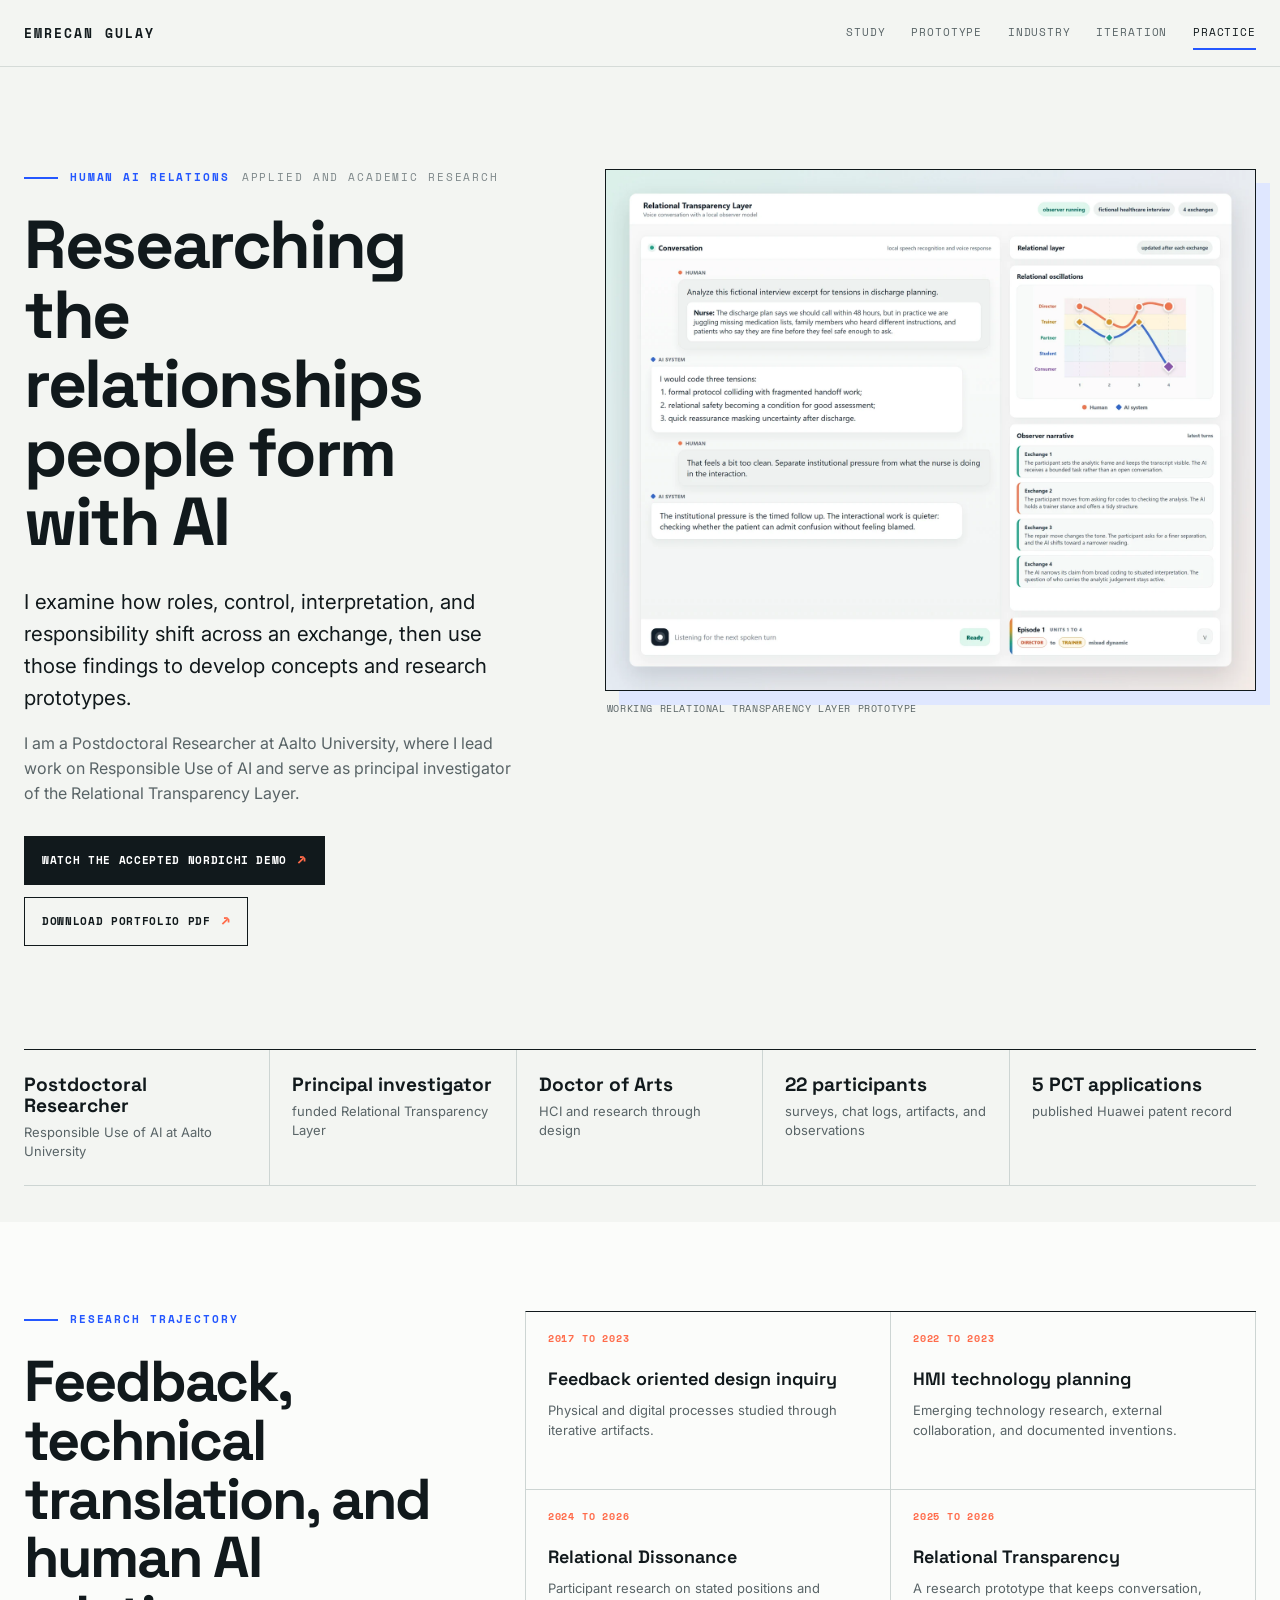
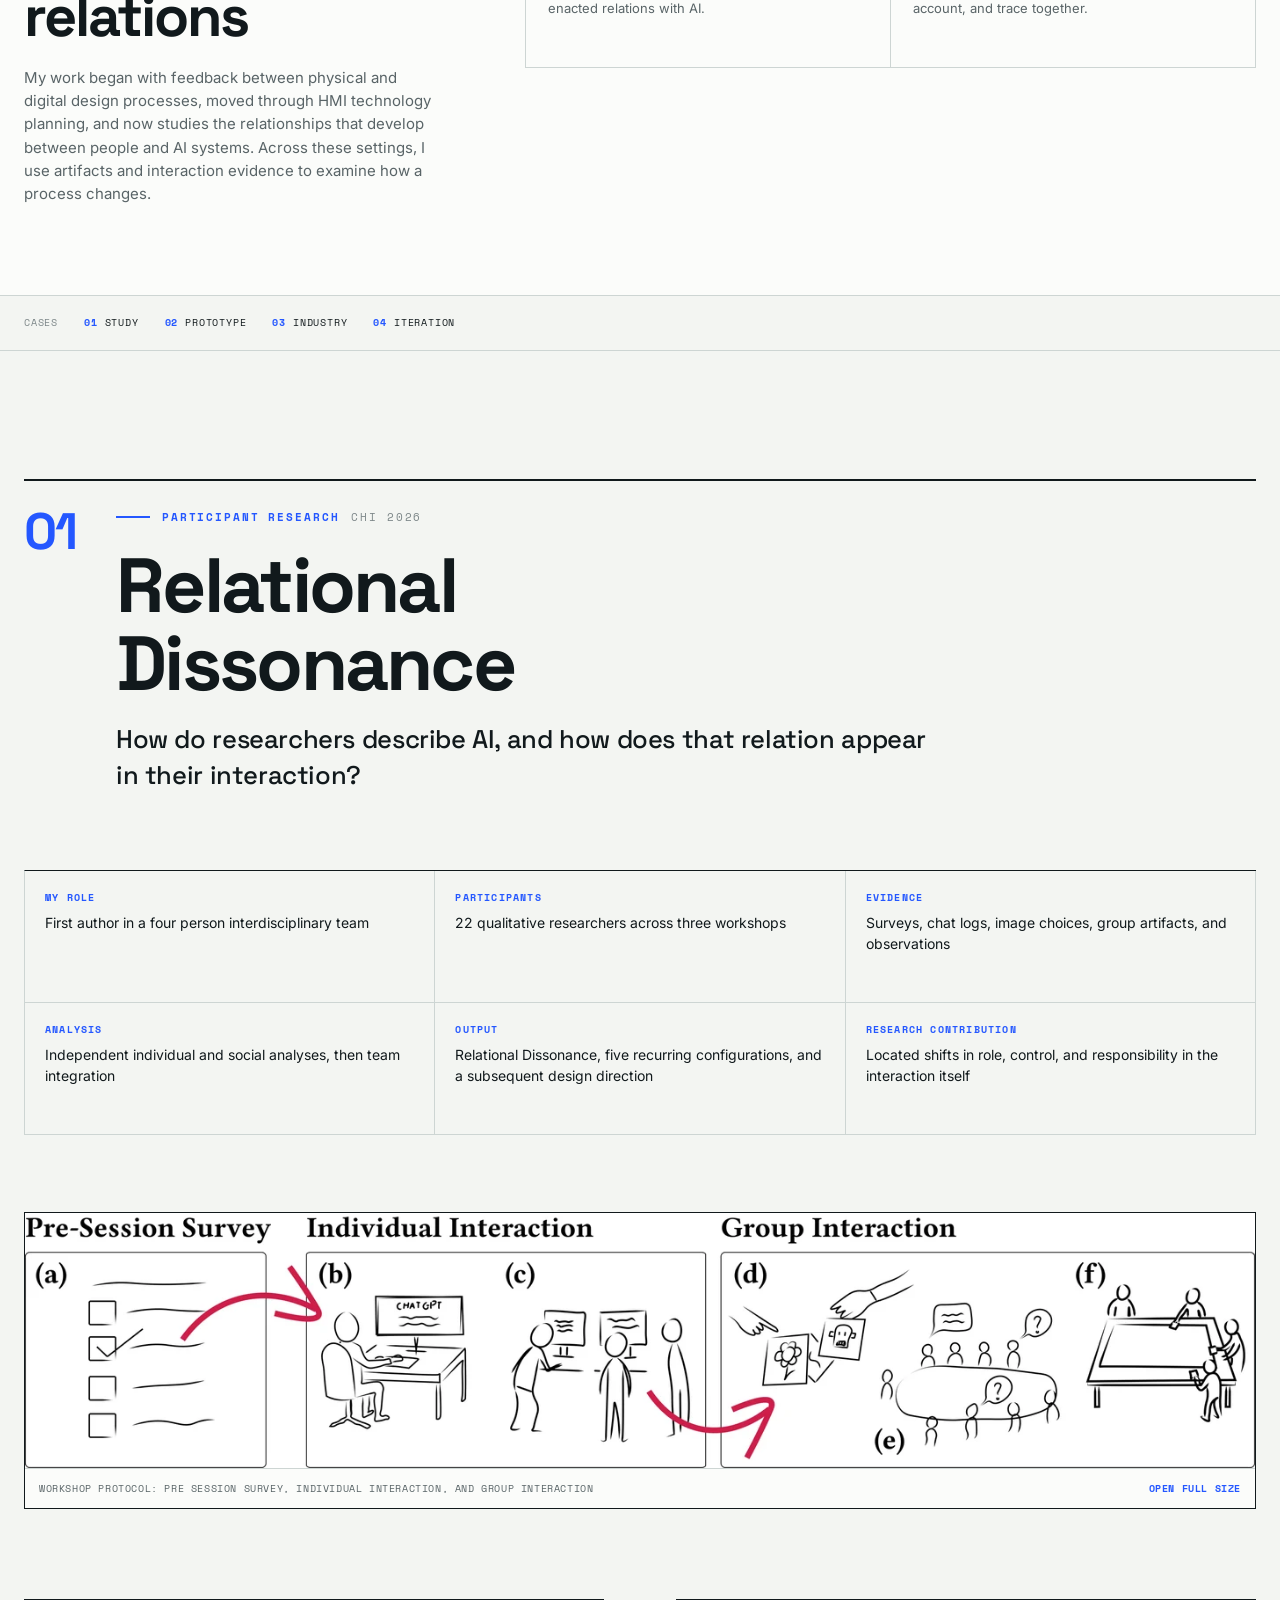
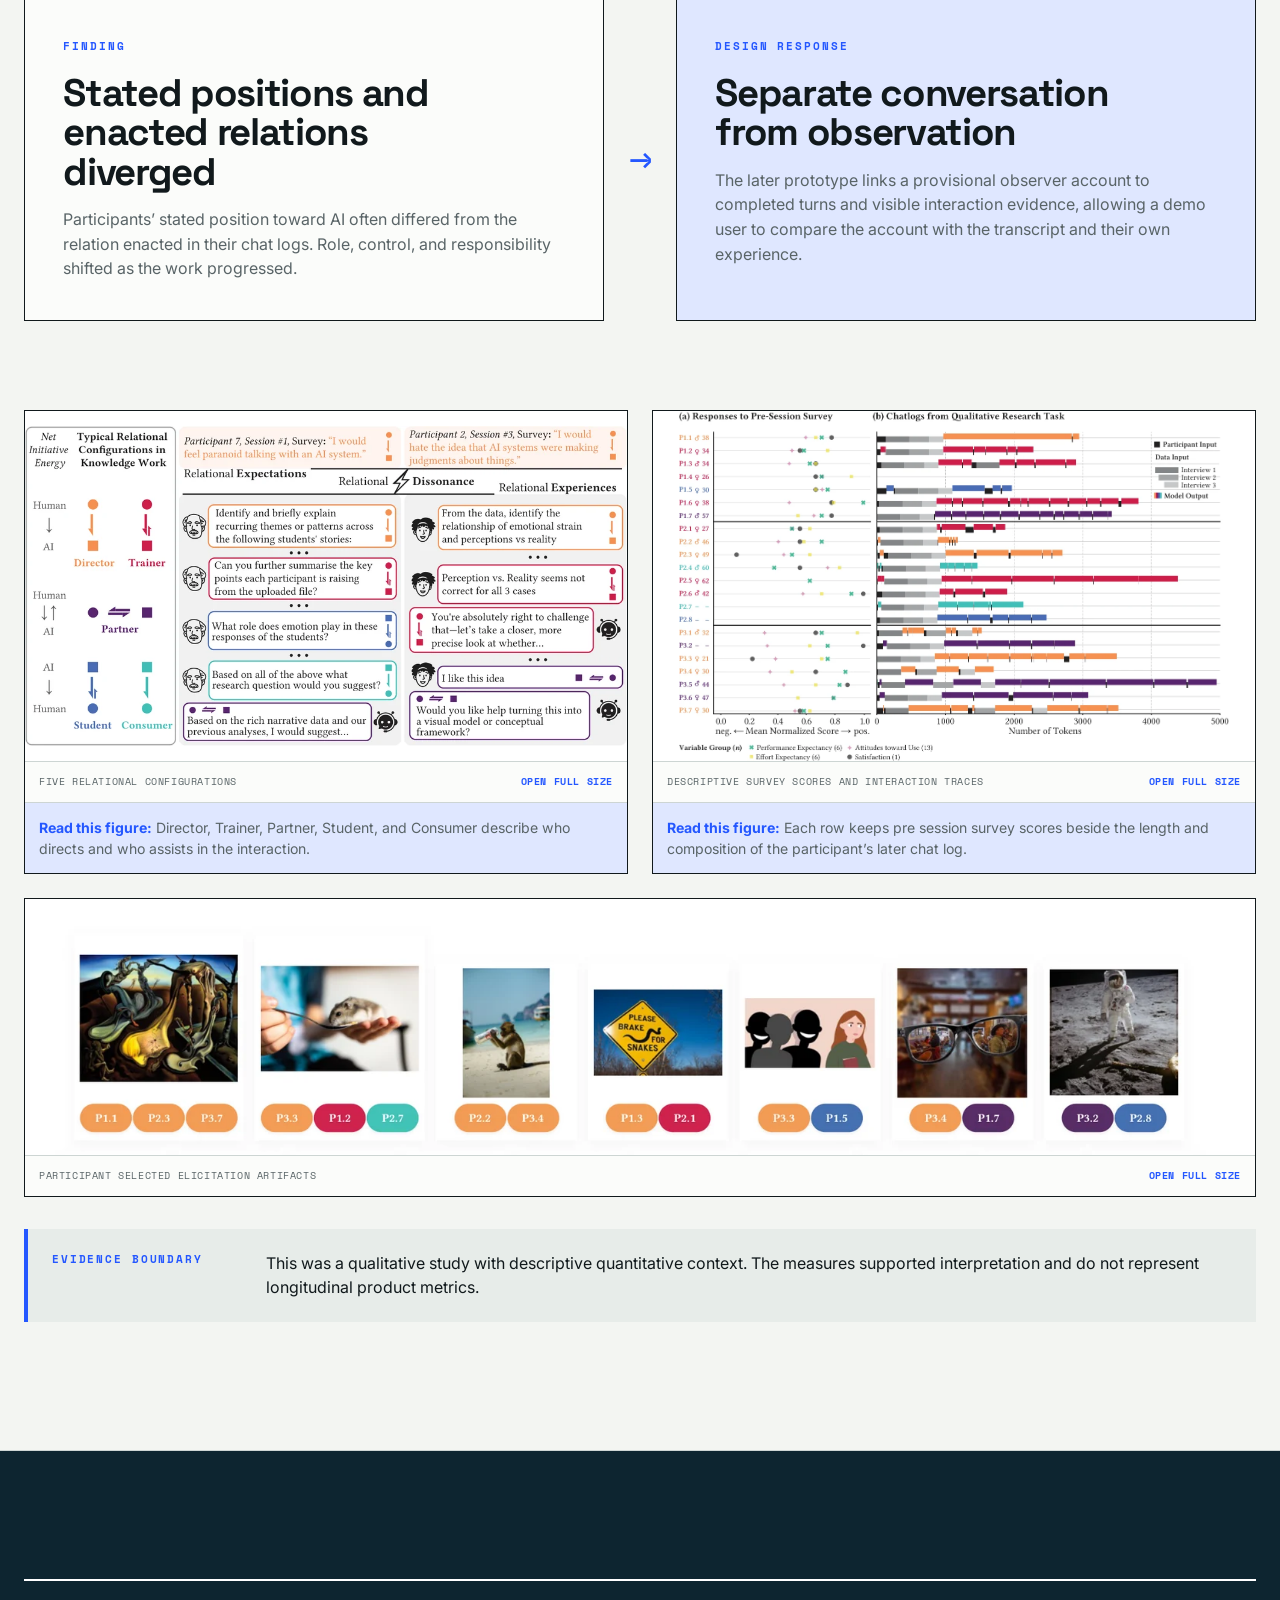
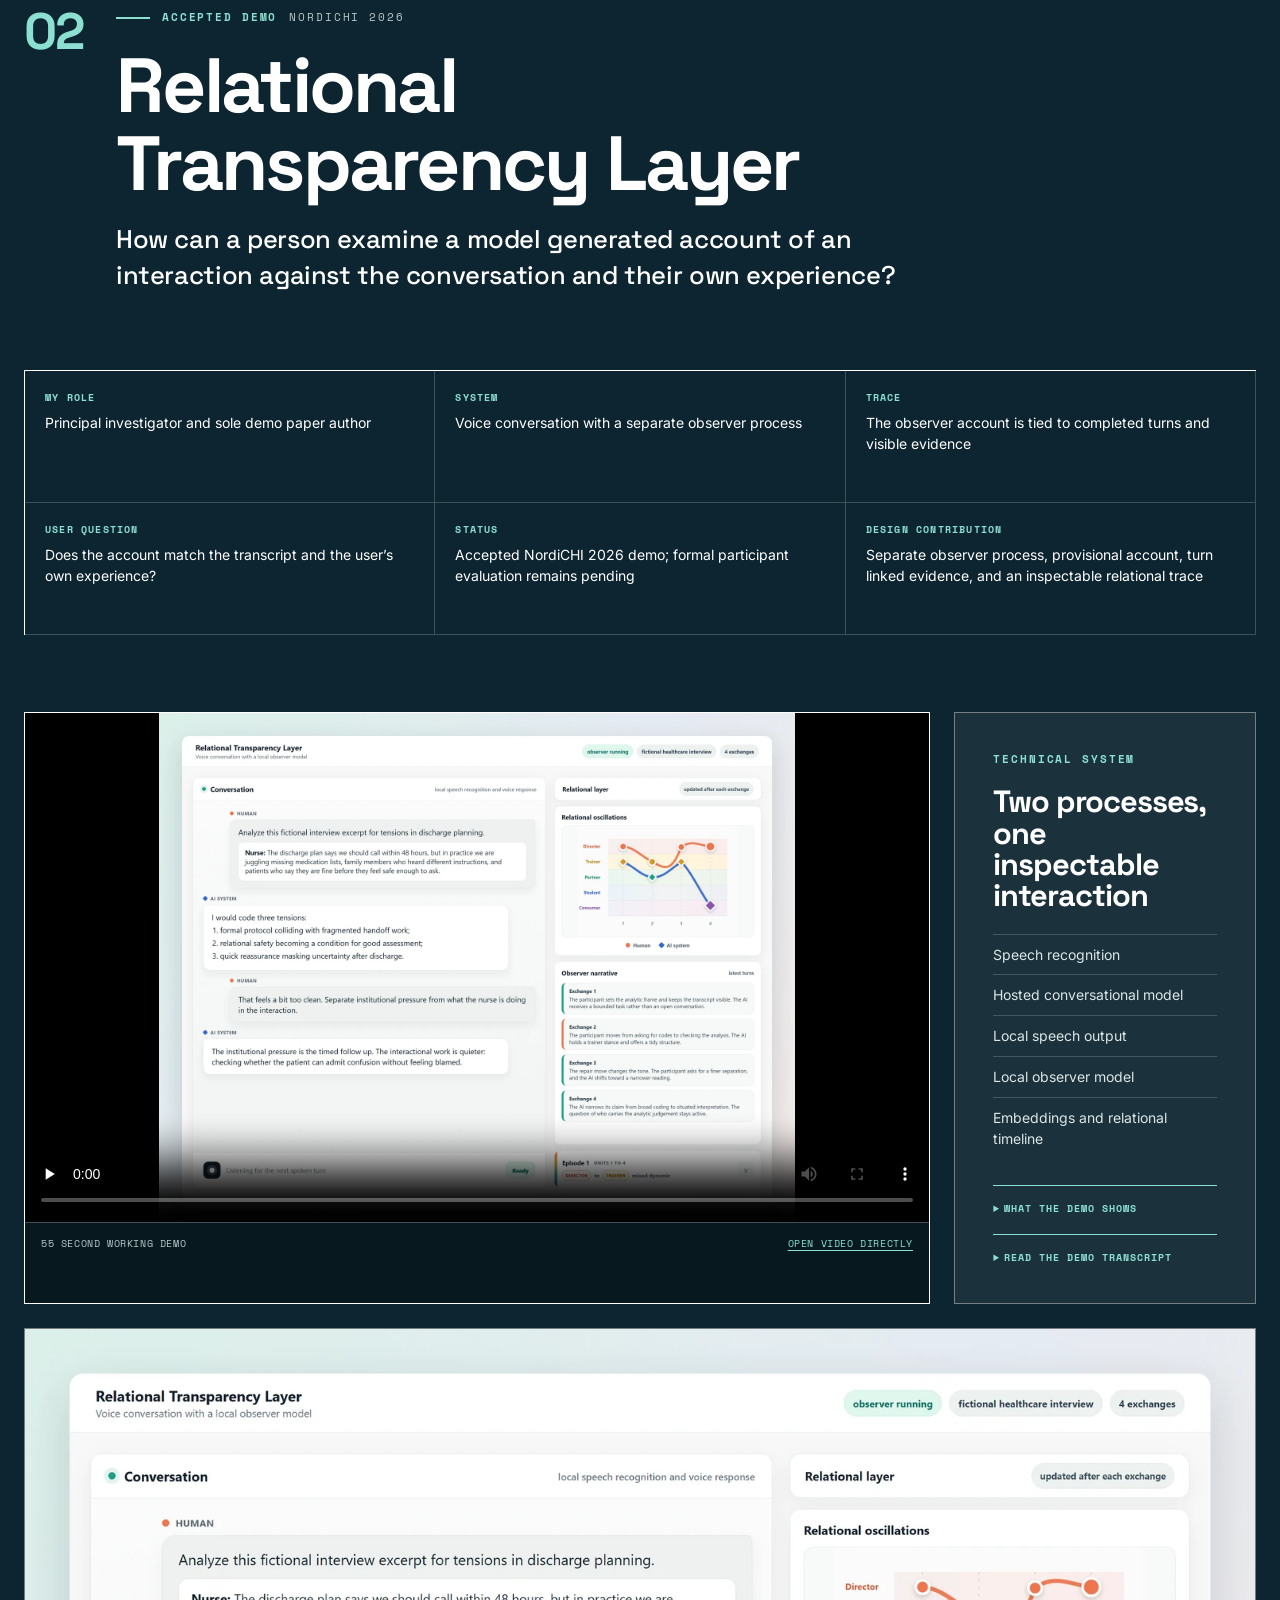
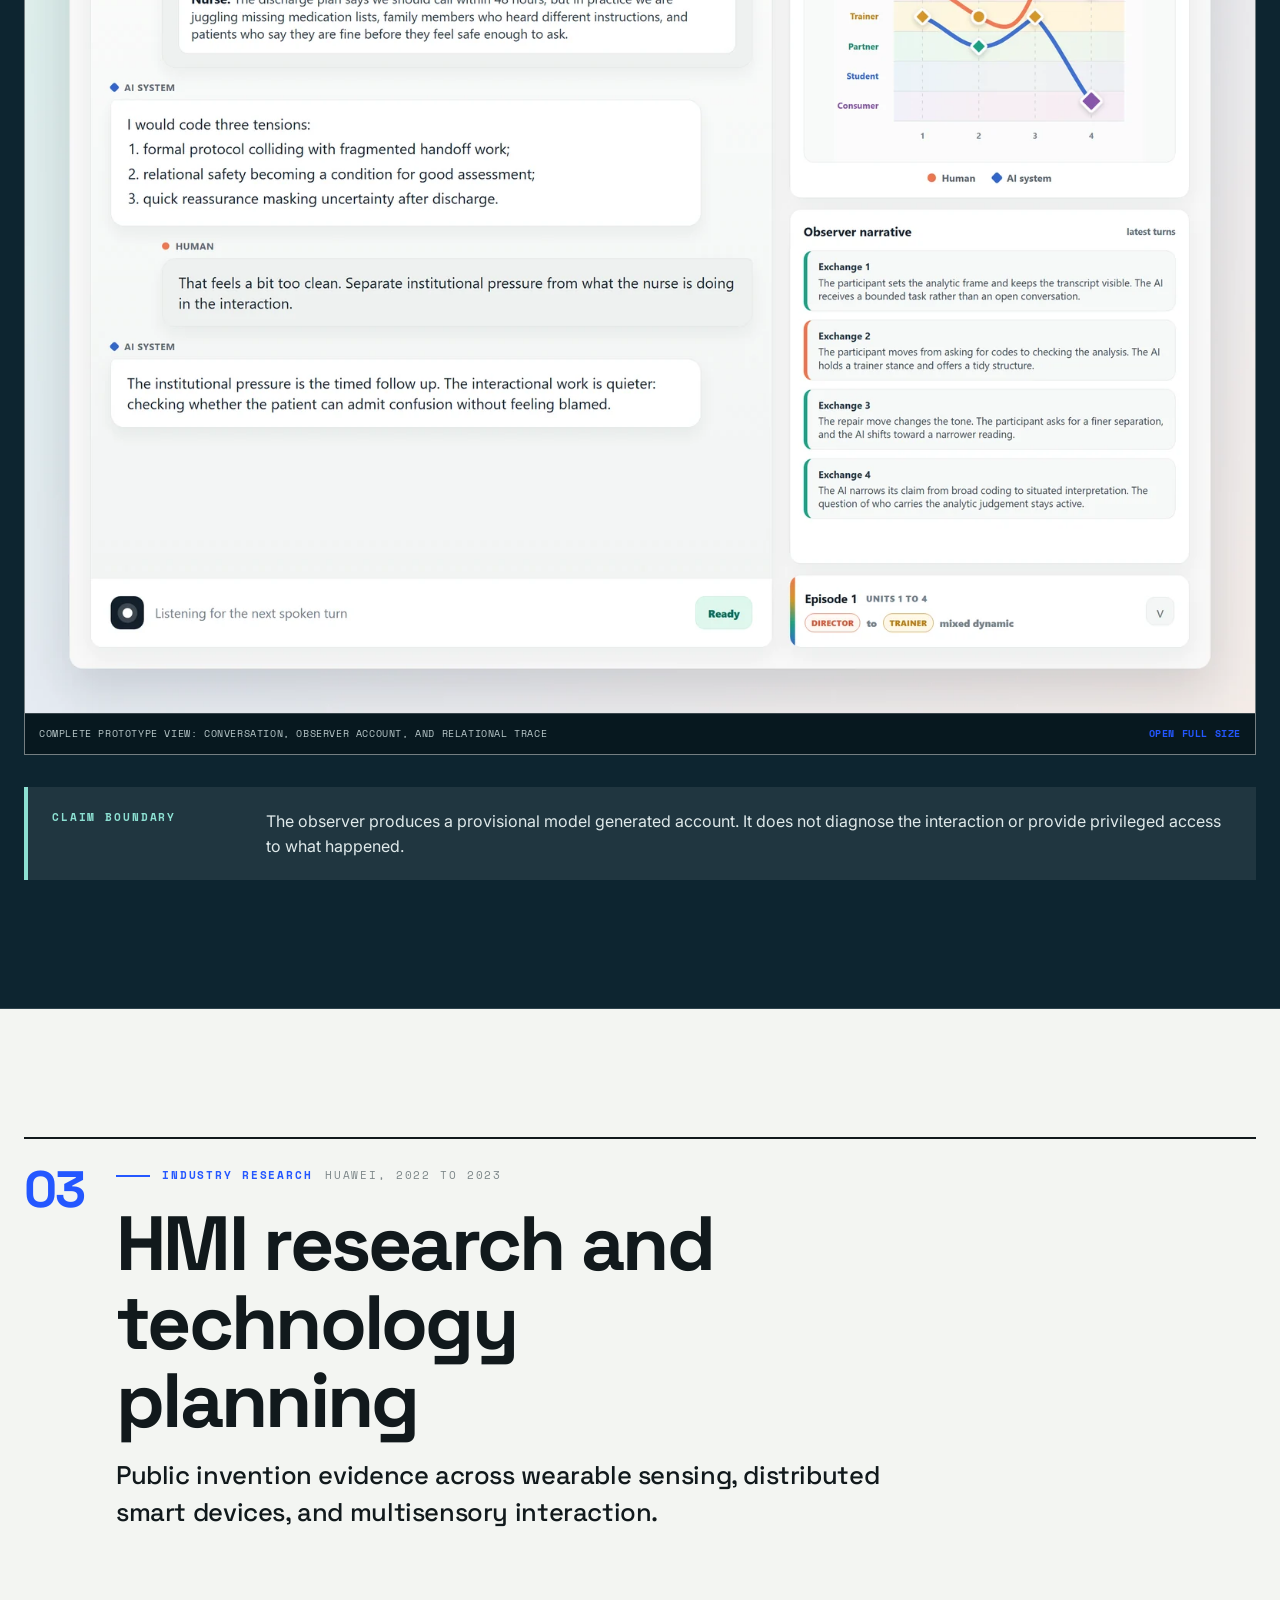
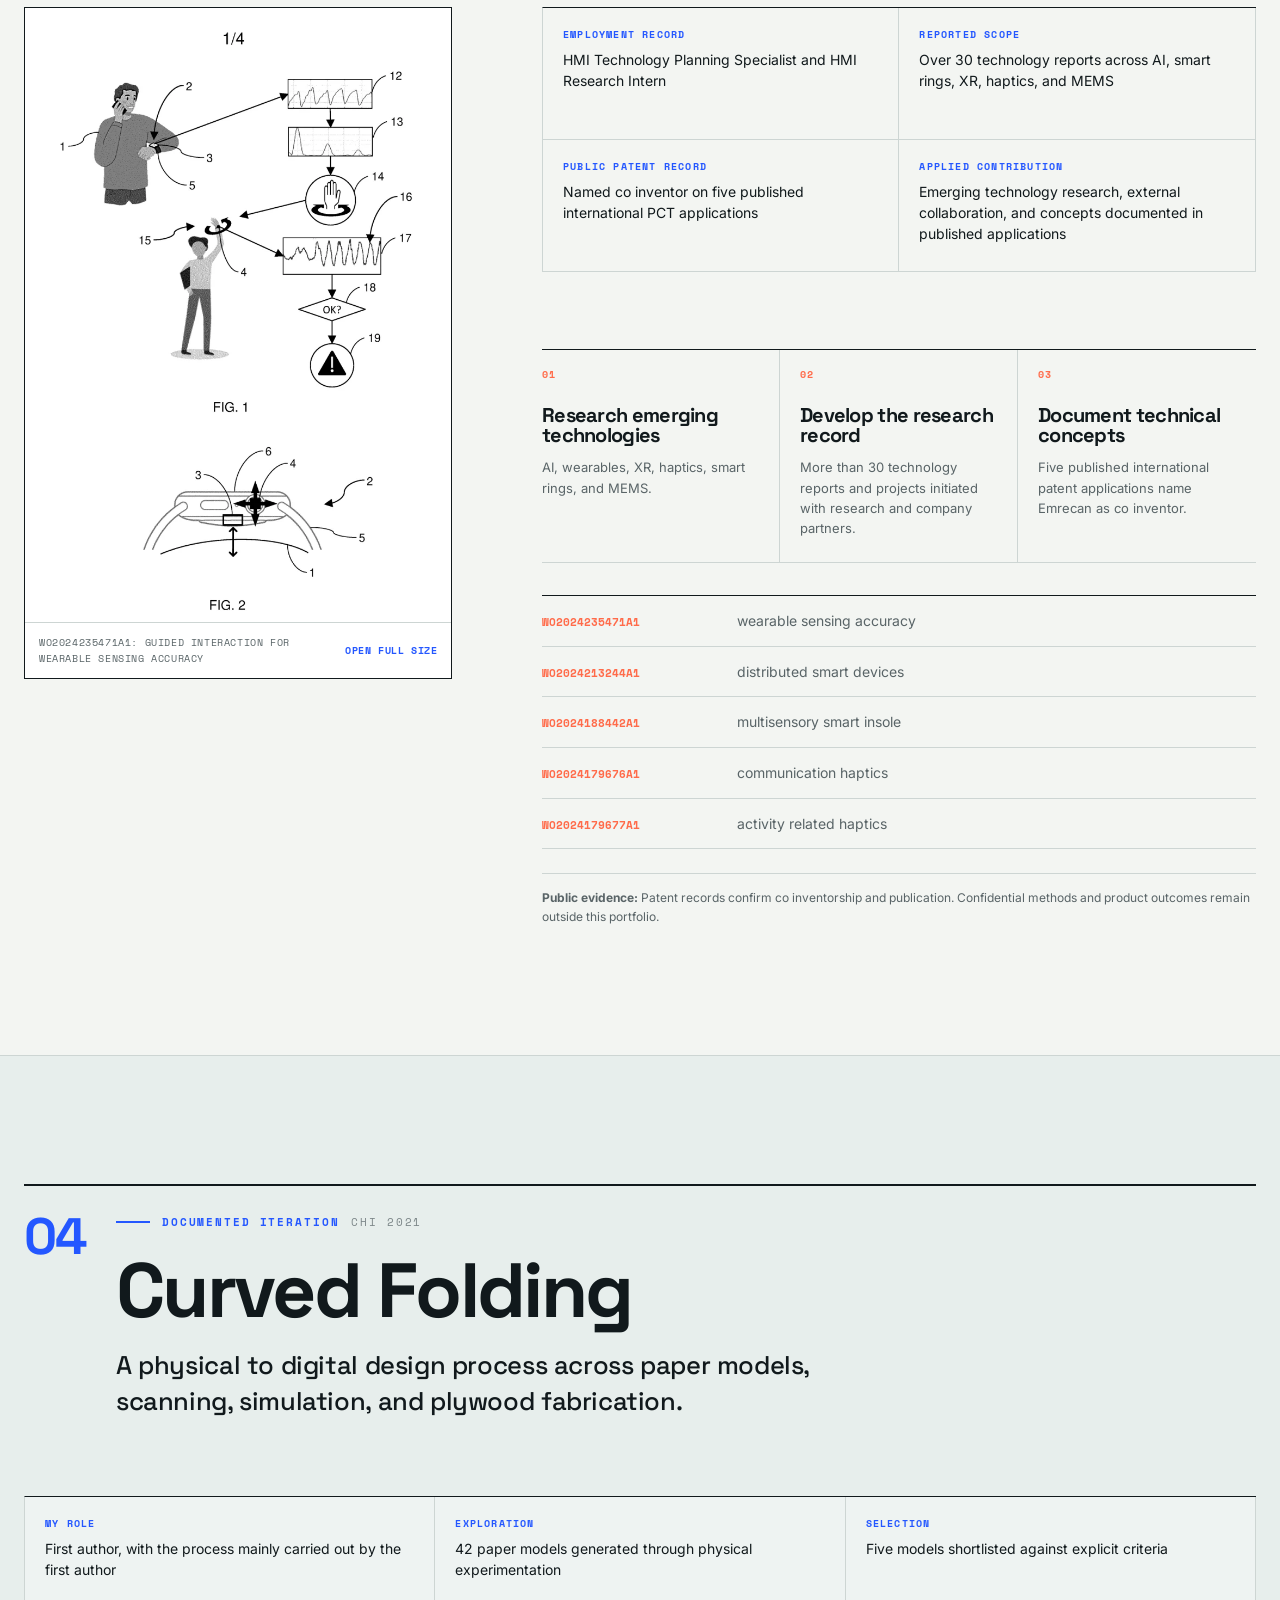
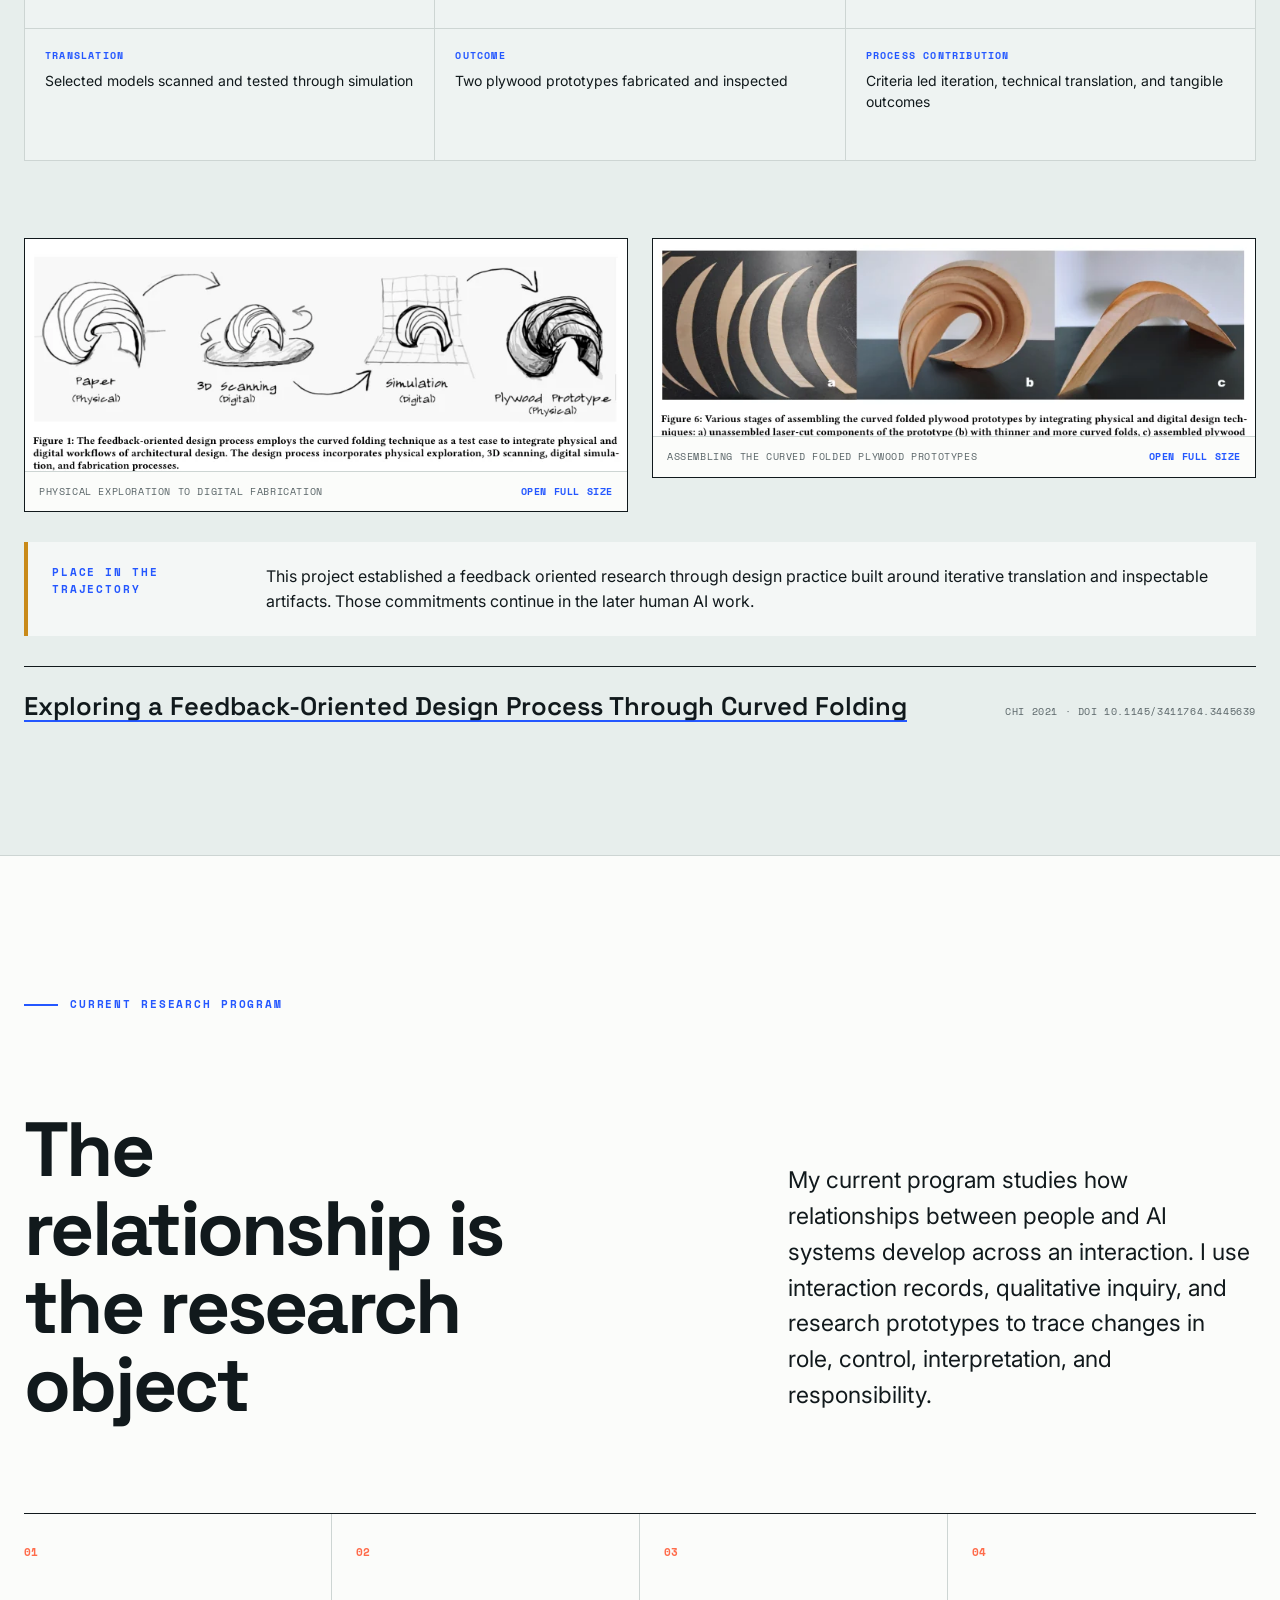
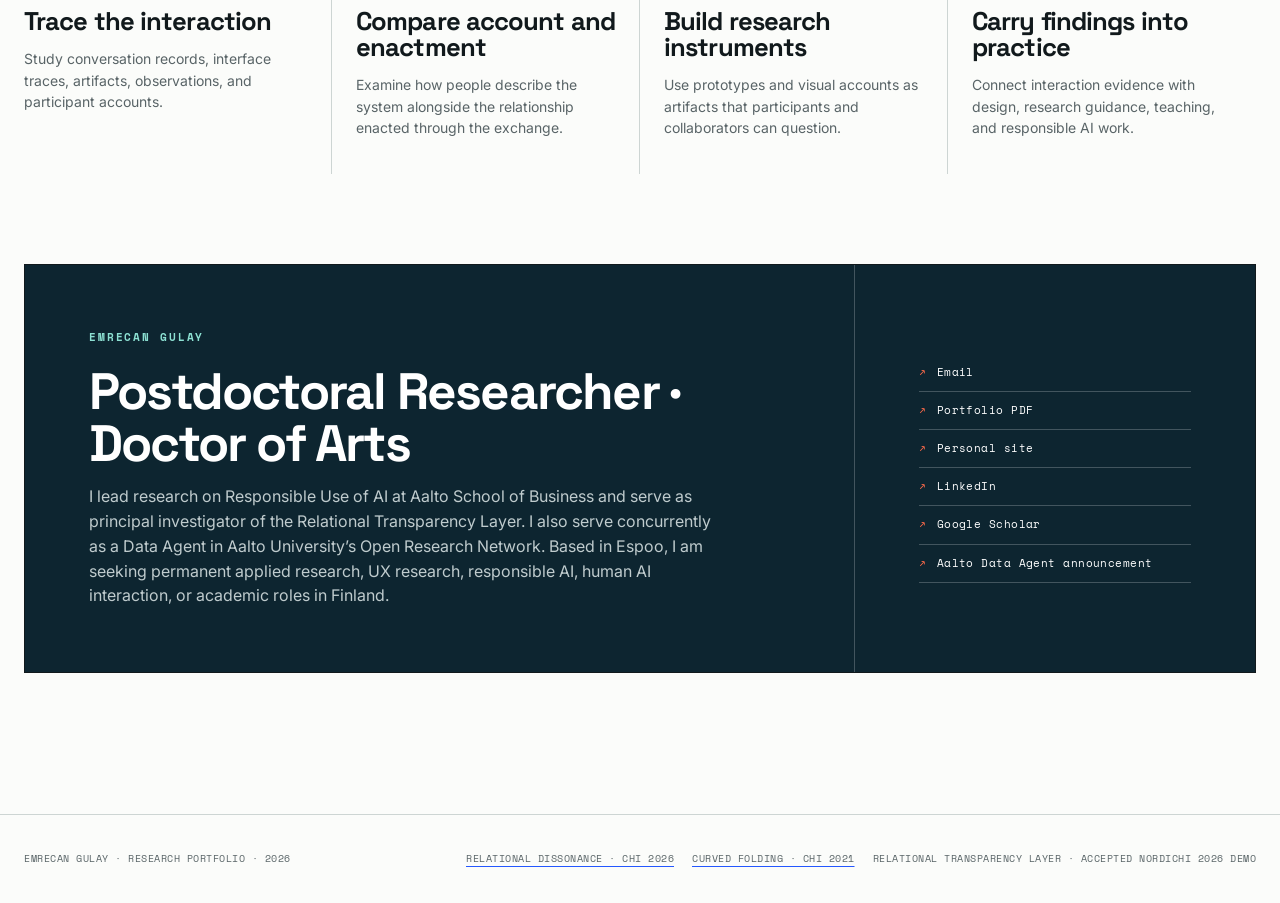
==== commit e79697cc: "Strengthen research portfolio trajectory" ====
--- a/index.html
+++ b/index.html
@@ -3,14 +3,14 @@
 <head>
   <meta charset="utf-8">
   <meta name="viewport" content="width=device-width, initial-scale=1">
-  <title>Emrecan Gulay | Research Portfolio</title>
-  <meta name="description" content="Research on human AI interaction, relational dynamics, inspectable AI systems, technology planning, and research through design.">
+  <title>Emrecan Gulay | Human AI Relations Research Portfolio</title>
+  <meta name="description" content="Research on the relationships people form with AI systems, combining interaction evidence, qualitative inquiry, research prototypes, technology planning, and research through design.">
   <meta name="author" content="Emrecan Gulay">
   <meta name="theme-color" content="#0d2530">
   <link rel="canonical" href="https://emrecan713.github.io/research-portfolio/">
   <meta property="og:type" content="website">
-  <meta property="og:title" content="Emrecan Gulay | Research Portfolio">
-  <meta property="og:description" content="Applied and academic research across human AI interaction, inspectable systems, technology planning, and research through design.">
+  <meta property="og:title" content="Emrecan Gulay | Human AI Relations Research Portfolio">
+  <meta property="og:description" content="A research trajectory across feedback oriented design, HMI technology planning, human AI relations, and inspectable research prototypes.">
   <meta property="og:url" content="https://emrecan713.github.io/research-portfolio/">
   <meta property="og:image" content="https://emrecan713.github.io/research-portfolio/assets/images/rtl-poster.webp">
   <meta name="twitter:card" content="summary_large_image">
@@ -46,12 +46,12 @@
     <section class="hero" id="top">
       <div class="shell hero-grid">
         <div class="hero-copy" data-reveal>
-          <p class="eyebrow">Applied and academic research <span>2026</span></p>
-          <h1>Research for complex AI and interactive systems</h1>
-          <p class="hero-lead">I study how people and AI systems shape an interaction, then use the findings to develop concepts, prototypes, and research directions.</p>
-          <p class="hero-context">My work spans qualitative inquiry, research through design, prototype development, and technology planning.</p>
+          <p class="eyebrow">Human AI relations <span>Applied and academic research</span></p>
+          <h1>Researching the relationships people form with AI</h1>
+          <p class="hero-lead">I examine how roles, control, interpretation, and responsibility shift across an exchange, then use those findings to develop concepts and research prototypes.</p>
+          <p class="hero-context">I am a Postdoctoral Researcher at Aalto University, where I lead work on Responsible Use of AI and serve as principal investigator of the Relational Transparency Layer.</p>
           <div class="hero-actions" role="group" aria-label="Portfolio actions">
-            <a class="button button-primary" href="#prototype">Watch the 55 second demo</a>
+            <a class="button button-primary" href="#prototype">Watch the accepted NordiCHI demo</a>
             <a class="button button-secondary" href="assets/documents/Emrecan_Gulay_Research_Portfolio.pdf">Download portfolio PDF</a>
           </div>
         </div>
@@ -65,11 +65,27 @@
       </div>
 
       <div class="shell proof-strip" role="group" aria-label="Portfolio evidence at a glance" data-reveal>
-        <div><strong>22</strong><span>research participants</span></div>
-        <div><strong>Mixed evidence</strong><span>surveys, chat logs, artifacts, observations</span></div>
-        <div><strong>Working prototype</strong><span>voice interaction with a separate observer</span></div>
+        <div><strong>Postdoctoral Researcher</strong><span>Responsible Use of AI at Aalto University</span></div>
+        <div><strong>Principal investigator</strong><span>funded Relational Transparency Layer</span></div>
+        <div><strong>Doctor of Arts</strong><span>HCI and research through design</span></div>
+        <div><strong>22 participants</strong><span>surveys, chat logs, artifacts, and observations</span></div>
         <div><strong>5 PCT applications</strong><span>published Huawei patent record</span></div>
-        <div><strong>Data Agent</strong><span>Aalto research data support</span></div>
+      </div>
+    </section>
+
+    <section class="trajectory-section" aria-labelledby="trajectory-title">
+      <div class="shell trajectory-layout">
+        <header data-reveal>
+          <p class="eyebrow">Research trajectory</p>
+          <h2 id="trajectory-title">Feedback, technical translation, and human AI relations</h2>
+          <p>My work began with feedback between physical and digital design processes, moved through HMI technology planning, and now studies the relationships that develop between people and AI systems. Across these settings, I use artifacts and interaction evidence to examine how a process changes.</p>
+        </header>
+        <ol class="trajectory-grid" data-reveal>
+          <li><span>2017 to 2023</span><strong>Feedback oriented design inquiry</strong><p>Physical and digital processes studied through iterative artifacts.</p></li>
+          <li><span>2022 to 2023</span><strong>HMI technology planning</strong><p>Emerging technology research, external collaboration, and documented inventions.</p></li>
+          <li><span>2024 to 2026</span><strong>Relational Dissonance</strong><p>Participant research on stated positions and enacted relations with AI.</p></li>
+          <li><span>2025 to 2026</span><strong>Relational Transparency</strong><p>A research prototype that keeps conversation, account, and trace together.</p></li>
+        </ol>
       </div>
     </section>
 
@@ -99,8 +115,8 @@
           <div><dt>Participants</dt><dd>22 qualitative researchers across three workshops</dd></div>
           <div><dt>Evidence</dt><dd>Surveys, chat logs, image choices, group artifacts, and observations</dd></div>
           <div><dt>Analysis</dt><dd>Independent individual and social analyses, then team integration</dd></div>
-          <div><dt>Output</dt><dd>Five relational configurations and a subsequent design direction</dd></div>
-          <div><dt>Research contribution</dt><dd>Mental models, role shifts, control, trust, and responsibility</dd></div>
+          <div><dt>Output</dt><dd>Relational Dissonance, five recurring configurations, and a subsequent design direction</dd></div>
+          <div><dt>Research contribution</dt><dd>Located shifts in role, control, and responsibility in the interaction itself</dd></div>
         </dl>
 
         <figure class="figure-wide" data-reveal>
@@ -129,12 +145,14 @@
             <a class="zoomable" href="assets/images/dissonance-configurations.webp" target="_blank" rel="noopener">
               <img src="assets/images/dissonance-configurations.webp" width="1000" height="531" decoding="async" alt="Five relational configurations identified across human and AI roles in knowledge work.">
             </a>
+            <p class="figure-takeaway"><strong>Read this figure:</strong> Director, Trainer, Partner, Student, and Consumer describe who directs and who assists in the interaction.</p>
             <figcaption><span>Five relational configurations</span><span class="zoom-label">Open full size</span></figcaption>
           </figure>
           <figure data-reveal>
             <a class="zoomable" href="assets/images/dissonance-evidence.webp" target="_blank" rel="noopener">
               <img src="assets/images/dissonance-evidence.webp" width="1293" height="824" decoding="async" alt="Pre session survey scores and chat log token counts used as descriptive quantitative evidence.">
             </a>
+            <p class="figure-takeaway"><strong>Read this figure:</strong> Each row keeps pre session survey scores beside the length and composition of the participant’s later chat log.</p>
             <figcaption><span>Descriptive survey scores and interaction traces</span><span class="zoom-label">Open full size</span></figcaption>
           </figure>
           <figure class="span-two" data-reveal>
@@ -157,9 +175,9 @@
         <header class="case-header" data-reveal>
           <p class="case-number">02</p>
           <div>
-            <p class="eyebrow">Working prototype <span>NordiCHI 2026, to appear</span></p>
+            <p class="eyebrow">Accepted demo <span>NordiCHI 2026</span></p>
             <h2>Relational Transparency Layer</h2>
-            <p class="case-question">A voice based desktop prototype that places the conversation, a provisional model account, and relational indicators in one inspectable view.</p>
+            <p class="case-question">How can a person examine a model generated account of an interaction against the conversation and their own experience?</p>
           </div>
         </header>
 
@@ -168,8 +186,8 @@
           <div><dt>System</dt><dd>Voice conversation with a separate observer process</dd></div>
           <div><dt>Trace</dt><dd>The observer account is tied to completed turns and visible evidence</dd></div>
           <div><dt>User question</dt><dd>Does the account match the transcript and the user’s own experience?</dd></div>
-          <div><dt>Status</dt><dd>Working demo, with formal participant evaluation still pending</dd></div>
-          <div><dt>Design contribution</dt><dd>Agent behaviour, handoffs, errors, recovery, and inspectability</dd></div>
+          <div><dt>Status</dt><dd>Accepted NordiCHI 2026 demo; formal participant evaluation remains pending</dd></div>
+          <div><dt>Design contribution</dt><dd>Separate observer process, provisional account, turn linked evidence, and an inspectable relational trace</dd></div>
         </dl>
 
         <div class="demo-layout">
@@ -264,10 +282,16 @@
           <div>
             <dl class="case-facts compact" data-reveal>
               <div><dt>Employment record</dt><dd>HMI Technology Planning Specialist and HMI Research Intern</dd></div>
-              <div><dt>Reported scope</dt><dd>30 plus technology reports and collaboration across research and company partners</dd></div>
+              <div><dt>Reported scope</dt><dd>Over 30 technology reports across AI, smart rings, XR, haptics, and MEMS</dd></div>
               <div><dt>Public patent record</dt><dd>Named co inventor on five published international PCT applications</dd></div>
-              <div><dt>Applied contribution</dt><dd>Technical concepts, cross domain work, and research translated into documented inventions</dd></div>
+              <div><dt>Applied contribution</dt><dd>Emerging technology research, external collaboration, and concepts documented in published applications</dd></div>
             </dl>
+
+            <div class="practice-sequence" data-reveal role="group" aria-label="Huawei research practice">
+              <article><span>01</span><h3>Research emerging technologies</h3><p>AI, wearables, XR, haptics, smart rings, and MEMS.</p></article>
+              <article><span>02</span><h3>Develop the research record</h3><p>More than 30 technology reports and projects initiated with research and company partners.</p></article>
+              <article><span>03</span><h3>Document technical concepts</h3><p>Five published international patent applications name Emrecan as co inventor.</p></article>
+            </div>
 
             <div class="patent-list" data-reveal>
               <a href="https://patents.google.com/patent/WO2024235471A1/en" target="_blank" rel="noopener"><b>WO2024235471A1</b><span>wearable sensing accuracy</span></a>
@@ -277,9 +301,8 @@
               <a href="https://patents.google.com/patent/WO2024179677A1/en" target="_blank" rel="noopener"><b>WO2024179677A1</b><span>activity related haptics</span></a>
             </div>
 
-            <aside class="evidence-note" aria-label="Huawei evidence boundary" data-reveal>
-              <p class="signal">Evidence boundary</p>
-              <p>Public records confirm co inventorship and publication of the five PCT applications. Specific research methods, decision authority, implementation, adoption, and product outcomes are unclaimed.</p>
+            <aside class="evidence-footnote" aria-label="Huawei public evidence" data-reveal>
+              <p><strong>Public evidence:</strong> Patent records confirm co inventorship and publication. Confidential methods and product outcomes remain outside this portfolio.</p>
             </aside>
           </div>
         </div>
@@ -321,6 +344,11 @@
           </figure>
         </div>
 
+        <aside class="trajectory-note" aria-label="Curved Folding trajectory" data-reveal>
+          <p class="signal">Place in the trajectory</p>
+          <p>This project established a feedback oriented research through design practice built around iterative translation and inspectable artifacts. Those commitments continue in the later human AI work.</p>
+        </aside>
+
         <p class="publication-link" data-reveal>
           <a href="https://doi.org/10.1145/3411764.3445639" target="_blank" rel="noopener">Exploring a Feedback-Oriented Design Process Through Curved Folding</a>
           <span>CHI 2021 · DOI 10.1145/3411764.3445639</span>
@@ -331,23 +359,23 @@
     <section class="fit-section" id="practice">
       <div class="shell">
         <header class="fit-heading" data-reveal>
-          <p class="eyebrow">Research practice</p>
-          <h2>From interaction evidence to research direction</h2>
-          <p>I work across applied and academic settings where AI behaviour, handoffs, errors, repair, and responsibility need careful study.</p>
+          <p class="eyebrow">Current research program</p>
+          <h2>The relationship is the research object</h2>
+          <p>My current program studies how relationships between people and AI systems develop across an interaction. I use interaction records, qualitative inquiry, and research prototypes to trace changes in role, control, interpretation, and responsibility.</p>
         </header>
 
         <div class="fit-grid" data-reveal>
-          <article><span>01</span><h3>Frame the phenomenon</h3><p>Work with participants to understand settings, expectations, role shifts, and uncertain conditions.</p></article>
-          <article><span>02</span><h3>Build the evidence base</h3><p>Combine interviews, workshops, surveys, chat logs, artifacts, observations, and prototype evaluation.</p></article>
-          <article><span>03</span><h3>Develop inspectable artifacts</h3><p>Create concepts, prototypes, and visual accounts that collaborators can examine and question.</p></article>
-          <article><span>04</span><h3>Connect research and practice</h3><p>Carry findings across interdisciplinary, technical, organizational, and academic settings.</p></article>
+          <article><span>01</span><h3>Trace the interaction</h3><p>Study conversation records, interface traces, artifacts, observations, and participant accounts.</p></article>
+          <article><span>02</span><h3>Compare account and enactment</h3><p>Examine how people describe the system alongside the relationship enacted through the exchange.</p></article>
+          <article><span>03</span><h3>Build research instruments</h3><p>Use prototypes and visual accounts as artifacts that participants and collaborators can question.</p></article>
+          <article><span>04</span><h3>Carry findings into practice</h3><p>Connect interaction evidence with design, research guidance, teaching, and responsible AI work.</p></article>
         </div>
 
         <div class="contact-card" id="contact" data-reveal>
           <div>
             <p class="signal">Emrecan Gulay</p>
-            <h2>Doctor of Arts · Espoo, Finland</h2>
-            <p>Based in Espoo and seeking permanent applied research, UX research, responsible AI, human AI interaction, or academic roles in Finland. I also serve as a Data Agent at Aalto University School of Business.</p>
+            <h2>Postdoctoral Researcher · Doctor of Arts</h2>
+            <p>I lead research on Responsible Use of AI at Aalto School of Business and serve as principal investigator of the Relational Transparency Layer. I also serve concurrently as a Data Agent in Aalto University’s Open Research Network. Based in Espoo, I am seeking permanent applied research, UX research, responsible AI, human AI interaction, or academic roles in Finland.</p>
           </div>
           <div class="contact-links">
             <a href="mailto:emrecan.gulay@aalto.fi">Email</a>
@@ -368,6 +396,7 @@
       <span>
         <a href="https://doi.org/10.1145/3772318.3791180" target="_blank" rel="noopener">Relational Dissonance · CHI 2026</a>
         <a href="https://doi.org/10.1145/3411764.3445639" target="_blank" rel="noopener">Curved Folding · CHI 2021</a>
+        <span>Relational Transparency Layer · accepted NordiCHI 2026 demo</span>
       </span>
     </div>
   </footer>
--- a/css/style.css
+++ b/css/style.css
@@ -9,6 +9,7 @@
   --navy: #0d2530;
   --blue: #2457ff;
   --coral: #ff6b4a;
+  --gold: #c98a19;
   --mint: #8ce0d2;
   --soft-blue: #dfe7ff;
   --max: 1360px;
@@ -409,6 +410,71 @@
   line-height: 1.45;
 }
 
+.trajectory-section {
+  padding: clamp(62px, 7vw, 104px) 0;
+  border-bottom: 1px solid var(--line);
+  background: var(--paper-raised);
+}
+
+.trajectory-layout {
+  display: grid;
+  grid-template-columns: minmax(280px, .72fr) minmax(0, 1.28fr);
+  gap: clamp(42px, 7vw, 104px);
+  align-items: start;
+}
+
+.trajectory-layout header h2 {
+  max-width: 13ch;
+  margin: 24px 0 20px;
+  font-size: clamp(2.5rem, 4.5vw, 4.6rem);
+}
+
+.trajectory-layout header > p:last-child {
+  max-width: 56ch;
+  margin-bottom: 0;
+  color: var(--muted);
+  font-size: 15px;
+}
+
+.trajectory-grid {
+  display: grid;
+  grid-template-columns: repeat(2, minmax(0, 1fr));
+  margin: 0;
+  padding: 0;
+  border-top: 1px solid var(--ink);
+  border-left: 1px solid var(--line);
+  list-style: none;
+}
+
+.trajectory-grid li {
+  min-height: 178px;
+  padding: 22px;
+  border-right: 1px solid var(--line);
+  border-bottom: 1px solid var(--line);
+}
+
+.trajectory-grid span,
+.practice-sequence span {
+  display: block;
+  margin-bottom: 25px;
+  color: var(--coral);
+  font: 700 10px/1 var(--mono);
+  letter-spacing: .08em;
+  text-transform: uppercase;
+}
+
+.trajectory-grid strong {
+  display: block;
+  margin-bottom: 10px;
+  font: 650 1.12rem/1.15 var(--display);
+}
+
+.trajectory-grid p {
+  margin: 0;
+  color: var(--muted);
+  font-size: 13px;
+}
+
 .case-rail {
   position: sticky;
   z-index: 60;
@@ -534,6 +600,37 @@
   gap: 16px;
 }
 
+.figure-takeaway {
+  margin: 0;
+  padding: 14px;
+  border-top: 1px solid var(--line);
+  background: var(--soft-blue);
+  color: var(--muted);
+  font-size: .88rem;
+  line-height: 1.5;
+}
+
+.figure-takeaway strong {
+  color: var(--blue);
+}
+
+.study-grid figure {
+  display: flex;
+  flex-direction: column;
+}
+
+.study-grid .zoomable {
+  order: 1;
+}
+
+.study-grid figcaption {
+  order: 2;
+}
+
+.study-grid .figure-takeaway {
+  order: 3;
+}
+
 .decision-chain {
   display: grid;
   grid-template-columns: 1fr 72px 1fr;
@@ -853,6 +950,51 @@
   color: var(--ink);
 }
 
+.practice-sequence {
+  display: grid;
+  grid-template-columns: repeat(3, minmax(0, 1fr));
+  margin: 26px 0 32px;
+  border-top: 1px solid var(--ink);
+  border-bottom: 1px solid var(--line);
+}
+
+.practice-sequence article {
+  min-height: 190px;
+  padding: 20px 20px 24px 0;
+  border-right: 1px solid var(--line);
+}
+
+.practice-sequence article + article {
+  padding-left: 20px;
+}
+
+.practice-sequence article:last-child {
+  border-right: 0;
+}
+
+.practice-sequence h3 {
+  margin: 0 0 12px;
+  font-size: 1.25rem;
+}
+
+.practice-sequence p {
+  margin: 0;
+  color: var(--muted);
+  font-size: 13px;
+}
+
+.evidence-footnote {
+  margin-top: 24px;
+  padding-top: 15px;
+  border-top: 1px solid var(--line);
+  color: var(--muted);
+  font-size: 12px;
+}
+
+.evidence-footnote p {
+  margin: 0;
+}
+
 .soft-section {
   background: #e7eeec;
 }
@@ -885,6 +1027,20 @@
   font: 400 10px/1.5 var(--mono);
   letter-spacing: .06em;
   text-transform: uppercase;
+}
+
+.trajectory-note {
+  display: grid;
+  grid-template-columns: 190px minmax(0, 1fr);
+  gap: 24px;
+  margin-top: 30px;
+  padding: 22px 24px;
+  border-left: 4px solid var(--gold);
+  background: rgb(255 255 255 / 54%);
+}
+
+.trajectory-note p {
+  margin: 0;
 }
 
 .fit-section {
@@ -1032,6 +1188,10 @@
   gap: 18px;
 }
 
+.site-footer .shell > span:last-child > span {
+  color: var(--muted);
+}
+
 .site-footer a {
   text-decoration: underline;
   text-decoration-color: var(--blue);
@@ -1059,6 +1219,14 @@
 
   .proof-strip div:nth-child(n + 4) {
     border-top: 1px solid var(--line);
+  }
+
+  .trajectory-layout {
+    grid-template-columns: 1fr;
+  }
+
+  .trajectory-layout header h2 {
+    max-width: 16ch;
   }
 
   .fit-grid {
@@ -1092,6 +1260,22 @@
 
   .case-facts {
     grid-template-columns: repeat(2, minmax(0, 1fr));
+  }
+
+  .practice-sequence {
+    grid-template-columns: 1fr;
+  }
+
+  .practice-sequence article,
+  .practice-sequence article + article {
+    min-height: auto;
+    padding: 20px 0;
+    border-right: 0;
+    border-bottom: 1px solid var(--line);
+  }
+
+  .practice-sequence article:last-child {
+    border-bottom: 0;
   }
 
   .demo-layout {
@@ -1204,6 +1388,7 @@
   .proof-strip div {
     min-height: 116px;
     padding: 20px 16px 20px 0;
+    border-right: 1px solid var(--line);
   }
 
   .proof-strip div + div {
@@ -1240,6 +1425,22 @@
     font-size: clamp(2.65rem, 12vw, 4.6rem);
   }
 
+  .case-section {
+    padding: 72px 0;
+  }
+
+  .fit-section {
+    padding: 78px 0;
+  }
+
+  .trajectory-grid {
+    grid-template-columns: 1fr;
+  }
+
+  .trajectory-grid li {
+    min-height: auto;
+  }
+
   .decision-chain {
     grid-template-columns: 1fr;
   }
@@ -1262,6 +1463,11 @@
   }
 
   .evidence-note {
+    grid-template-columns: 1fr;
+    gap: 8px;
+  }
+
+  .trajectory-note {
     grid-template-columns: 1fr;
     gap: 8px;
   }
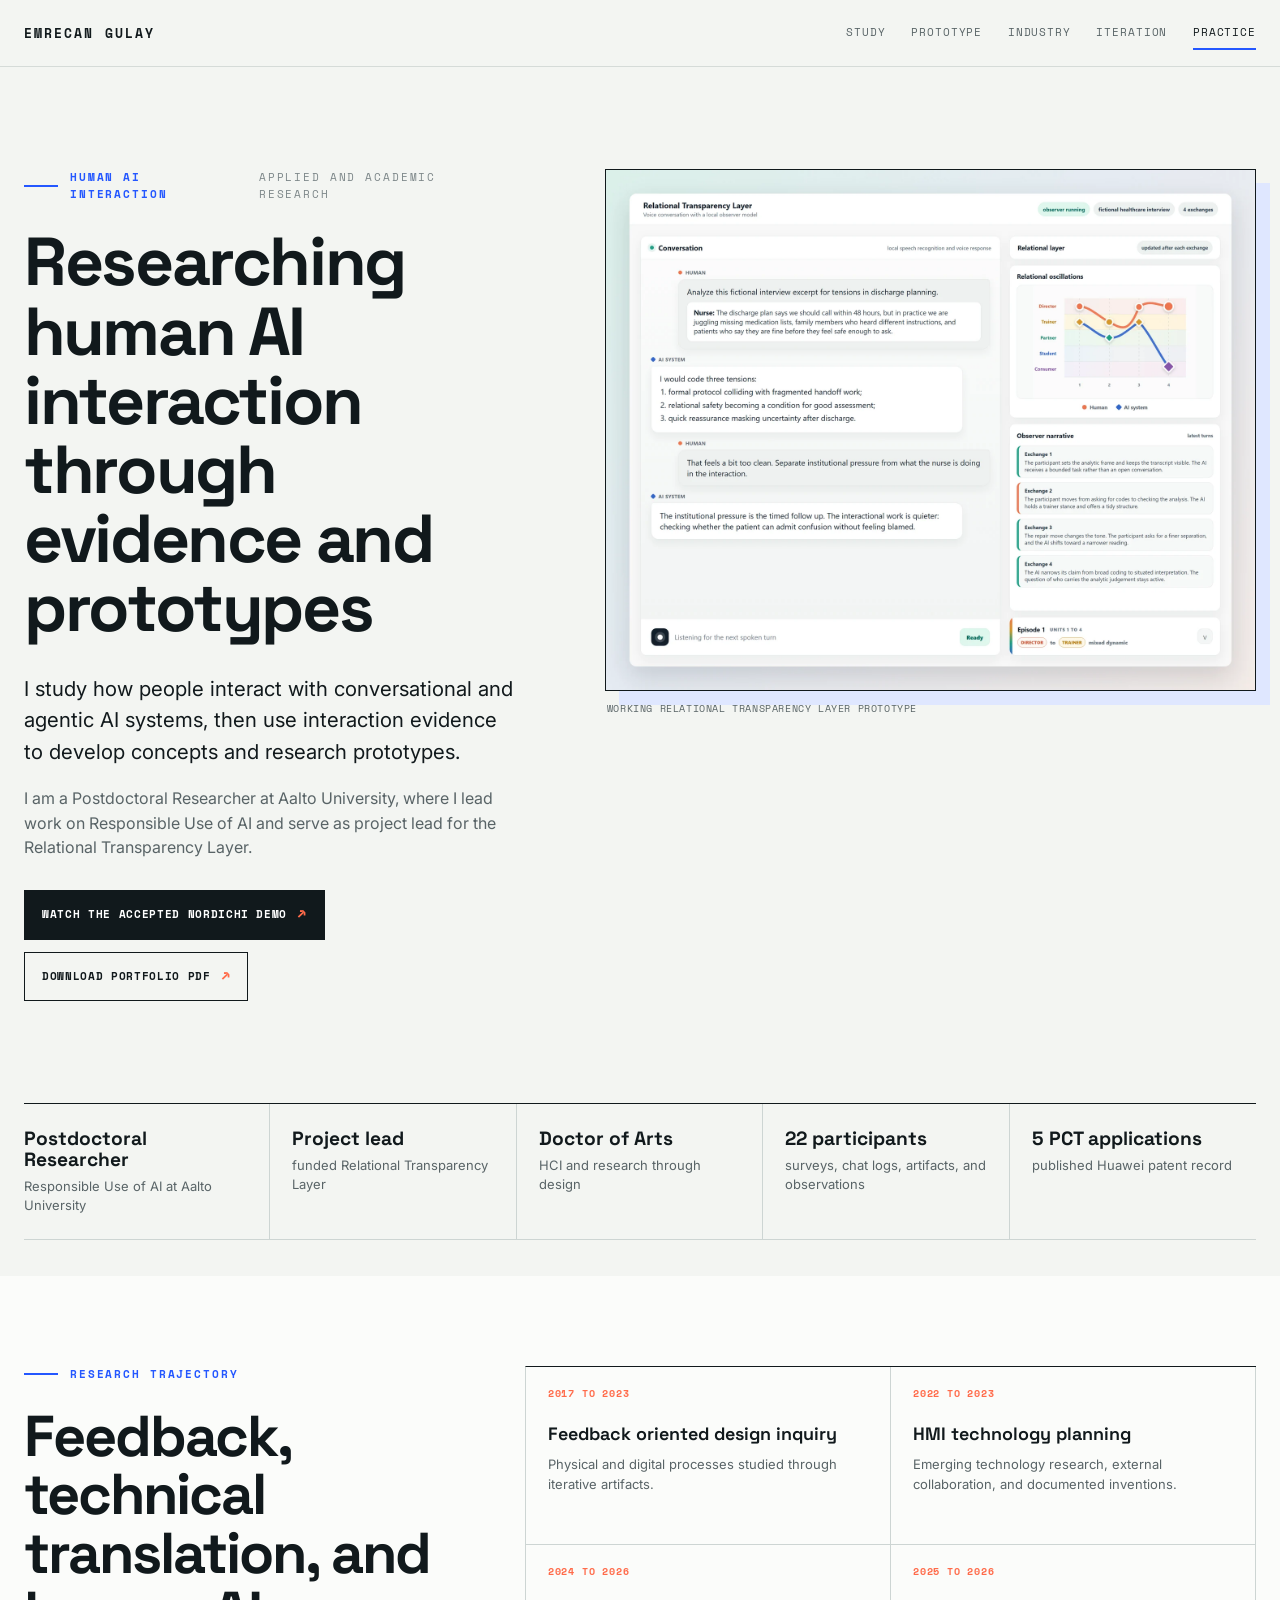
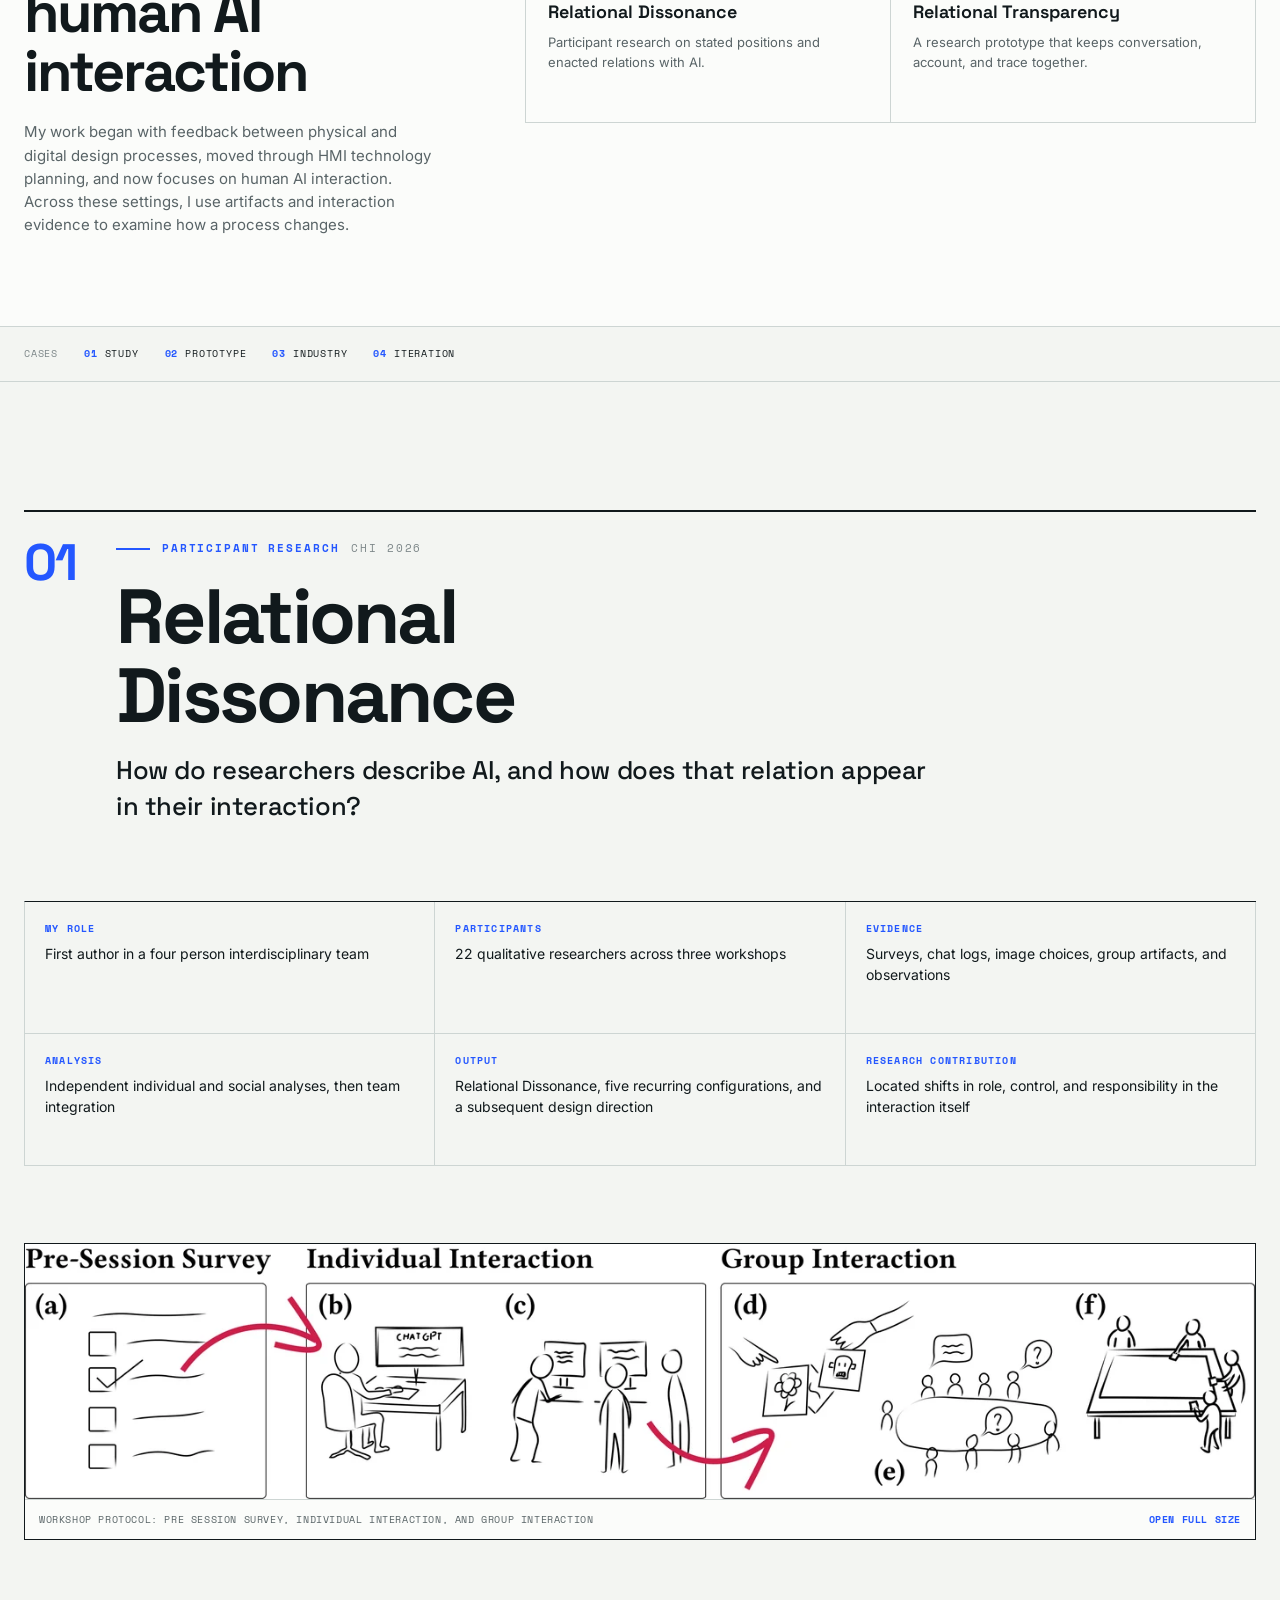
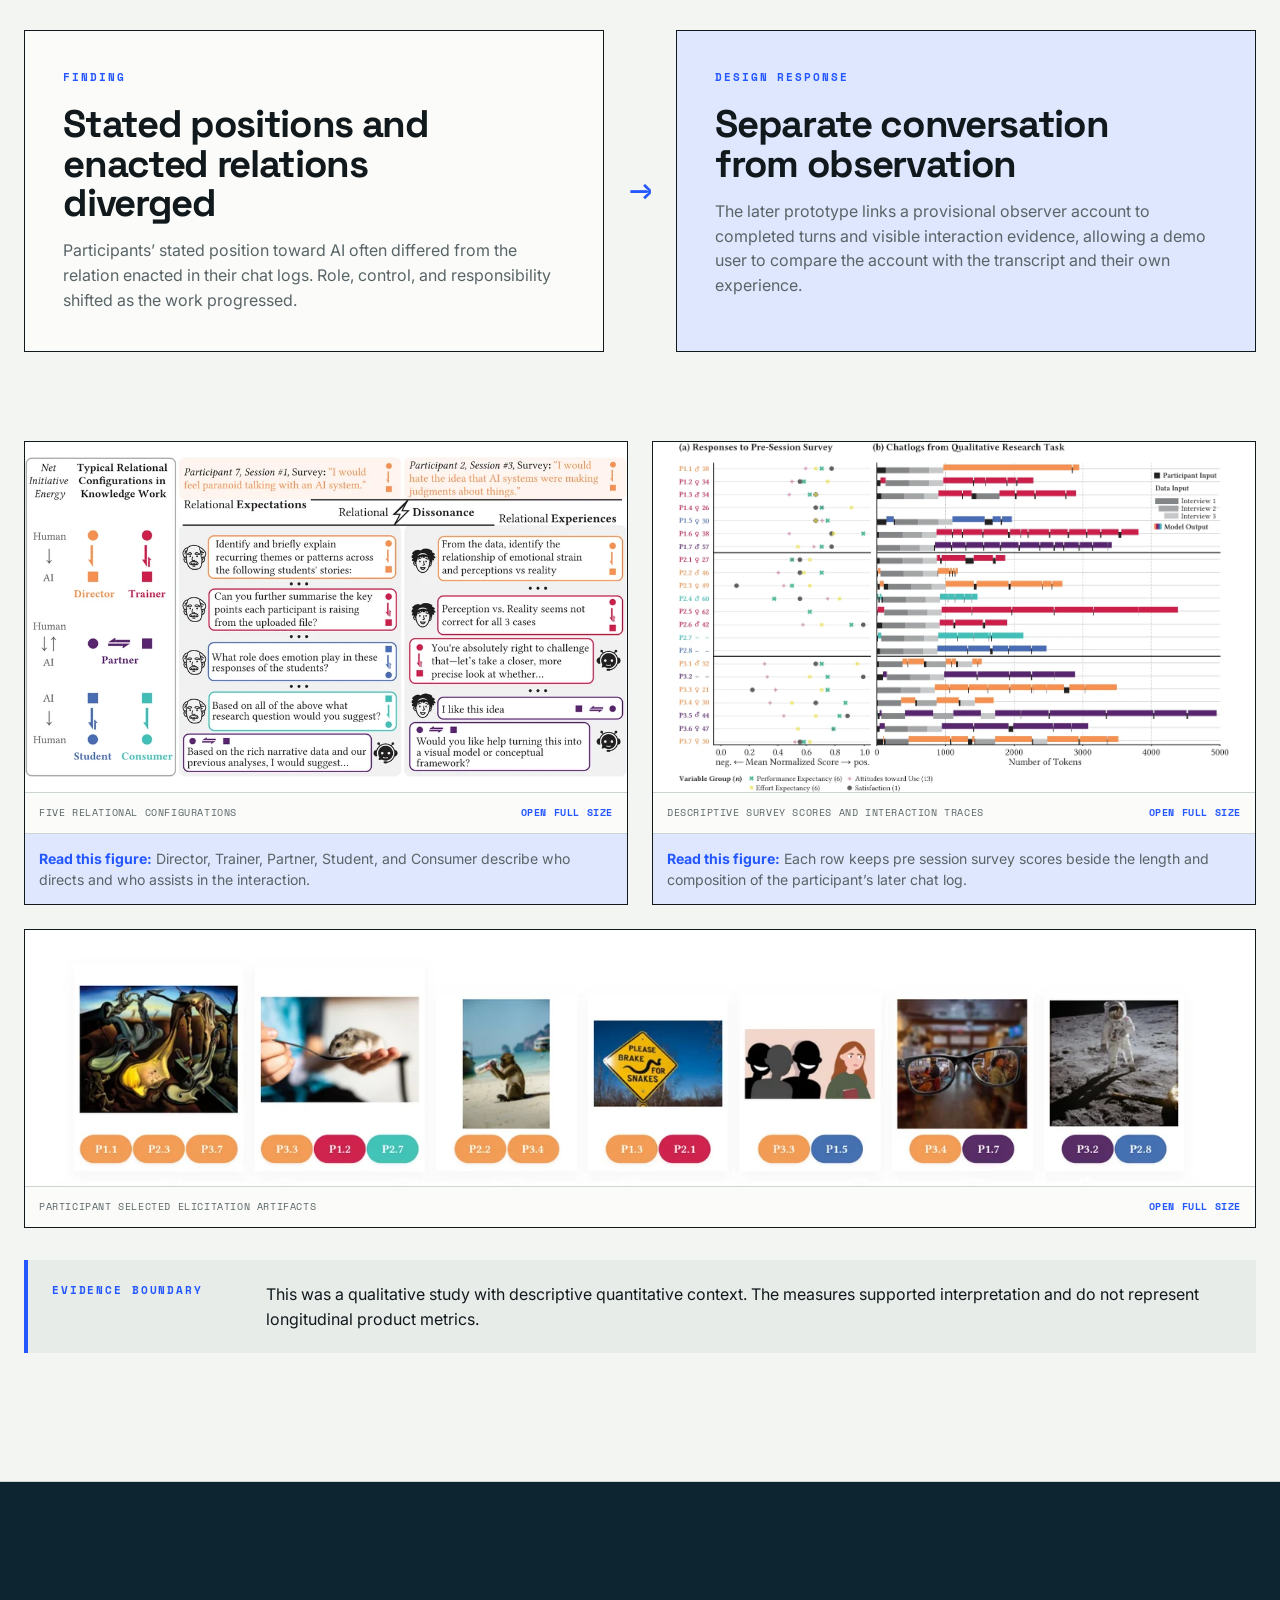
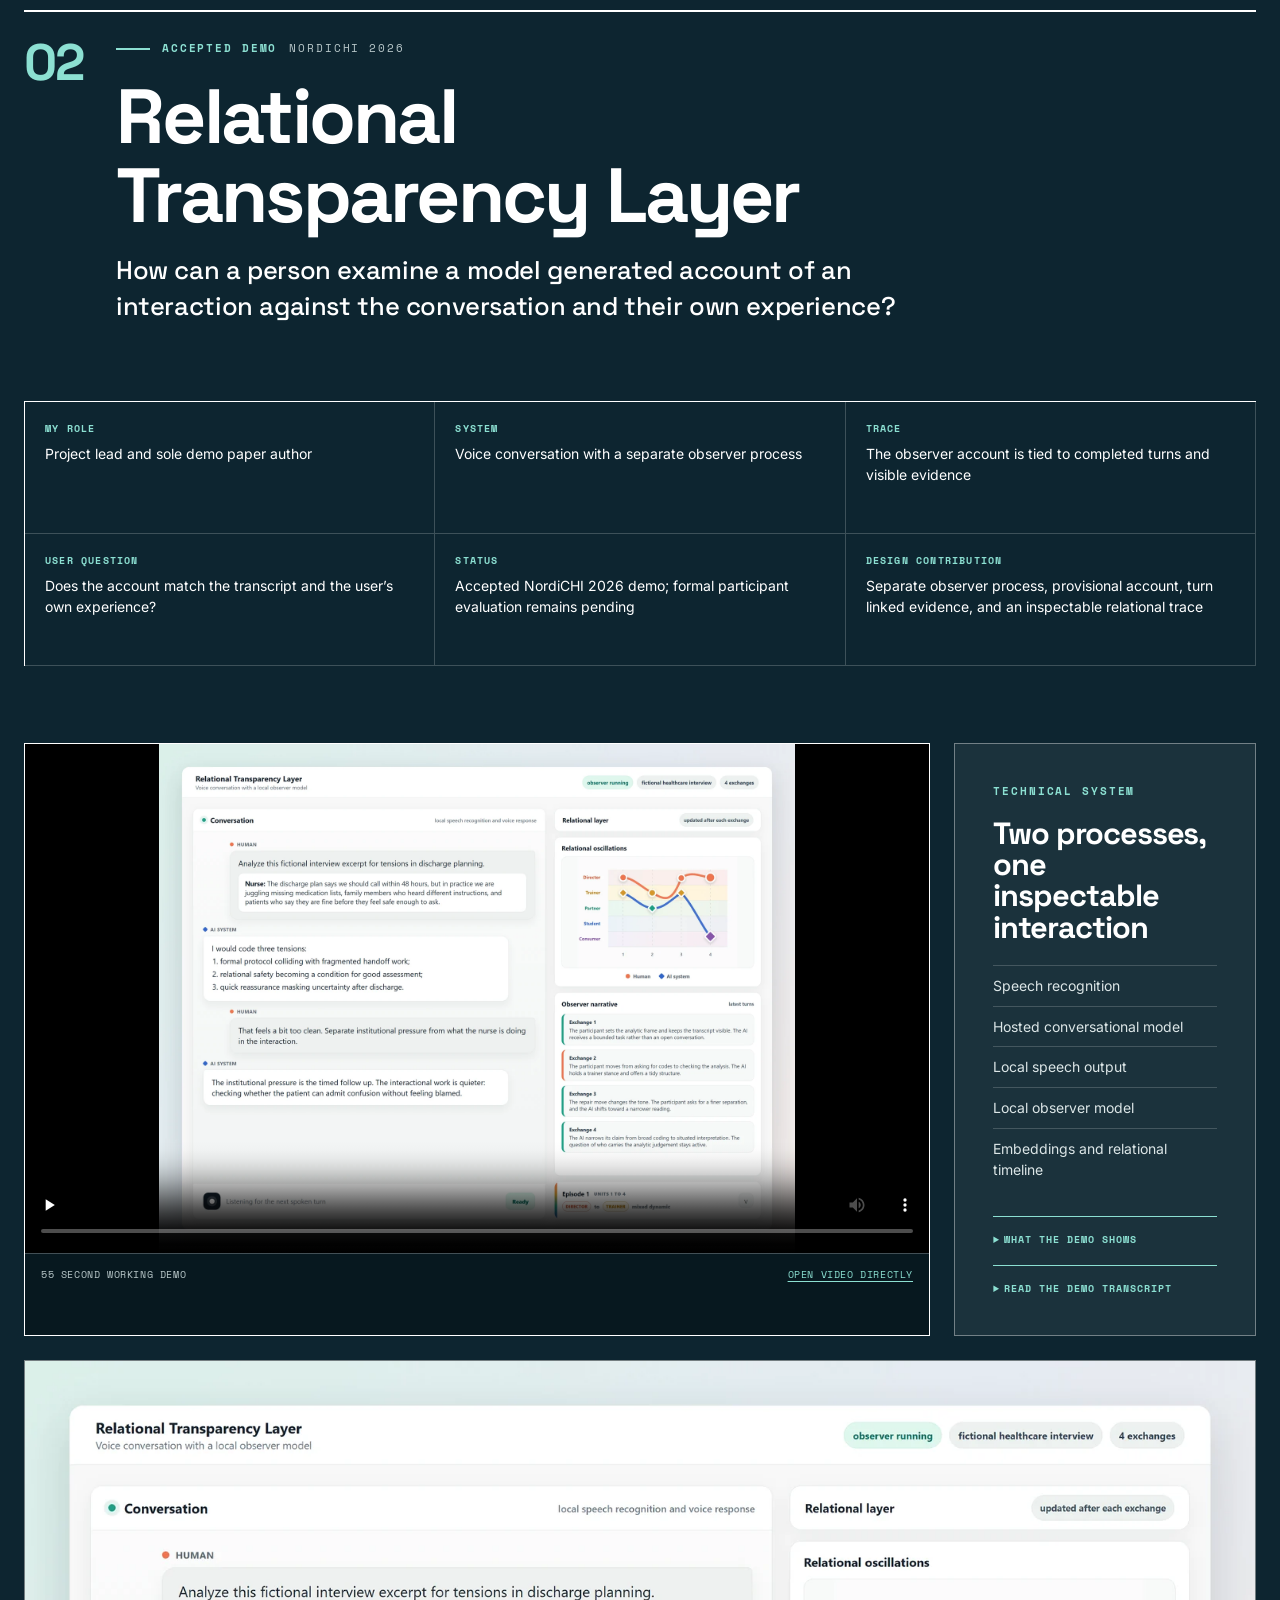
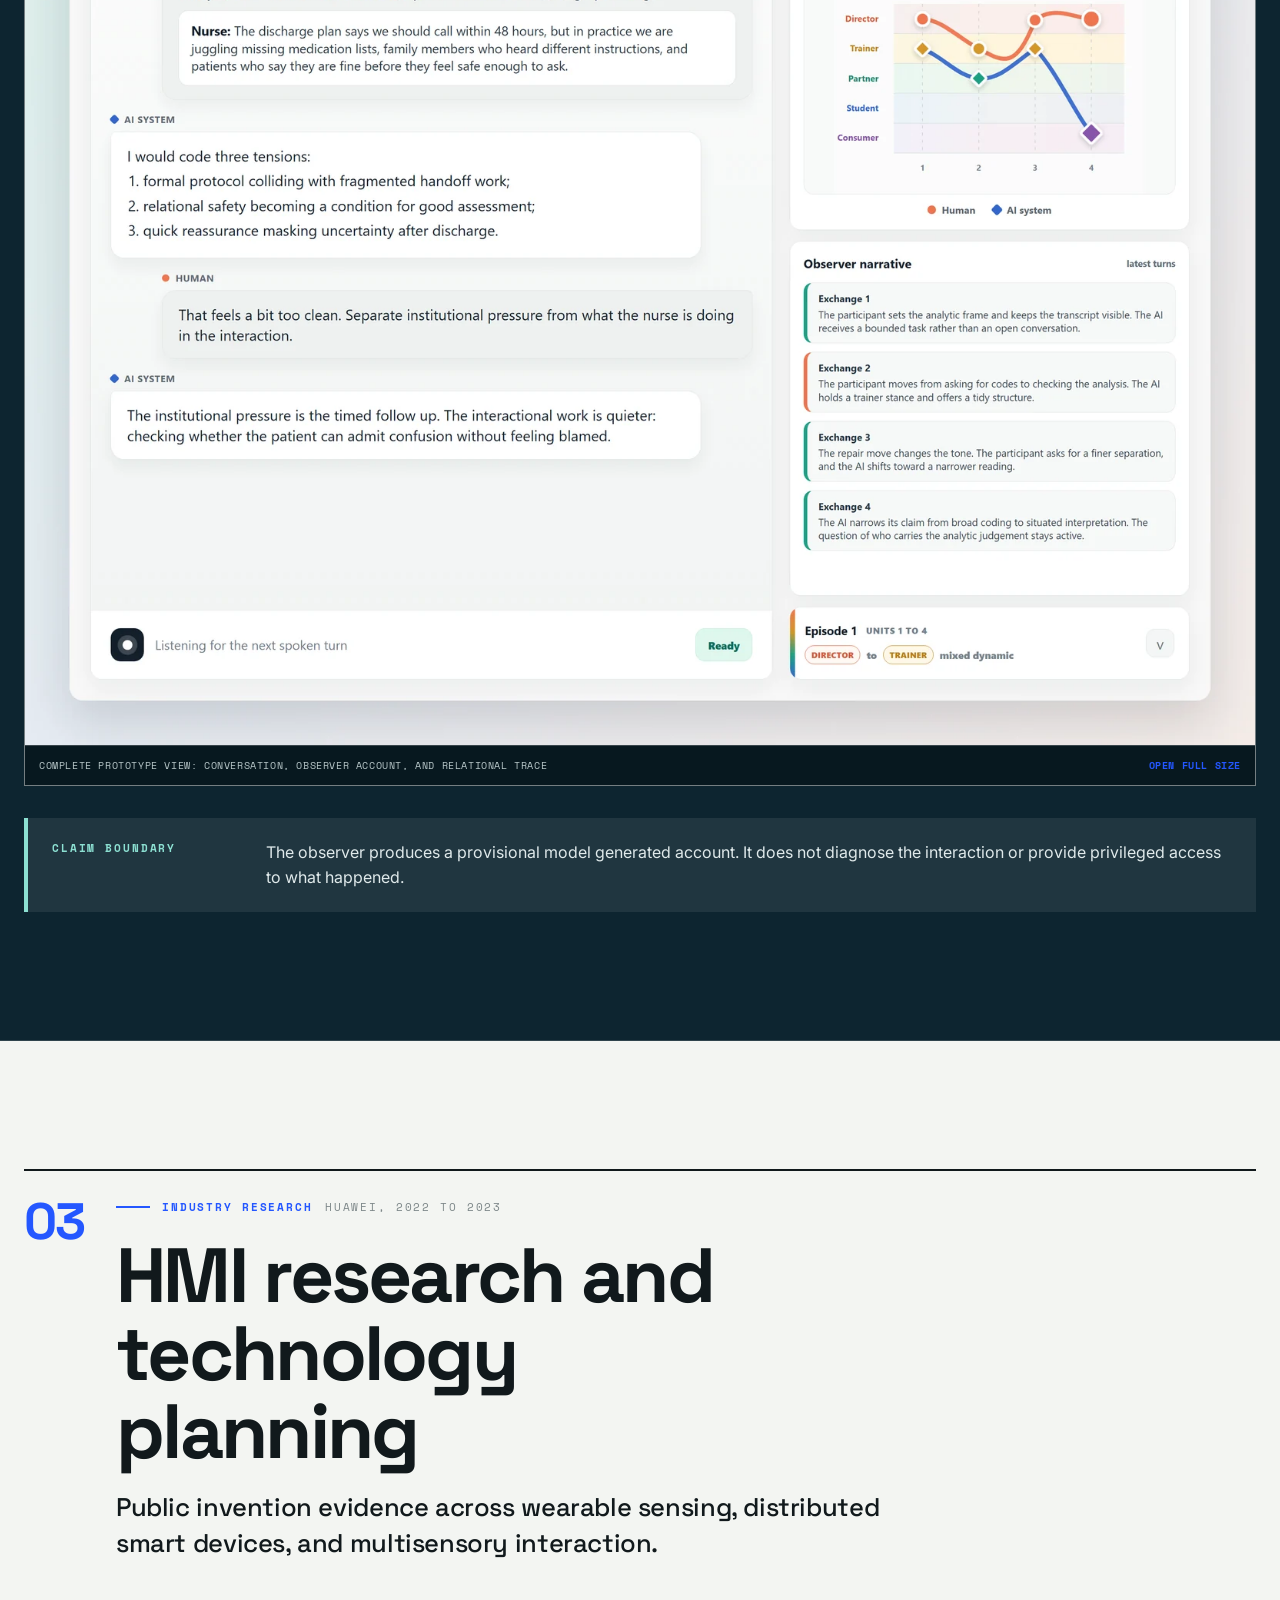
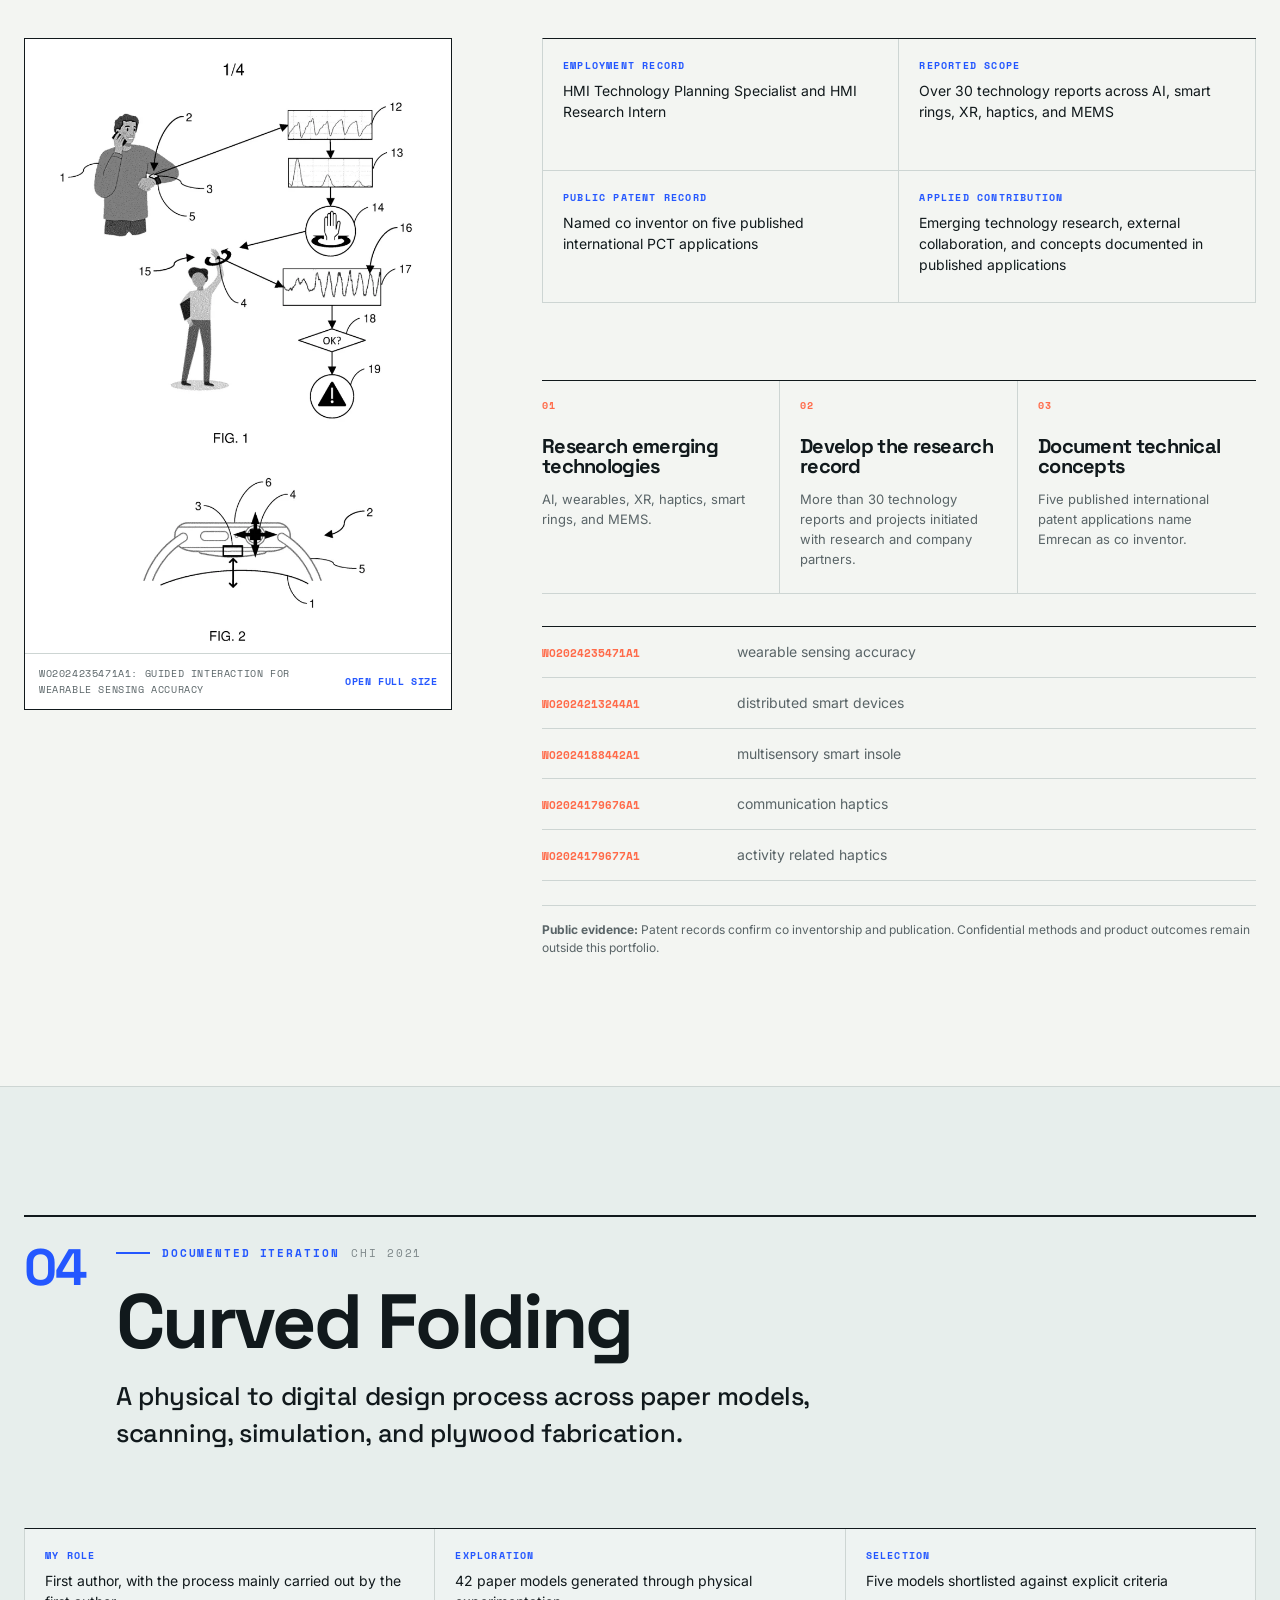
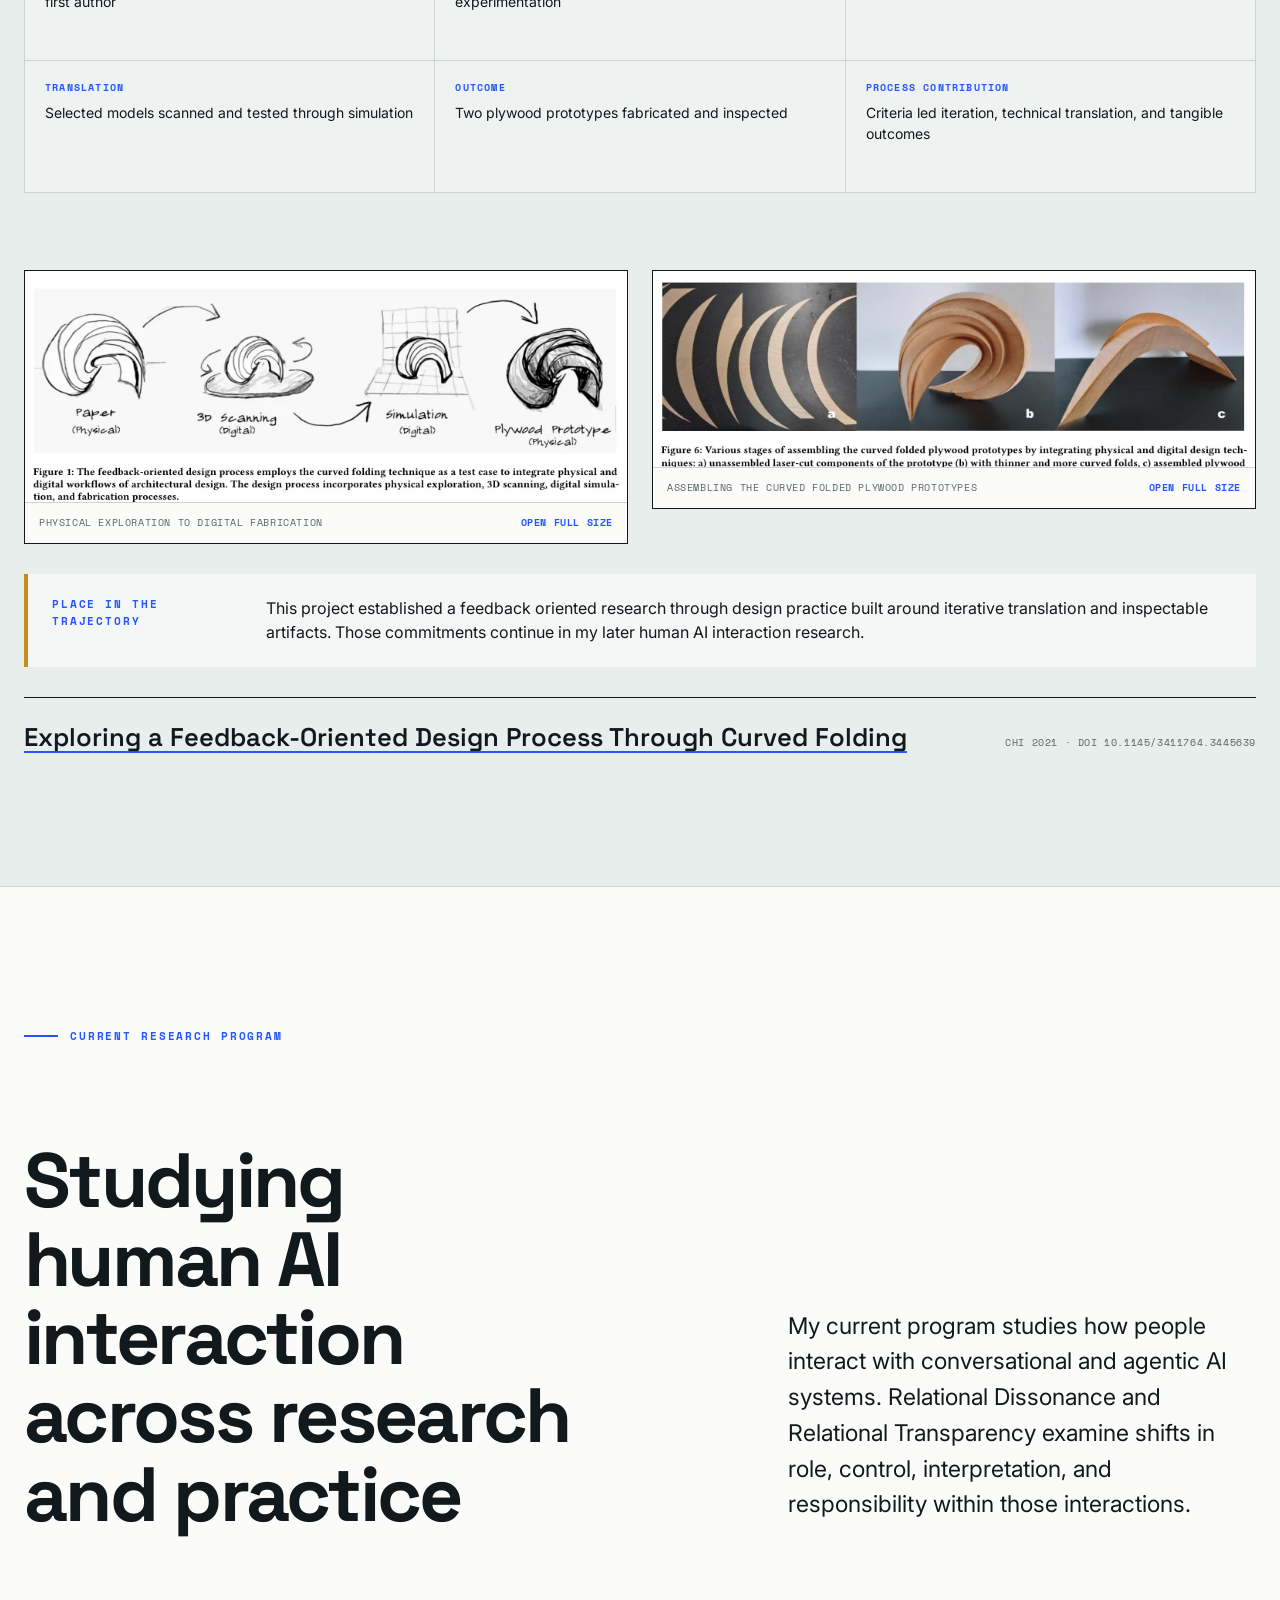
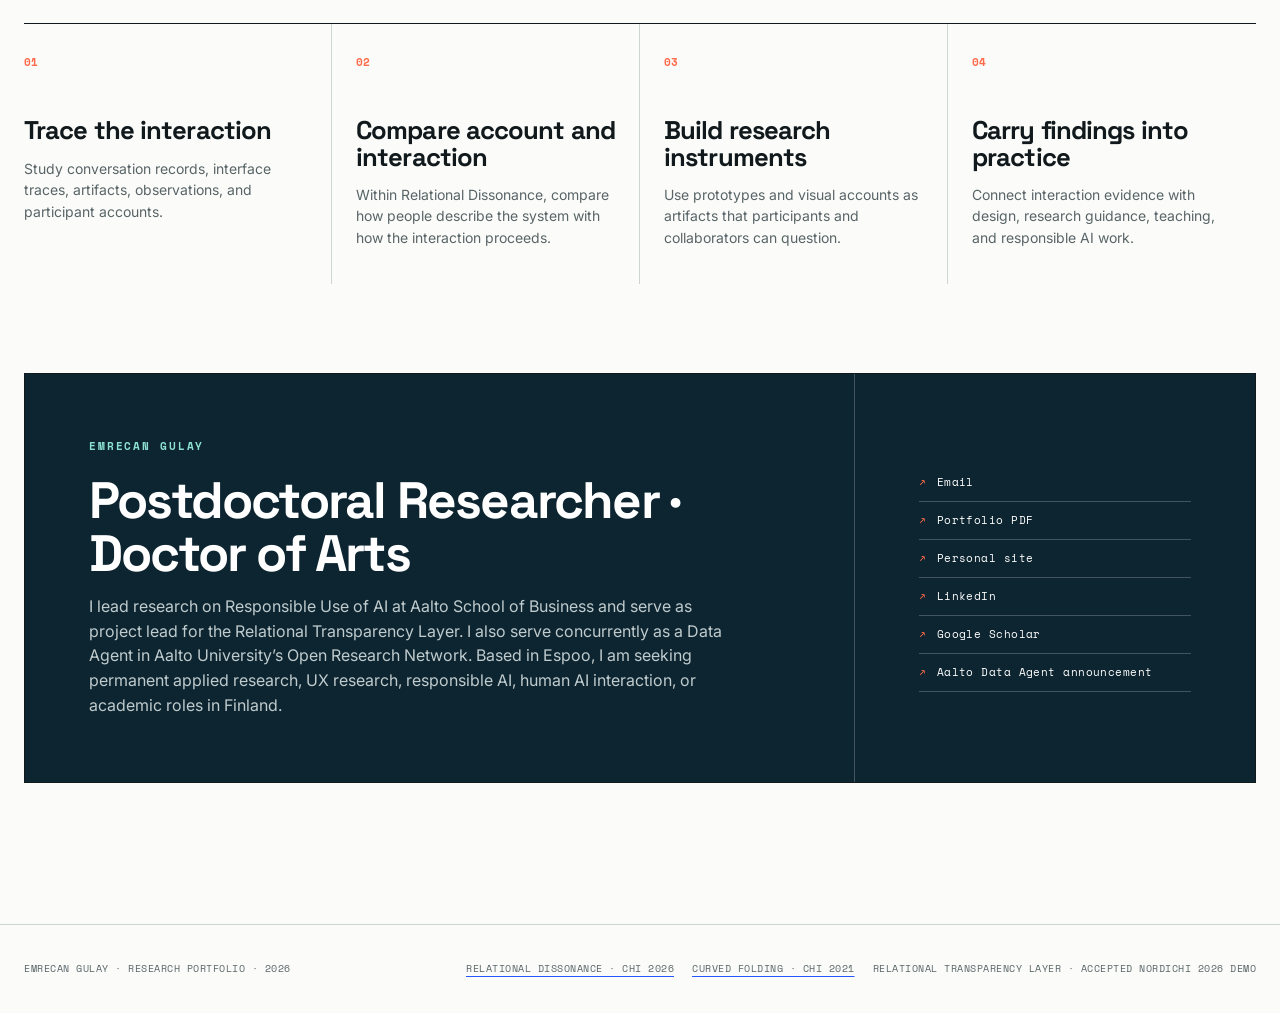
==== commit 29a6509e: "Correct portfolio framing and project role" ====
--- a/index.html
+++ b/index.html
@@ -3,14 +3,14 @@
 <head>
   <meta charset="utf-8">
   <meta name="viewport" content="width=device-width, initial-scale=1">
-  <title>Emrecan Gulay | Human AI Relations Research Portfolio</title>
-  <meta name="description" content="Research on the relationships people form with AI systems, combining interaction evidence, qualitative inquiry, research prototypes, technology planning, and research through design.">
+  <title>Emrecan Gulay | Human AI Interaction Research Portfolio</title>
+  <meta name="description" content="Research on human AI interaction, combining interaction evidence, qualitative inquiry, research prototypes, technology planning, and research through design.">
   <meta name="author" content="Emrecan Gulay">
   <meta name="theme-color" content="#0d2530">
   <link rel="canonical" href="https://emrecan713.github.io/research-portfolio/">
   <meta property="og:type" content="website">
-  <meta property="og:title" content="Emrecan Gulay | Human AI Relations Research Portfolio">
-  <meta property="og:description" content="A research trajectory across feedback oriented design, HMI technology planning, human AI relations, and inspectable research prototypes.">
+  <meta property="og:title" content="Emrecan Gulay | Human AI Interaction Research Portfolio">
+  <meta property="og:description" content="A research trajectory across feedback oriented design, HMI technology planning, human AI interaction, and inspectable research prototypes.">
   <meta property="og:url" content="https://emrecan713.github.io/research-portfolio/">
   <meta property="og:image" content="https://emrecan713.github.io/research-portfolio/assets/images/rtl-poster.webp">
   <meta name="twitter:card" content="summary_large_image">
@@ -46,10 +46,10 @@
     <section class="hero" id="top">
       <div class="shell hero-grid">
         <div class="hero-copy" data-reveal>
-          <p class="eyebrow">Human AI relations <span>Applied and academic research</span></p>
-          <h1>Researching the relationships people form with AI</h1>
-          <p class="hero-lead">I examine how roles, control, interpretation, and responsibility shift across an exchange, then use those findings to develop concepts and research prototypes.</p>
-          <p class="hero-context">I am a Postdoctoral Researcher at Aalto University, where I lead work on Responsible Use of AI and serve as principal investigator of the Relational Transparency Layer.</p>
+          <p class="eyebrow">Human AI interaction <span>Applied and academic research</span></p>
+          <h1>Researching human AI interaction through evidence and prototypes</h1>
+          <p class="hero-lead">I study how people interact with conversational and agentic AI systems, then use interaction evidence to develop concepts and research prototypes.</p>
+          <p class="hero-context">I am a Postdoctoral Researcher at Aalto University, where I lead work on Responsible Use of AI and serve as project lead for the Relational Transparency Layer.</p>
           <div class="hero-actions" role="group" aria-label="Portfolio actions">
             <a class="button button-primary" href="#prototype">Watch the accepted NordiCHI demo</a>
             <a class="button button-secondary" href="assets/documents/Emrecan_Gulay_Research_Portfolio.pdf">Download portfolio PDF</a>
@@ -66,7 +66,7 @@
 
       <div class="shell proof-strip" role="group" aria-label="Portfolio evidence at a glance" data-reveal>
         <div><strong>Postdoctoral Researcher</strong><span>Responsible Use of AI at Aalto University</span></div>
-        <div><strong>Principal investigator</strong><span>funded Relational Transparency Layer</span></div>
+        <div><strong>Project lead</strong><span>funded Relational Transparency Layer</span></div>
         <div><strong>Doctor of Arts</strong><span>HCI and research through design</span></div>
         <div><strong>22 participants</strong><span>surveys, chat logs, artifacts, and observations</span></div>
         <div><strong>5 PCT applications</strong><span>published Huawei patent record</span></div>
@@ -77,8 +77,8 @@
       <div class="shell trajectory-layout">
         <header data-reveal>
           <p class="eyebrow">Research trajectory</p>
-          <h2 id="trajectory-title">Feedback, technical translation, and human AI relations</h2>
-          <p>My work began with feedback between physical and digital design processes, moved through HMI technology planning, and now studies the relationships that develop between people and AI systems. Across these settings, I use artifacts and interaction evidence to examine how a process changes.</p>
+          <h2 id="trajectory-title">Feedback, technical translation, and human AI interaction</h2>
+          <p>My work began with feedback between physical and digital design processes, moved through HMI technology planning, and now focuses on human AI interaction. Across these settings, I use artifacts and interaction evidence to examine how a process changes.</p>
         </header>
         <ol class="trajectory-grid" data-reveal>
           <li><span>2017 to 2023</span><strong>Feedback oriented design inquiry</strong><p>Physical and digital processes studied through iterative artifacts.</p></li>
@@ -182,7 +182,7 @@
         </header>
 
         <dl class="case-facts inverse" data-reveal>
-          <div><dt>My role</dt><dd>Principal investigator and sole demo paper author</dd></div>
+          <div><dt>My role</dt><dd>Project lead and sole demo paper author</dd></div>
           <div><dt>System</dt><dd>Voice conversation with a separate observer process</dd></div>
           <div><dt>Trace</dt><dd>The observer account is tied to completed turns and visible evidence</dd></div>
           <div><dt>User question</dt><dd>Does the account match the transcript and the user’s own experience?</dd></div>
@@ -346,7 +346,7 @@
 
         <aside class="trajectory-note" aria-label="Curved Folding trajectory" data-reveal>
           <p class="signal">Place in the trajectory</p>
-          <p>This project established a feedback oriented research through design practice built around iterative translation and inspectable artifacts. Those commitments continue in the later human AI work.</p>
+          <p>This project established a feedback oriented research through design practice built around iterative translation and inspectable artifacts. Those commitments continue in my later human AI interaction research.</p>
         </aside>
 
         <p class="publication-link" data-reveal>
@@ -360,13 +360,13 @@
       <div class="shell">
         <header class="fit-heading" data-reveal>
           <p class="eyebrow">Current research program</p>
-          <h2>The relationship is the research object</h2>
-          <p>My current program studies how relationships between people and AI systems develop across an interaction. I use interaction records, qualitative inquiry, and research prototypes to trace changes in role, control, interpretation, and responsibility.</p>
+          <h2>Studying human AI interaction across research and practice</h2>
+          <p>My current program studies how people interact with conversational and agentic AI systems. Relational Dissonance and Relational Transparency examine shifts in role, control, interpretation, and responsibility within those interactions.</p>
         </header>
 
         <div class="fit-grid" data-reveal>
           <article><span>01</span><h3>Trace the interaction</h3><p>Study conversation records, interface traces, artifacts, observations, and participant accounts.</p></article>
-          <article><span>02</span><h3>Compare account and enactment</h3><p>Examine how people describe the system alongside the relationship enacted through the exchange.</p></article>
+          <article><span>02</span><h3>Compare account and interaction</h3><p>Within Relational Dissonance, compare how people describe the system with how the interaction proceeds.</p></article>
           <article><span>03</span><h3>Build research instruments</h3><p>Use prototypes and visual accounts as artifacts that participants and collaborators can question.</p></article>
           <article><span>04</span><h3>Carry findings into practice</h3><p>Connect interaction evidence with design, research guidance, teaching, and responsible AI work.</p></article>
         </div>
@@ -375,7 +375,7 @@
           <div>
             <p class="signal">Emrecan Gulay</p>
             <h2>Postdoctoral Researcher · Doctor of Arts</h2>
-            <p>I lead research on Responsible Use of AI at Aalto School of Business and serve as principal investigator of the Relational Transparency Layer. I also serve concurrently as a Data Agent in Aalto University’s Open Research Network. Based in Espoo, I am seeking permanent applied research, UX research, responsible AI, human AI interaction, or academic roles in Finland.</p>
+            <p>I lead research on Responsible Use of AI at Aalto School of Business and serve as project lead for the Relational Transparency Layer. I also serve concurrently as a Data Agent in Aalto University’s Open Research Network. Based in Espoo, I am seeking permanent applied research, UX research, responsible AI, human AI interaction, or academic roles in Finland.</p>
           </div>
           <div class="contact-links">
             <a href="mailto:emrecan.gulay@aalto.fi">Email</a>
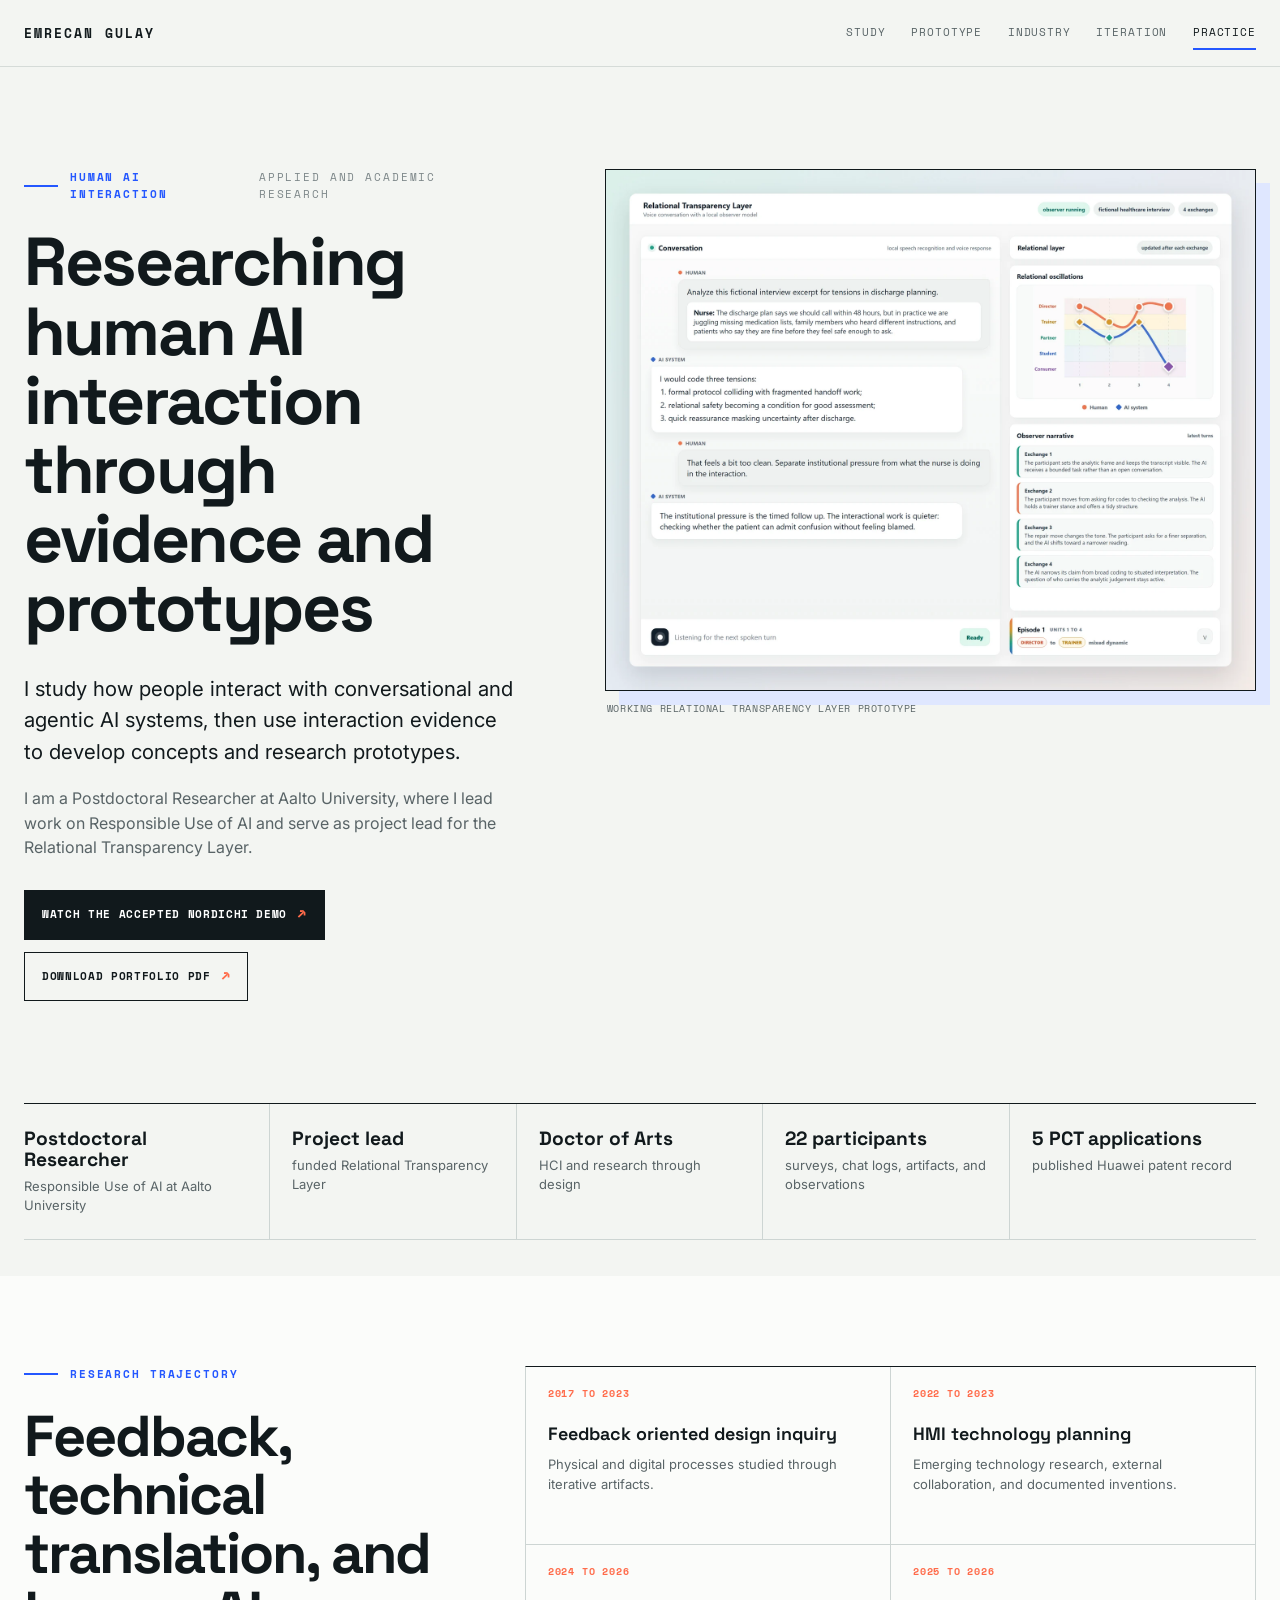
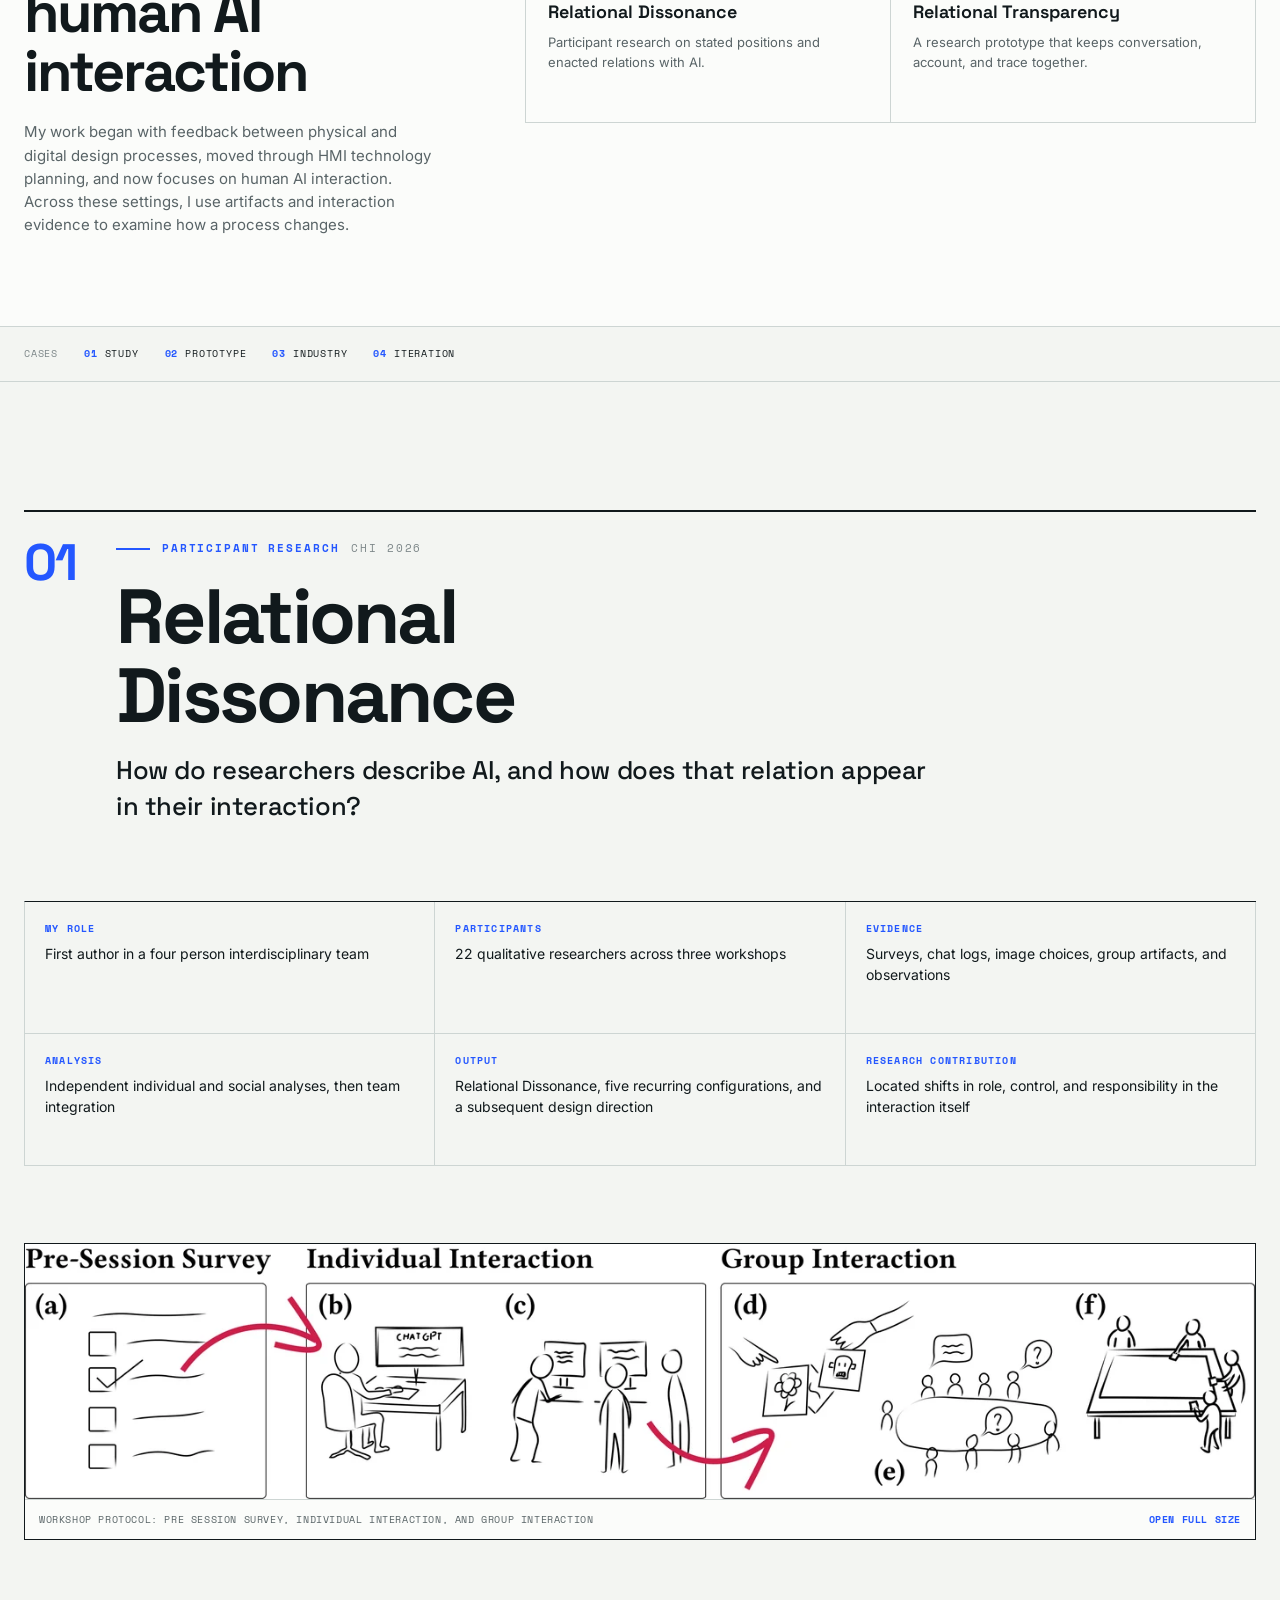
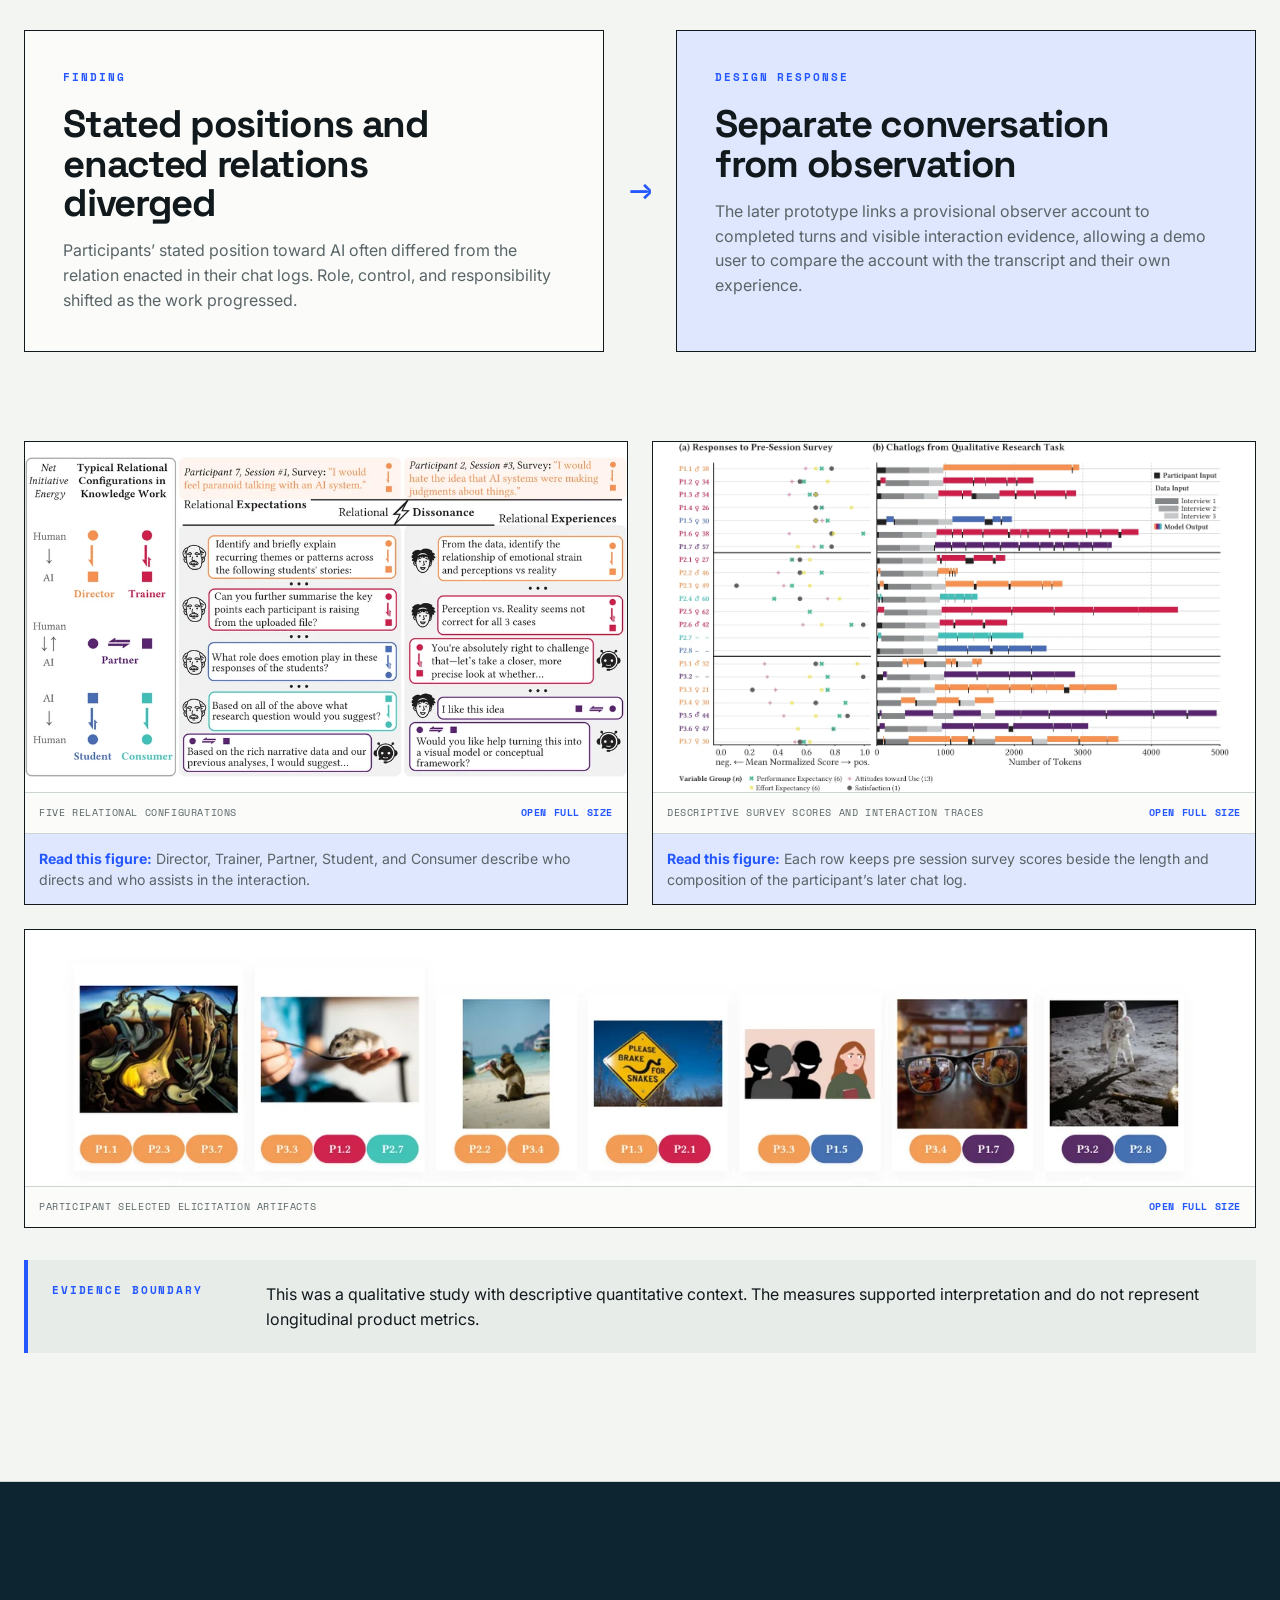
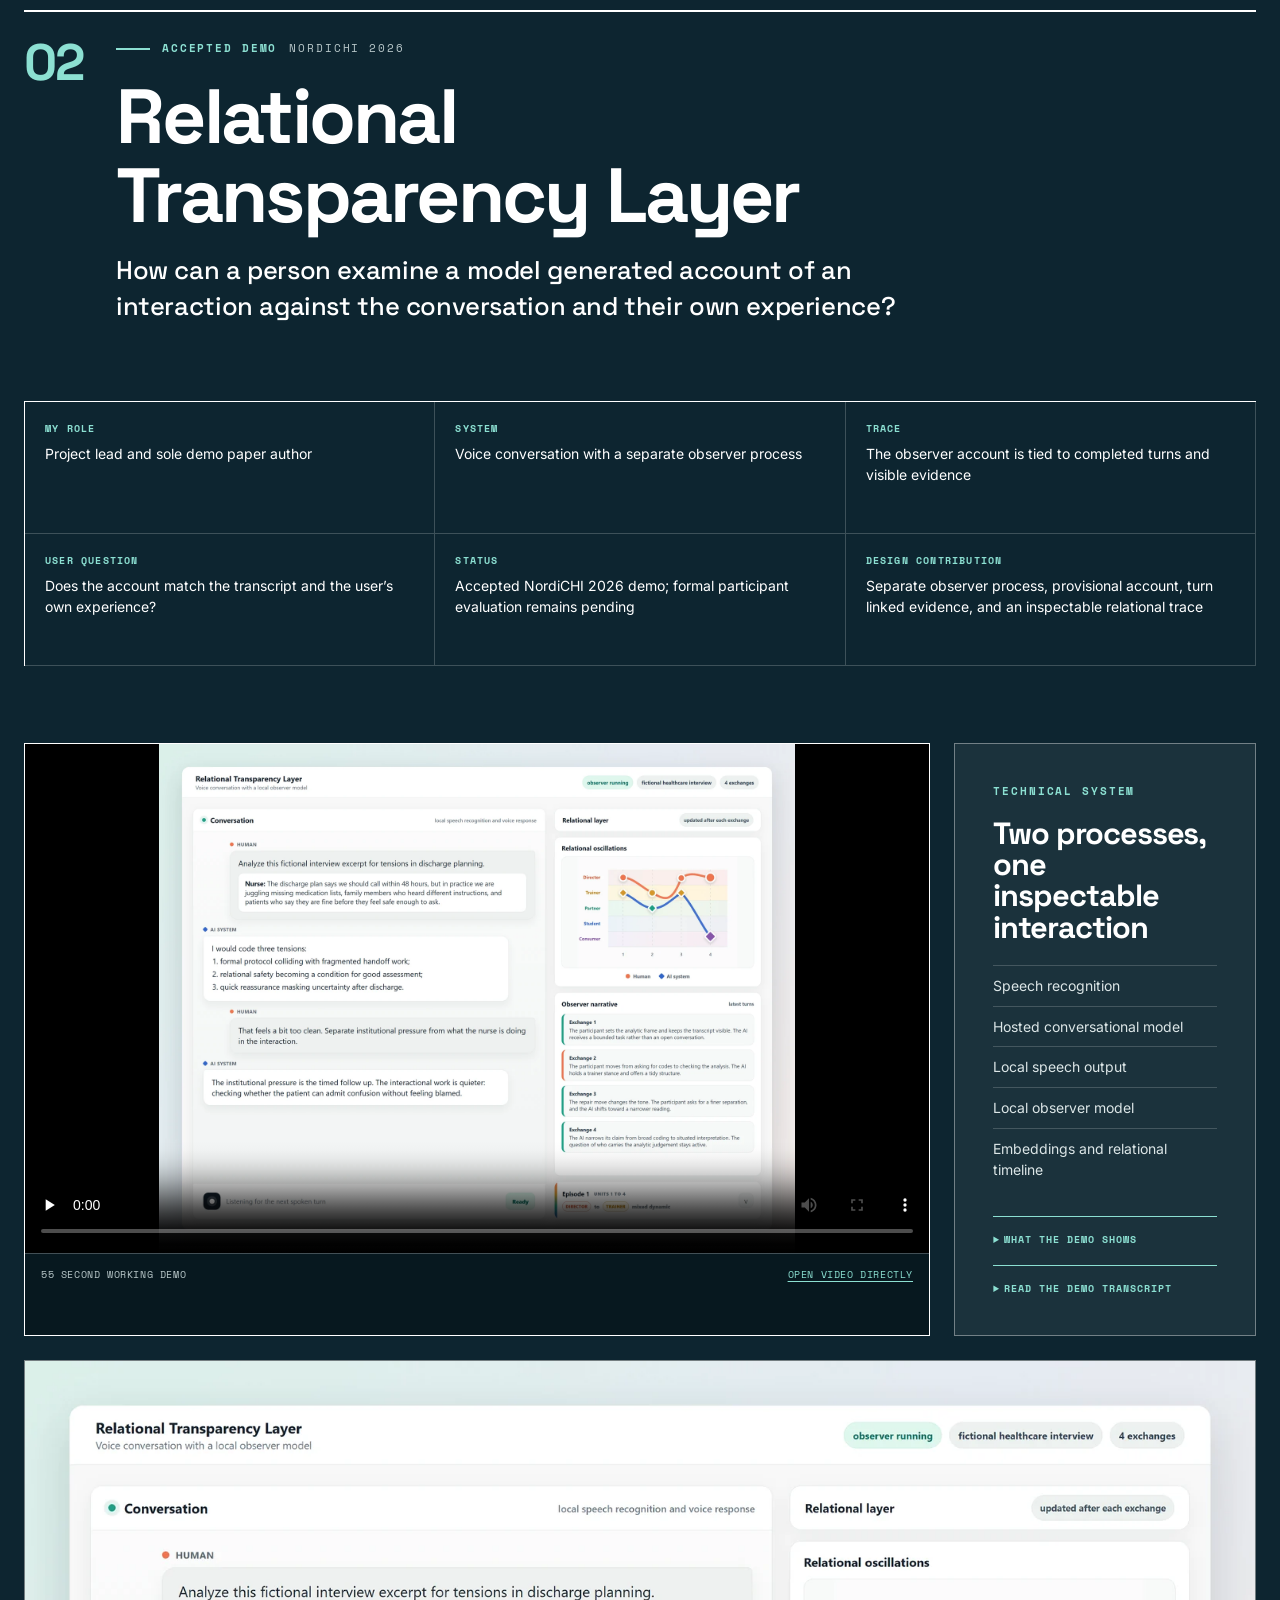
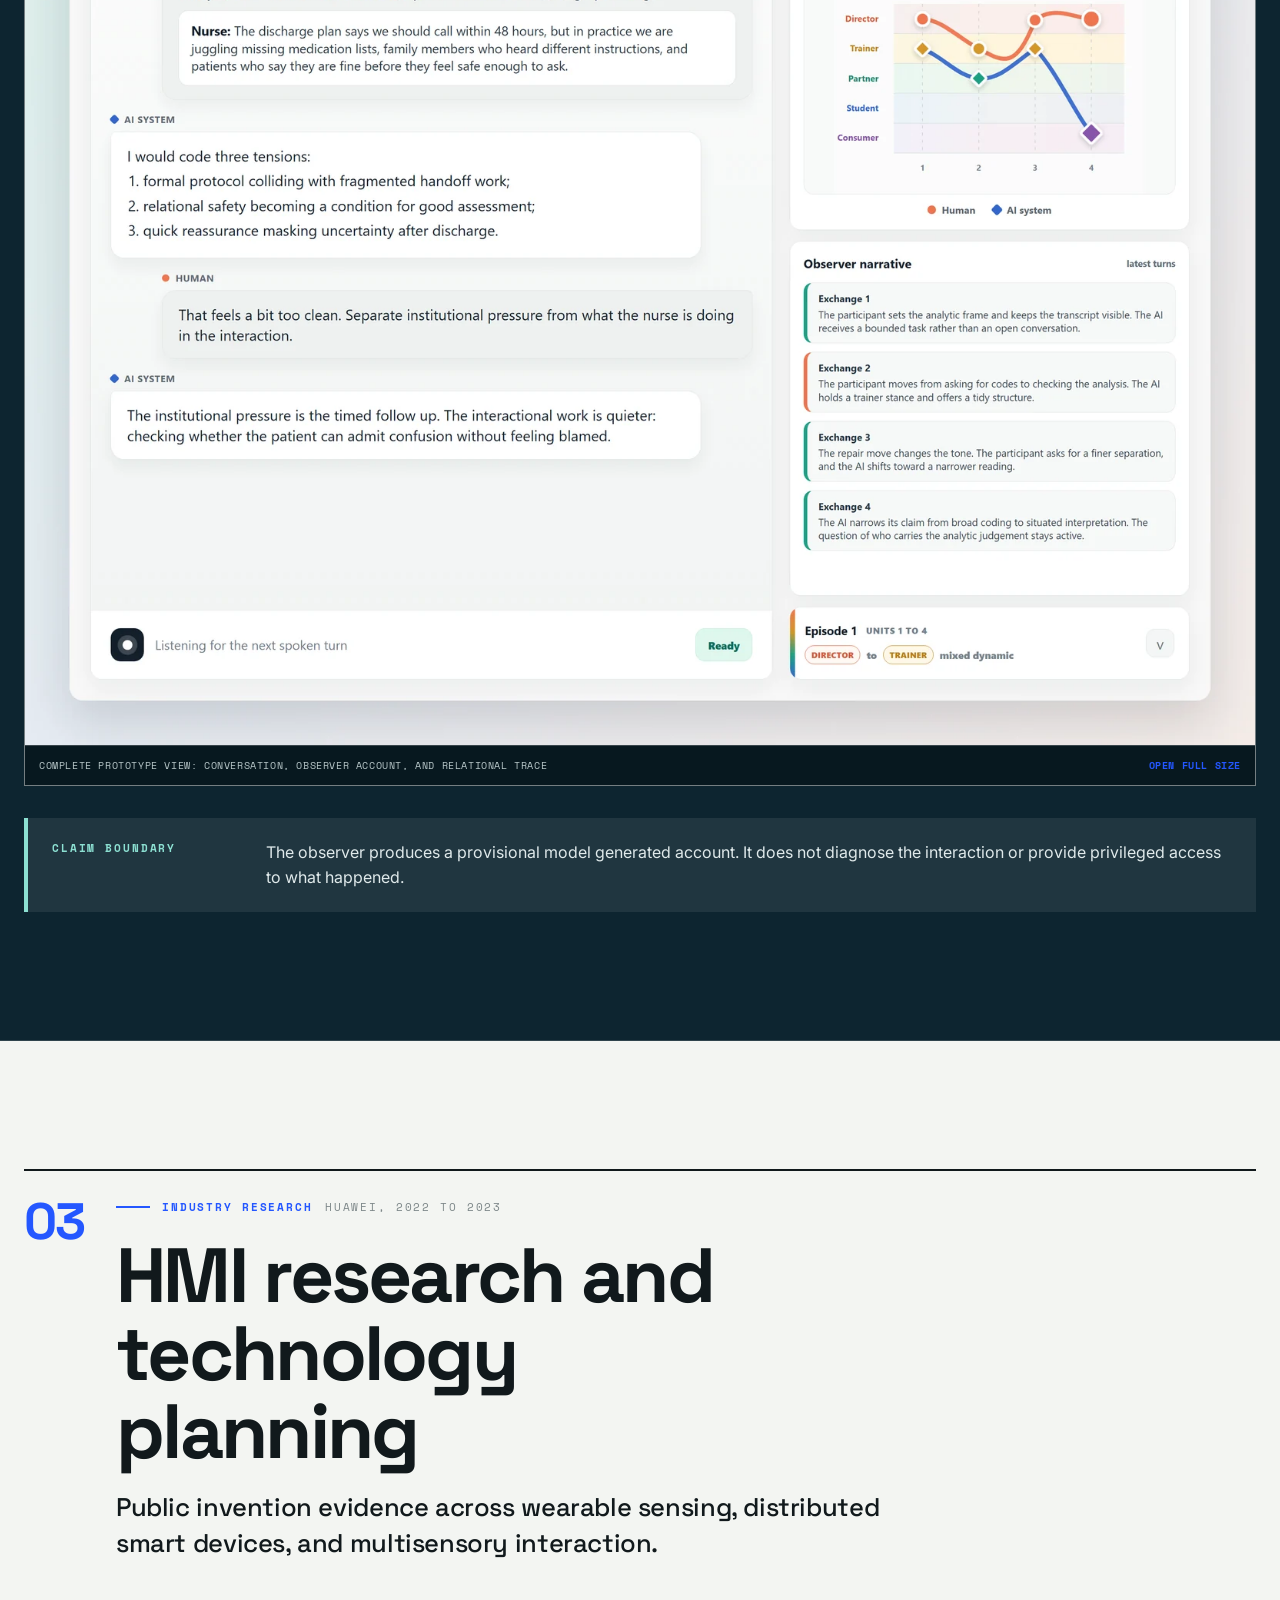
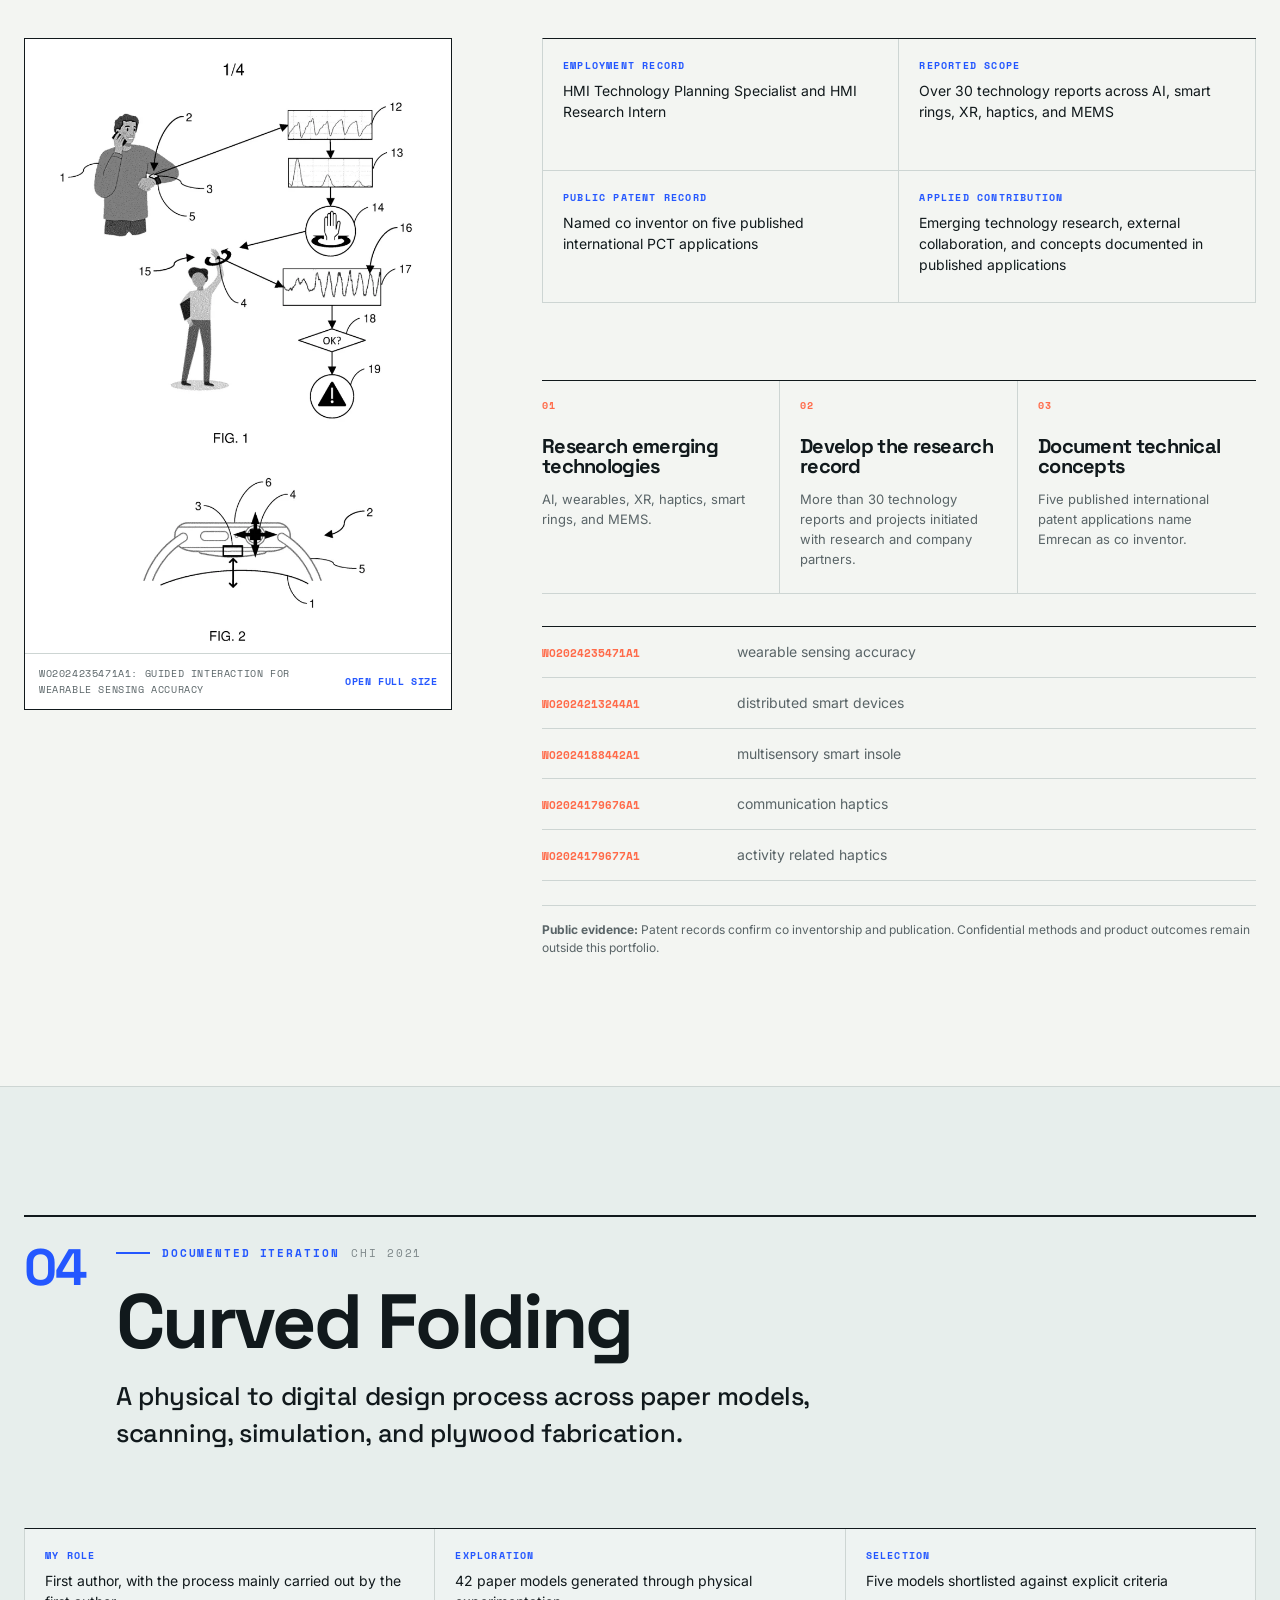
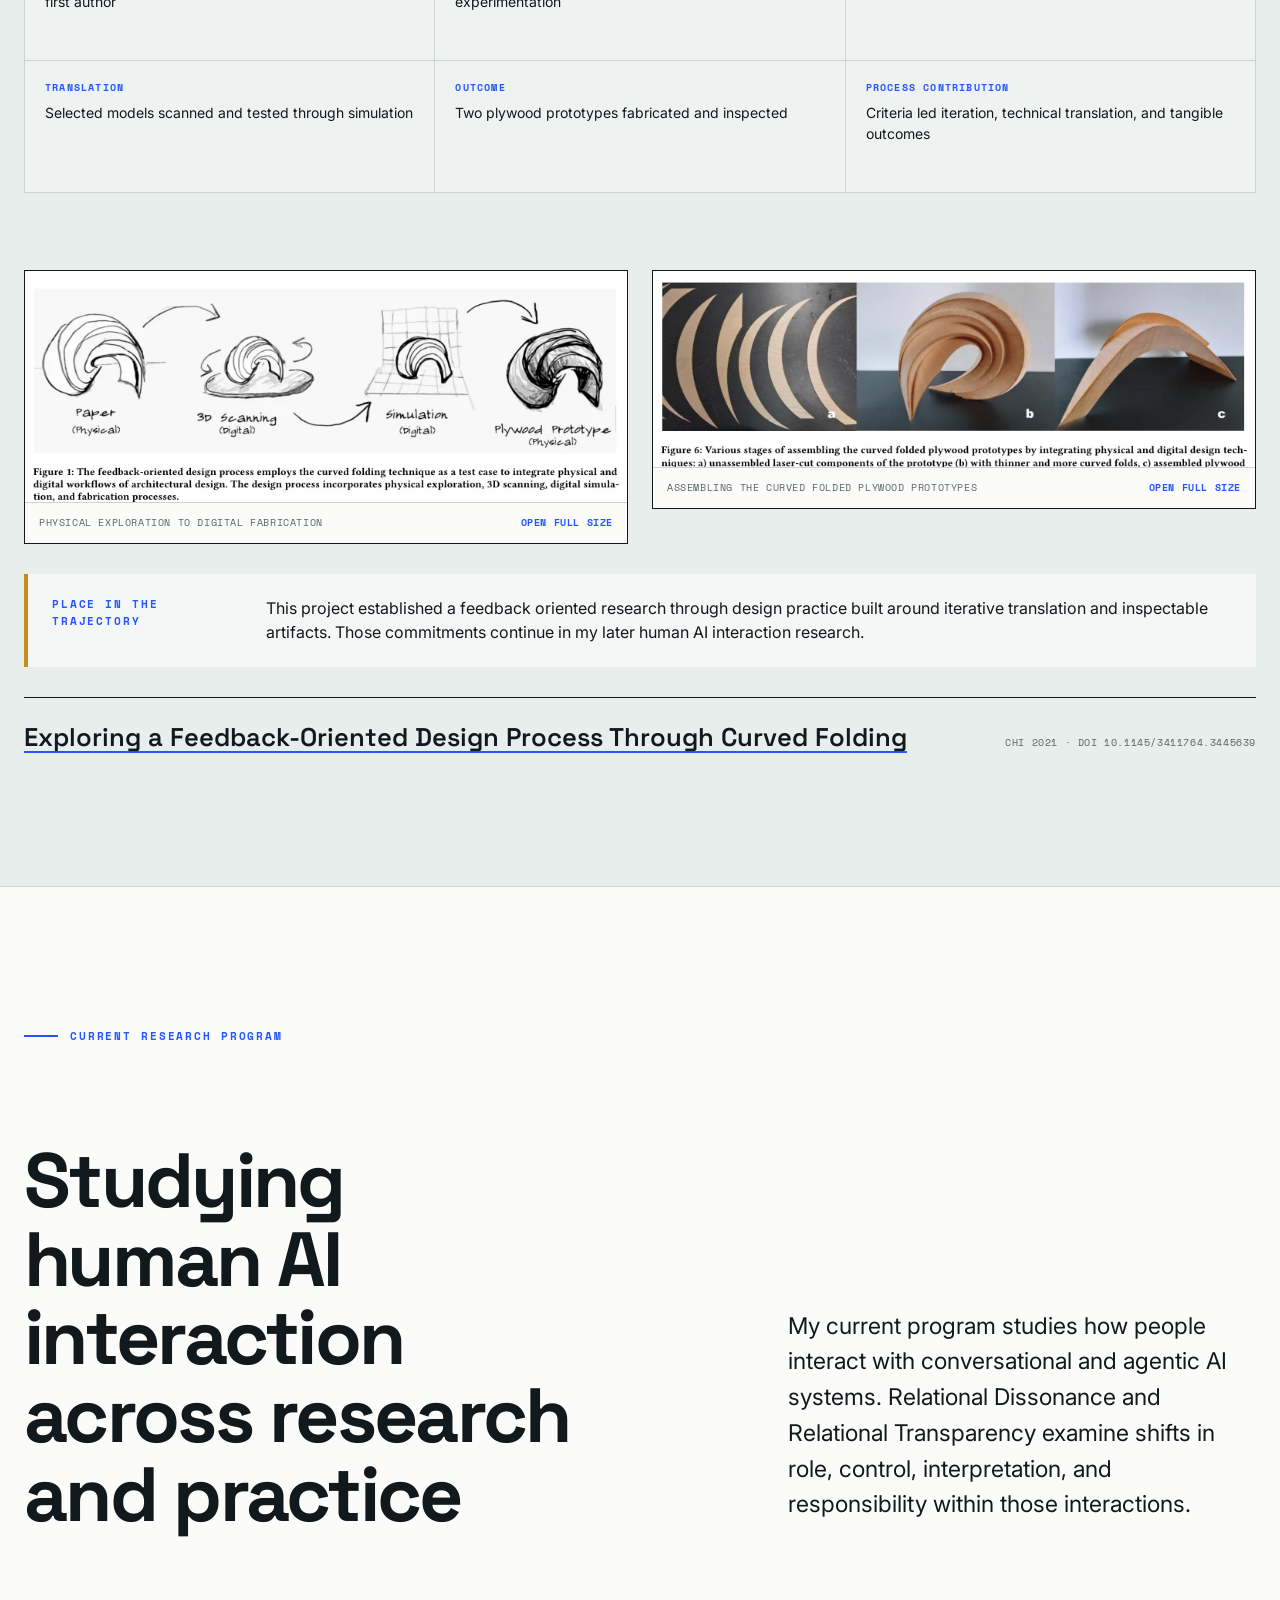
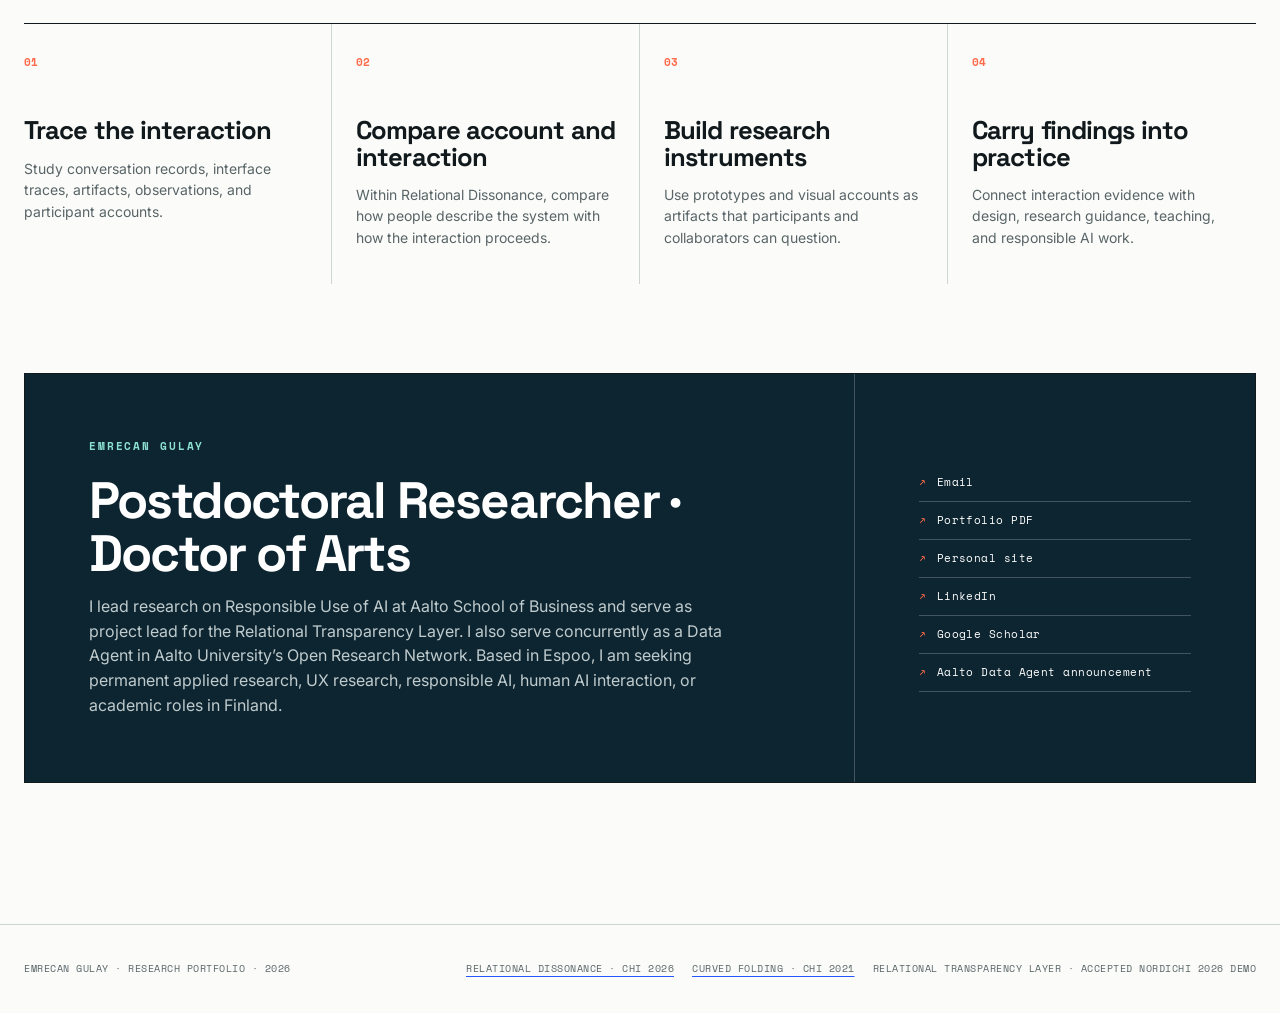
==== commit 51ab6d74: "Fix portfolio personal site link" ====
--- a/index.html
+++ b/index.html
@@ -380,7 +380,7 @@
           <div class="contact-links">
             <a href="mailto:emrecan.gulay@aalto.fi">Email</a>
             <a href="assets/documents/Emrecan_Gulay_Research_Portfolio.pdf">Portfolio PDF</a>
-            <a href="https://emrecangulay.com/" target="_blank" rel="noopener">Personal site</a>
+            <a href="https://emrecan713.github.io/" target="_blank" rel="noopener">Personal site</a>
             <a href="https://fi.linkedin.com/in/emrecan-gulay-phd-7bb19b63" target="_blank" rel="noopener">LinkedIn</a>
             <a href="https://scholar.google.com/citations?user=F1DVHl8AAAAJ&hl=en" target="_blank" rel="noopener">Google Scholar</a>
             <a href="https://www.aalto.fi/en/news/emrecan-gulay-started-as-a-data-agent-at-the-school-of-business" target="_blank" rel="noopener">Aalto Data Agent announcement</a>
